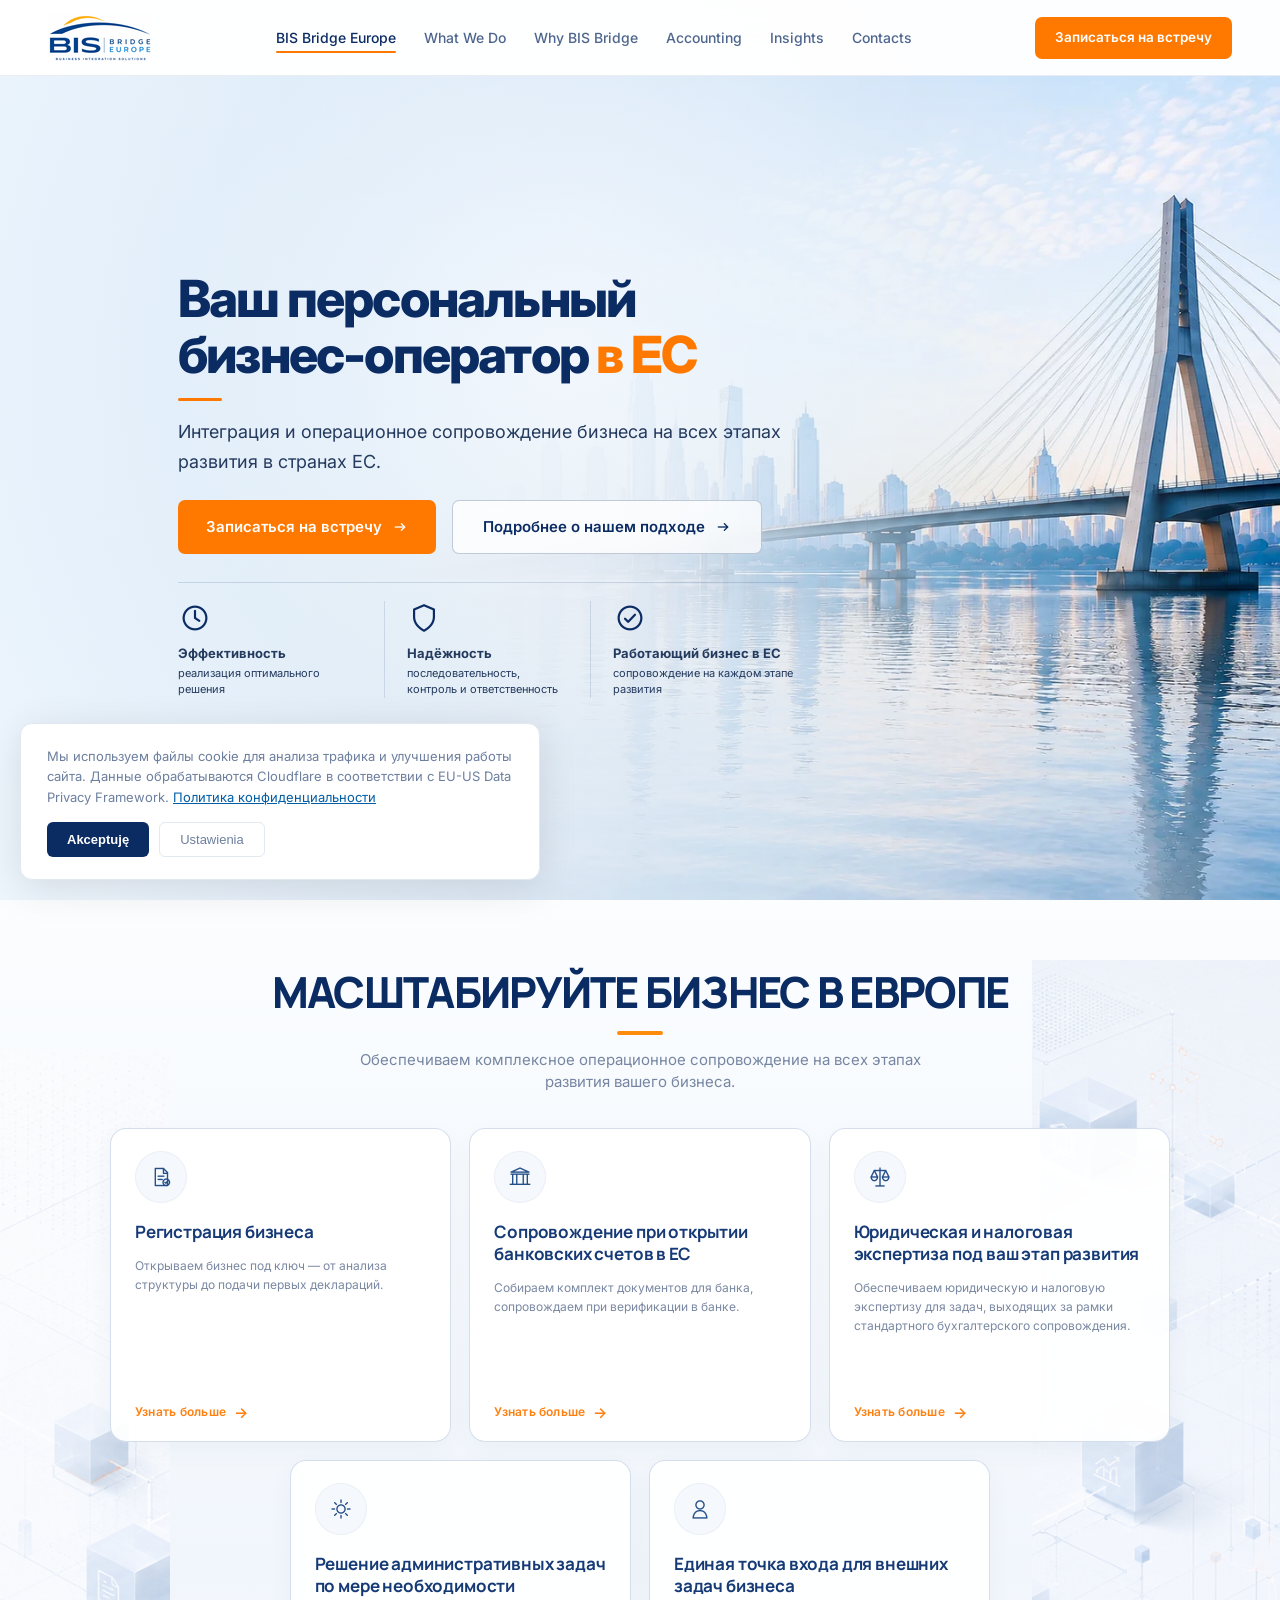
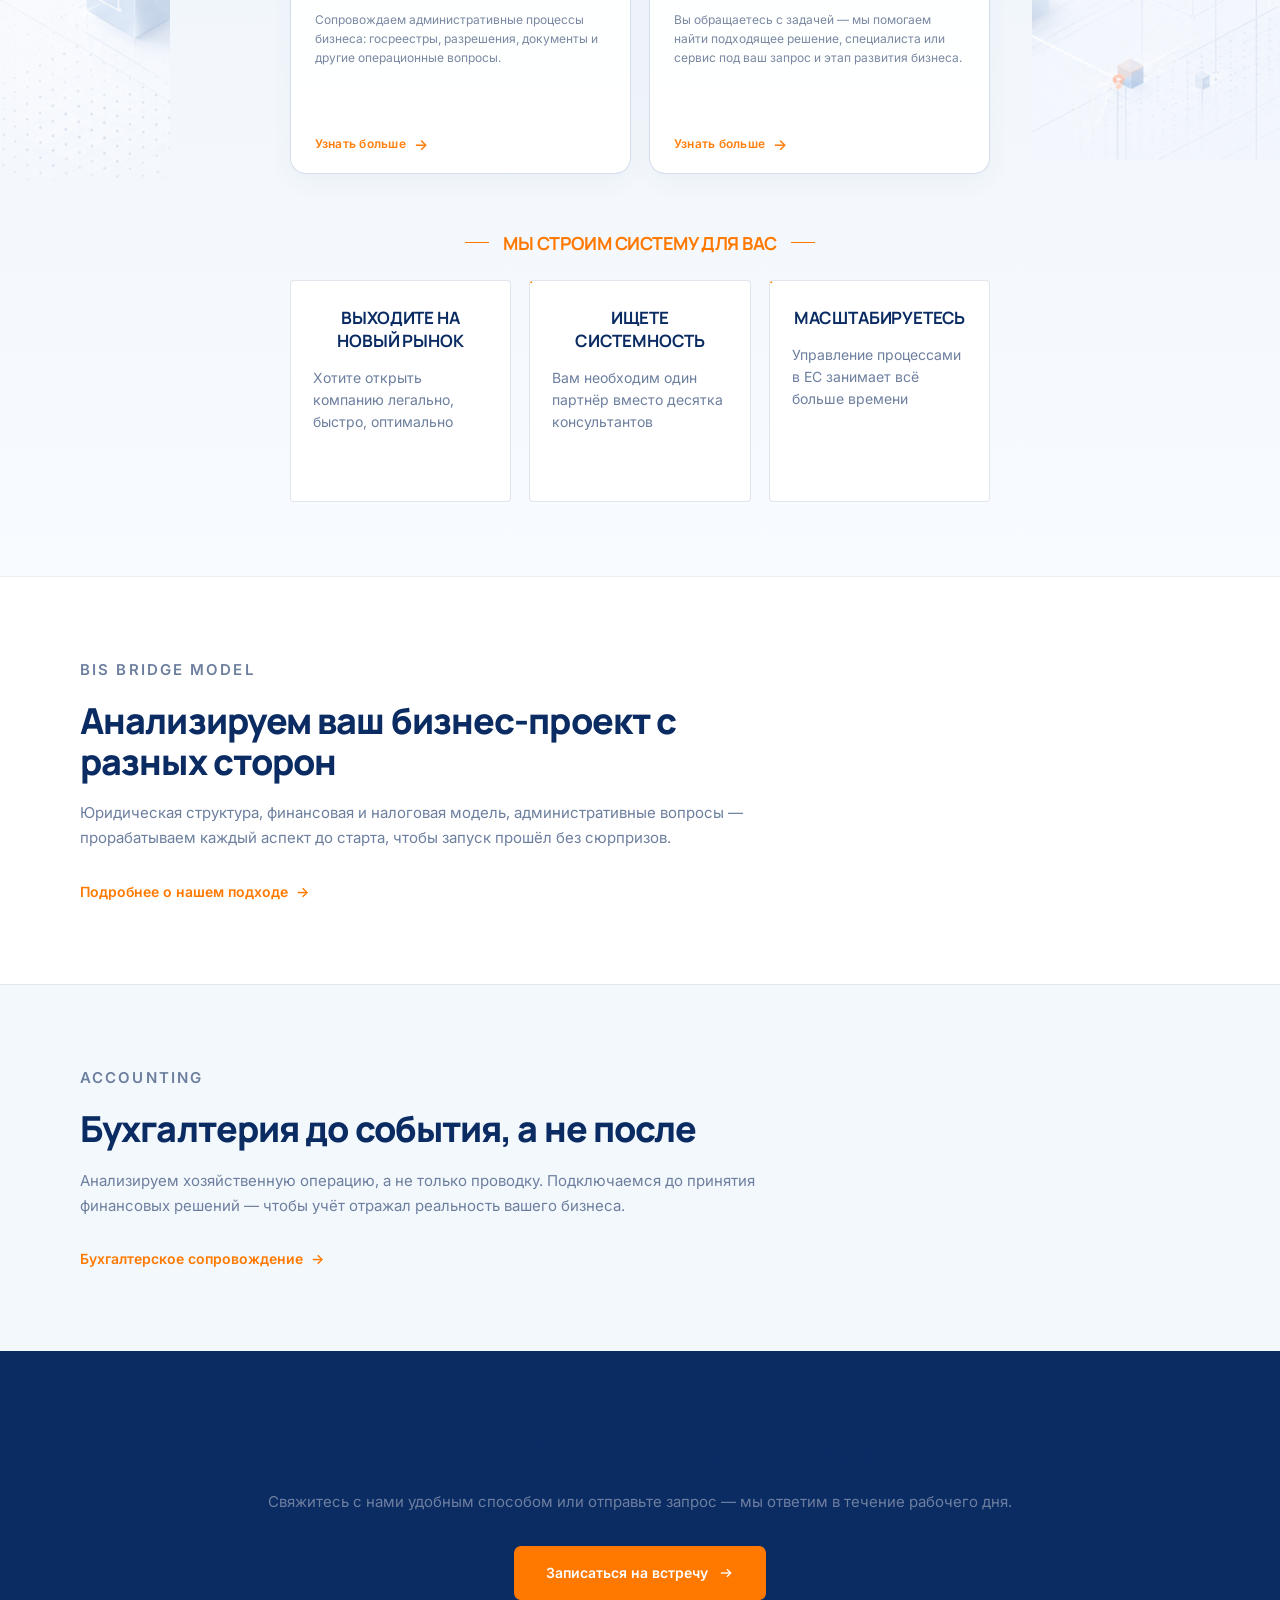
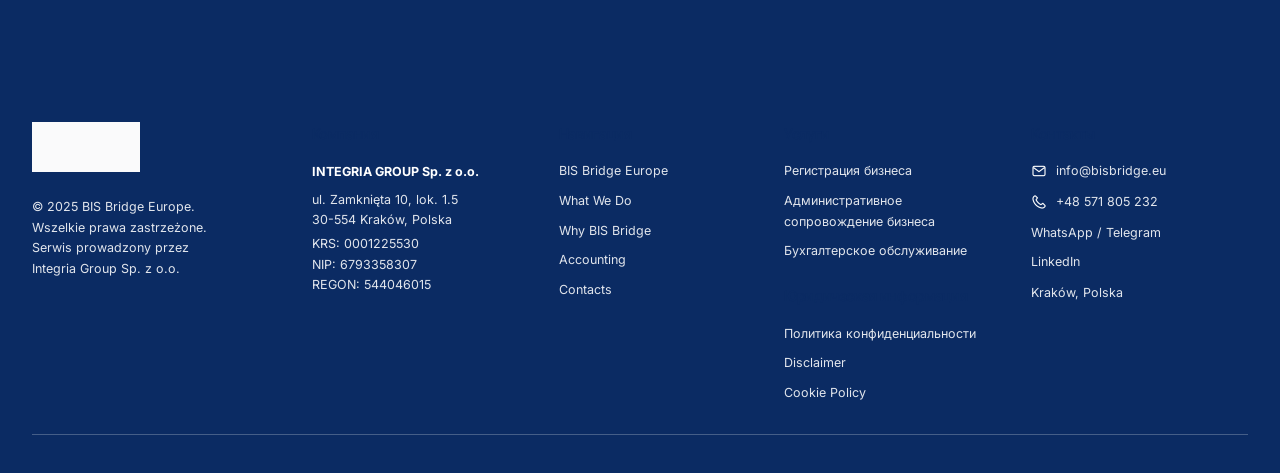
==== index.html @ 9532c31b "Add files via upload" ====
<!DOCTYPE html>
<html lang="ru">
<head>
  <meta charset="UTF-8">
  <meta name="viewport" content="width=device-width, initial-scale=1.0">
  <meta name="robots" content="index, follow">
  <meta name="description" content="Полный комплекс услуг по регистрации Sp. z o.o., открытию счетов в банках ЕС, юридическому и бухгалтерскому сопровождению вашей компании.">
  <title>BIS BRIDGE EUROPE | Интеграция и сопровождение бизнеса в ЕС</title>
  <meta property="og:title" content="BIS BRIDGE EUROPE | Интеграция и сопровождение бизнеса в ЕС">
  <meta property="og:description" content="Полный комплекс услуг по регистрации Sp. z o.o., открытию счетов в банках ЕС, юридическому и бухгалтерскому сопровождению вашей компании.">
  <meta property="og:type" content="website">
  <link rel="preconnect" href="https://fonts.googleapis.com">
  <link rel="preconnect" href="https://fonts.gstatic.com" crossorigin>
  <link href="https://fonts.googleapis.com/css2?family=Inter:wght@400;500;600&family=Manrope:wght@600;700;800&display=swap" rel="stylesheet">
  <link rel="stylesheet" href="site.css">
</head>
<body data-page="home">

<!-- ══ HERO ══ -->
<bis-bridge-hero></bis-bridge-hero>
<script>
(() => {
  const host = document.querySelector('bis-bridge-hero');
  const root = host.attachShadow({mode: 'open'});
  root.innerHTML = "<style>\n:host{display:block;width:100%;}\n\n    *,*::before,*::after{box-sizing:border-box;margin:0;padding:0}\n    :root{\n      --navy:#0b2b63; --orange:#ff7900; --soft:#486791; --white:#fff;\n      --title:'Manrope',sans-serif; --body:'Inter',sans-serif;\n    }\n    html,body{width:100%;min-height:100%}\n    body{font-family:var(--body); color:var(--navy); background:#dceaf7; -webkit-font-smoothing:antialiased; overflow-x:hidden}\n    a{color:inherit;text-decoration:none}\n    .hero{position:relative; min-height:100svh; overflow:hidden; background:#dceaf7;}\n    .hero-bg{position:absolute; inset:0; z-index:0;}\n    .hero-bg img{width:100%; height:100%; object-fit:cover; object-position:center center; display:block;}\n    .hero-bg::after{\n      content:\"\"; position:absolute; inset:0;\n      background:\n        radial-gradient(circle at 44% 40%, rgba(242,247,253,.88) 0%, rgba(231,241,251,.73) 23%, rgba(215,232,247,.44) 43%, rgba(200,222,242,.12) 64%, rgba(200,222,242,0) 78%),\n        linear-gradient(90deg, rgba(235,244,253,.9) 0%, rgba(226,238,250,.68) 28%, rgba(210,228,246,.30) 52%, rgba(196,217,239,.05) 72%, rgba(196,217,239,0) 100%);\n      pointer-events:none;\n    }\n    .header{position:absolute; top:0; left:0; right:0; height:76px; z-index:20; background:rgba(255,255,255,.96); backdrop-filter:blur(14px); border-bottom:1px solid rgba(11,43,99,.08);}\n    .header-inner{width:min(1320px,100%); height:100%; margin:0 auto; padding:0 48px; display:flex; align-items:center; justify-content:space-between; gap:30px;}\n    .logo img{width:104px; height:48px; object-fit:contain; display:block;}\n    .main-menu{flex:1; display:flex; align-items:center; justify-content:center; gap:28px; list-style:none;}\n    .main-menu a{position:relative; font-size:14px; font-weight:500; color:var(--navy); opacity:.72; white-space:nowrap;}\n    .main-menu a.active{opacity:1;}\n    .main-menu a.active::after{content:\"\"; position:absolute; left:0; right:0; bottom:-7px; height:2px; border-radius:10px; background:var(--orange);}\n    .header-button{min-height:42px; padding:0 20px; display:inline-flex; align-items:center; justify-content:center; border-radius:7px; background:var(--orange); color:#fff; font-size:13.5px; font-weight:600; white-space:nowrap;}\n    .hero-inner{\n      position:relative;\n      z-index:5;\n      width:min(1320px,100%);\n      min-height:100svh;\n      margin:0 auto;\n      padding:96px 48px 28px;\n      display:flex;\n      align-items:center;\n      justify-content:center;\n    }\n    .hero-content{width:min(860px,100%); max-width:700px; text-align:left; transform:translateX(-16%);}\n    .hero-title{font-family:var(--title); font-size:clamp(42px,4vw,60px); line-height:1.1; font-weight:800; letter-spacing:-.035em; color:var(--navy);}\n    .hero-title .accent{color:var(--orange);}\n    .hero-rule{\n      width:44px;\n      height:3px;\n      border-radius:999px;\n      background:var(--orange);\n      margin:16px 0 16px;\n    }\n    .hero-subtitle{font-size:clamp(18px,1.35vw,21px); line-height:1.62; color:var(--soft); max-width:660px;}\n    .hero-actions{\n      display:flex;\n      align-items:center;\n      justify-content:flex-start;\n      gap:16px;\n      flex-wrap:wrap;\n      margin-top:24px;\n      width:100%;\n    }\n    .button-primary,.button-secondary{min-height:54px; padding:0 28px; border-radius:7px; display:inline-flex; align-items:center; justify-content:center; gap:10px; font-size:15px; font-weight:600; transition:.2s ease;}\n    .button-primary{min-width:250px; background:var(--orange); color:#fff;}\n    .button-secondary{min-width:310px; background:rgba(255,255,255,.78); color:var(--navy); border:1.5px solid rgba(11,43,99,.24); backdrop-filter:blur(8px);}\n    .arrow{width:16px; height:16px; display:block; object-fit:contain;}\n     .hero-rule{margin-left:0;}\n\n    .pillars{\n      display:grid;\n      grid-template-columns:repeat(3,minmax(0,1fr));\n      width:100%;\n      max-width:620px;\n      margin:28px 0 0;\n      padding-top:18px;\n      border-top:1px solid rgba(11,43,99,.14);\n    }\n    .pillar{\n      min-width:0;\n      padding:0 22px;\n      border-right:1px solid rgba(11,43,99,.12);\n    }\n    .pillar:first-child{padding-left:0;}\n    .pillar:last-child{\n      border-right:none;\n      padding-right:0;\n    }\n    .icon{\n      width:34px;\n      height:34px;\n      margin-bottom:10px;\n    }\n    .icon img{\n      width:34px;\n      height:34px;\n      display:block;\n      object-fit:contain;\n    }\n    .pillar-title{\n      font-family:var(--title);\n      font-size:13px;\n      line-height:1.35;\n      font-weight:700;\n      margin-bottom:4px;\n    }\n    .pillar-text{\n      font-size:11px;\n      line-height:1.45;\n      color:var(--soft);\n    }\n\n    @media (max-width:1100px){\n      .header-inner,.hero-inner{padding-left:28px; padding-right:28px;}\n      .main-menu{gap:18px;}\n      .main-menu a{font-size:13px;}\n    }\n    @media (max-width:940px){\n      .main-menu{display:none;}\n      .hero-inner{padding-top:110px;}\n      .hero-content{width:min(760px,100%); transform:none !important; margin:0 auto;}\n      .hero-bg::after{background:linear-gradient(180deg, rgba(237,245,253,.94) 0%, rgba(228,240,251,.84) 35%, rgba(213,231,247,.58) 63%, rgba(200,222,242,.14) 100%);}\n    }\n    @media (max-width:680px){\n      .header{height:70px;}\n      .header-inner{padding-left:20px; padding-right:20px;}\n      .header-button{display:none;}\n      .hero-inner{padding:110px 20px 42px;}\n      .hero-content{text-align:center !important;}\n      .hero-title{font-size:38px; line-height:1.12;}\n      .hero-rule{margin:22px auto;}\n      .hero-subtitle{font-size:17px; line-height:1.6; margin-left:auto; margin-right:auto;}\n      .hero-actions{flex-direction:column; align-items:stretch; justify-content:flex-start;}\n      .button-primary,.button-secondary{width:100%; min-width:0;}\n      .pillars{grid-template-columns:1fr; gap:14px; max-width:100%; margin-top:20px; padding-top:16px;}\n      .pillar{border-right:none; border-bottom:1px solid rgba(11,43,99,.10); padding:0 0 14px;}\n      .pillar:last-child{border-bottom:none; padding-bottom:0;}\n    }\n  \n</style>\n<section class=\"hero\">\n    <div class=\"hero-bg\" aria-hidden=\"true\">\n      <img src=\"hero-background.png\" alt=\"\" width=\"3072\" height=\"2048\">\n    </div>\n\n    <header class=\"header\">\n      <div class=\"header-inner\">\n        <a href=\"index.html\" class=\"logo\" aria-label=\"BIS Bridge Europe\">\n          <img src=\"bis-bridge-logo.png\" alt=\"BIS Bridge Europe\">\n        </a>\n        <nav aria-label=\"Основная навигация\">\n          <ul class=\"main-menu\">\n            <li><a href=\"index.html\" class=\"active\">BIS Bridge Europe</a></li>\n            <li><a href=\"what-we-do.html\">What We Do</a></li>\n            <li><a href=\"why-bis-bridge.html\">Why BIS Bridge</a></li>\n            <li><a href=\"accounting.html\">Accounting</a></li>\n            <li><a href=\"#\">Insights</a></li>\n            <li><a href=\"contacts.html\">Contacts</a></li>\n          </ul>\n        </nav>\n        <a href=\"contacts.html#contact-form\" class=\"header-button\">Записаться на встречу</a>\n      </div>\n    </header>\n\n    <div class=\"hero-inner\">\n      <div class=\"hero-content\">\n        \n    <h1 class=\"hero-title\" style=\"text-align:left;\">\n      <span style=\"display:block;\">Ваш персональный</span>\n      <span style=\"display:block;\">бизнес-оператор <span class=\"accent\">в ЕС</span></span>\n    </h1>\n    \n        <div class=\"hero-rule\"></div>\n        \n    <p class=\"hero-subtitle\" style=\"text-align:left;\">\n      Интеграция и операционное сопровождение бизнеса\n      на всех этапах развития в странах ЕС.\n    </p>\n    \n        <div class=\"hero-actions\">\n          <a href=\"contacts.html#contact-form\" class=\"button-primary\">\n            Записаться на встречу\n            <img class=\"arrow\" src=\"arrow-white.png\" alt=\"\" aria-hidden=\"true\">\n          </a>\n          <a href=\"why-bis-bridge.html\" class=\"button-secondary\">\n            Подробнее о нашем подходе\n            <img class=\"arrow\" src=\"arrow-navy.png\" alt=\"\" aria-hidden=\"true\">\n          </a>\n        </div>\n      \n        <div class=\"pillars\">\n          <div class=\"pillar\">\n            <div class=\"icon\">\n              <img src=\"icon-efficiency.png\" alt=\"\" aria-hidden=\"true\">\n            </div>\n            <div class=\"pillar-title\">Эффективность</div>\n            <div class=\"pillar-text\">реализация оптимального решения</div>\n          </div>\n\n          <div class=\"pillar\">\n            <div class=\"icon\">\n              <img src=\"icon-reliability.png\" alt=\"\" aria-hidden=\"true\">\n            </div>\n            <div class=\"pillar-title\">Надёжность</div>\n            <div class=\"pillar-text\">последовательность, контроль и ответственность</div>\n          </div>\n\n          <div class=\"pillar\">\n            <div class=\"icon\">\n              <img src=\"icon-business-eu.png\" alt=\"\" aria-hidden=\"true\">\n            </div>\n            <div class=\"pillar-title\">Работающий бизнес в ЕС</div>\n            <div class=\"pillar-text\">сопровождение на каждом этапе развития</div>\n          </div>\n        </div>\n\n      </div>\n    </div>\n  </section>";
})();
</script>

<!-- ══ SCREEN 2 — WHAT WE DO ══ -->
<section class="s2" id="services">
  <div class="s2-container">
    <div class="s2-intro">
      <h2 class="s2-title">МАСШТАБИРУЙТЕ БИЗНЕС В ЕВРОПЕ</h2>
      <p class="s2-sub">Обеспечиваем комплексное операционное сопровождение на всех этапах развития вашего бизнеса.</p>
    </div>
    <div class="s2-services">
      <article class="s2-card">
        <div class="s2-card-icon" aria-hidden="true">
          <img src="what-registration.png" alt="" aria-hidden="true">
        </div>
        <h3 class="s2-card-title">Регистрация бизнеса</h3>
        <p class="s2-card-text">Открываем бизнес под ключ — от анализа структуры до подачи первых деклараций.</p>
        <a class="s2-more" href="why-bis-bridge.html">Узнать больше <span>→</span></a>
      </article>
      <article class="s2-card">
        <div class="s2-card-icon" aria-hidden="true">
          <img src="what-banking.png" alt="" aria-hidden="true">
        </div>
        <h3 class="s2-card-title">Сопровождение при открытии банковских счетов в ЕС</h3>
        <p class="s2-card-text">Собираем комплект документов для банка, сопровождаем при верификации в банке.</p>
        <a class="s2-more" href="why-bis-bridge.html">Узнать больше <span>→</span></a>
      </article>
      <article class="s2-card">
        <div class="s2-card-icon" aria-hidden="true">
          <img src="what-legal.png" alt="" aria-hidden="true">
        </div>
        <h3 class="s2-card-title">Юридическая и налоговая экспертиза под ваш этап развития</h3>
        <p class="s2-card-text">Обеспечиваем юридическую и налоговую экспертизу для задач, выходящих за рамки стандартного бухгалтерского сопровождения.</p>
        <a class="s2-more" href="why-bis-bridge.html">Узнать больше <span>→</span></a>
      </article>
      <article class="s2-card s2-card--offset">
        <div class="s2-card-icon" aria-hidden="true">
          <img src="what-operations.png" alt="" aria-hidden="true">
        </div>
        <h3 class="s2-card-title">Решение административных задач по мере необходимости</h3>
        <p class="s2-card-text">Сопровождаем административные процессы бизнеса: госреестры, разрешения, документы и другие операционные вопросы.</p>
        <a class="s2-more" href="why-bis-bridge.html">Узнать больше <span>→</span></a>
      </article>
      <article class="s2-card">
        <div class="s2-card-icon" aria-hidden="true">
          <img src="what-support.png" alt="" aria-hidden="true">
        </div>
        <h3 class="s2-card-title">Единая точка входа для внешних задач бизнеса</h3>
        <p class="s2-card-text">Вы обращаетесь с задачей — мы помогаем найти подходящее решение, специалиста или сервис под ваш запрос и этап развития бизнеса.</p>
        <a class="s2-more" href="why-bis-bridge.html">Узнать больше <span>→</span></a>
      </article>
    </div>
    <div class="s2-system">
      <div class="s2-sys-head">МЫ СТРОИМ СИСТЕМУ ДЛЯ ВАС</div>
      <div class="s2-sys-grid">
        <div class="s2-sys-item s2-sys-item--1">
          <div class="s2-sys-icon" aria-hidden="true">
            <img src="system-direction.png" alt="" aria-hidden="true">
          </div>
          <h3 class="s2-sys-title">ВЫХОДИТЕ НА НОВЫЙ РЫНОК</h3>
          <p class="s2-sys-text">Хотите открыть компанию легально, быстро, оптимально</p>
        </div>
        <div class="s2-sys-item s2-sys-item--2">
          <div class="s2-sys-icon s2-sys-icon--blue" aria-hidden="true">
            <img src="system-network.png" alt="" aria-hidden="true">
          </div>
          <h3 class="s2-sys-title">ИЩЕТЕ СИСТЕМНОСТЬ</h3>
          <p class="s2-sys-text">Вам необходим один партнёр вместо десятка консультантов</p>
        </div>
        <div class="s2-sys-item s2-sys-item--3">
          <div class="s2-sys-icon" aria-hidden="true">
            <img src="system-growth.png" alt="" aria-hidden="true">
          </div>
          <h3 class="s2-sys-title">МАСШТАБИРУЕТЕСЬ</h3>
          <p class="s2-sys-text">Управление процессами в ЕС занимает всё больше времени</p>
        </div>
      </div>
    </div>
  </div>
</section>

<!-- ══ АНОНС: WHY BIS BRIDGE ══ -->
<section class="home-promo" id="why-promo">
  <div class="home-promo-inner">
    <div class="home-promo-text">
      <p class="home-promo-label">BIS BRIDGE MODEL</p>
      <h2 class="home-promo-title">Анализируем ваш бизнес-проект с разных сторон</h2>
      <p class="home-promo-desc">Юридическая структура, финансовая и налоговая модель, административные вопросы — прорабатываем каждый аспект до старта, чтобы запуск прошёл без сюрпризов.</p>
      <a class="home-promo-btn" href="why-bis-bridge.html">Подробнее о нашем подходе <span>→</span></a>
    </div>
  </div>
</section>

<!-- ══ АНОНС: ACCOUNTING ══ -->
<section class="home-promo home-promo--alt" id="accounting-promo">
  <div class="home-promo-inner">
    <div class="home-promo-text">
      <p class="home-promo-label">ACCOUNTING</p>
      <h2 class="home-promo-title">Бухгалтерия до события, а не после</h2>
      <p class="home-promo-desc">Анализируем хозяйственную операцию, а не только проводку. Подключаемся до принятия финансовых решений — чтобы учёт отражал реальность вашего бизнеса.</p>
      <a class="home-promo-btn" href="accounting.html">Бухгалтерское сопровождение <span>→</span></a>
    </div>
  </div>
</section>

<!-- ══ АНОНС: CONTACTS ══ -->
<section class="home-cta" id="home-contact">
  <div class="home-cta-inner">
    <h2 class="home-cta-title">Готовы обсудить ваш проект?</h2>
    <p class="home-cta-desc">Свяжитесь с нами удобным способом или отправьте запрос — мы ответим в течение рабочего дня.</p>
    <a class="home-cta-btn" href="contacts.html#contact-form">
      Записаться на встречу
      <img src="arrow-white.png" alt="" aria-hidden="true" width="16" height="16">
    </a>
  </div>
</section>

<!-- ══ FOOTER ══ -->
<footer class="footer">
  <div class="footer-inner">
    <div class="footer-grid">
      <div class="footer-logo">
        <img src="bis-bridge-logo.png" alt="BIS Bridge Europe">
        <p>© 2025 BIS Bridge Europe.<br>Wszelkie prawa zastrzeżone.</p>
        <p>Serwis prowadzony przez<br>Integria Group Sp. z o.o.</p>
      </div>
      <div><h4>Компания</h4><div class="footer-company"><strong>INTEGRIA GROUP Sp. z o.o.</strong><p>ul. Zamknięta 10, lok. 1.5<br>30-554 Kraków, Polska</p><p>KRS: 0001225530<br>NIP: 6793358307<br>REGON: 544046015</p></div></div>
      <div><h4>Навигация</h4><div class="footer-list"><a href="index.html">BIS Bridge Europe</a><a href="what-we-do.html">What We Do</a><a href="why-bis-bridge.html">Why BIS Bridge</a><a href="accounting.html">Accounting</a><a href="contacts.html">Contacts</a></div></div>
      <div><h4>Услуги</h4><div class="footer-list"><a href="#">Регистрация бизнеса</a><a href="#">Административное сопровождение бизнеса</a><a href="#">Бухгалтерское обслуживание</a></div><h4 style="margin-top:22px">Юридическая информация</h4><div class="footer-list"><a href="javascript:void(0)" onclick="openPrivacy()">Политика конфиденциальности</a><a href="#">Disclaimer</a><a href="#">Cookie Policy</a></div></div>
      <div><h4>Контакты</h4><div class="footer-contact"><img src="email-white.png" alt="" aria-hidden="true"><a href="mailto:info@bisbridge.eu">info@bisbridge.eu</a></div><div class="footer-contact"><img src="phone-white.png" alt="" aria-hidden="true"><a href="tel:+48571805232">+48 571 805 232</a></div><div class="footer-list"><a href="#">WhatsApp / Telegram</a><a href="#">LinkedIn</a><span style="font-size:12.5px;color:rgba(255,255,255,.88)">Kraków, Polska</span></div></div>
    </div>
    <div class="footer-bottom"></div>
  </div>
</footer>

<!-- ══ COOKIE ══ -->
<div class="cookie hidden" id="cookie">
  <p>Мы используем файлы cookie для анализа трафика и улучшения работы сайта. Данные обрабатываются Cloudflare в соответствии с EU-US Data Privacy Framework. <a onclick="openPrivacy()">Политика конфиденциальности</a></p>
  <div class="cookie-btns">
    <button class="c-acc" onclick="acceptCookie()">Akceptuję</button>
    <button class="c-set" onclick="declineCookie()">Ustawienia</button>
  </div>
</div>

<!-- ══ PRIVACY MODAL ══ -->
<div class="modal-overlay" id="privacy-modal">
  <div class="modal">
    <button class="modal-close" onclick="closePrivacy()">✕</button>
    <h2>Polityka Prywatności</h2>
    <div class="modal-sub">RODO / GDPR · Ostatnia aktualizacja: 2025</div>
    <h3>1. Administrator danych</h3>
    <p><strong>INTEGRIA GROUP Sp. z o.o.</strong><br>NIP: 6793358307<br>ul. Zamknięta 10 lok. 1.5, 30-554 Kraków, Polska<br>E-mail: <a href="mailto:info@bisbridge.eu" style="color:#005ea6">info@bisbridge.eu</a></p>
    <h3>2. Cel przetwarzania danych</h3>
    <ul><li>Obsługa zapytań przesłanych przez formularz kontaktowy</li><li>Przygotowanie ofert i zawarcie umów</li><li>Analiza ruchu na stronie (Cloudflare Analytics)</li></ul>
    <h3>3. Prawa użytkownika</h3>
    <ul><li>Prawo dostępu do danych</li><li>Prawo do sprostowania danych</li><li>Prawo do usunięcia danych (prawo do bycia zapomnianym)</li><li>Prawo do cofnięcia zgody w dowolnym momencie</li></ul>
    <h3>4. Przekazywanie danych</h3>
    <p>Dane mogą być przetwarzane przez Cloudflare Inc. w ramach EU-US Data Privacy Framework.</p>
    <h3>5. Kontakt</h3>
    <p><a href="mailto:info@bisbridge.eu" style="color:#005ea6">info@bisbridge.eu</a></p>
    <div style="margin-top:28px;text-align:right">
      <button onclick="closePrivacy()" style="background:#0b2b63;color:#fff;border:none;padding:10px 24px;border-radius:6px;font-size:14px;font-weight:600;cursor:pointer">Zamknij</button>
    </div>
  </div>
</div>

<script>
(() => {
  const cookie = document.getElementById('cookie');
  const modal = document.getElementById('privacy-modal');
  if (cookie && !localStorage.getItem('cookie-ok')) {
    setTimeout(() => cookie.classList.remove('hidden'), 1500);
  }
  window.acceptCookie = function(){ localStorage.setItem('cookie-ok','1'); if(cookie) cookie.classList.add('hidden'); };
  window.declineCookie = function(){ localStorage.setItem('cookie-ok','0'); if(cookie) cookie.classList.add('hidden'); };
  window.openPrivacy = function(){ if(modal) modal.classList.add('open'); };
  window.closePrivacy = function(){ if(modal) modal.classList.remove('open'); };
  if (modal) modal.addEventListener('click', e => { if(e.target===modal) window.closePrivacy(); });
})();
</script>

</body>
</html>
---- site.css ----
*,*::before,*::after{box-sizing:border-box;margin:0;padding:0}
    :root{
      --navy:#0b2b63;
      --navy2:#005ea6;
      --orange:#ff7900;
      --orange2:#ff7900;
      --white:#fff;
      --gray:#6d7f9f;
      --F:'Manrope',sans-serif;
      --B:'Inter',sans-serif;
    }
    html{scroll-behavior:smooth}
    body{font-family:var(--B);color:var(--navy);background:#fff;-webkit-font-smoothing:antialiased;overflow-x:hidden}

    /* ══ NAV ══ */
    nav{
      position:fixed;top:0;left:0;right:0;z-index:200;
      background:rgba(255,255,255,0.97);
      backdrop-filter:blur(14px);
      border-bottom:1px solid rgba(11,27,61,0.08);
      height:72px;
    }
    .nav-in{
      max-width:1320px;margin:0 auto;height:100%;
      padding:0 48px;
      display:flex;align-items:center;justify-content:space-between;
    }
    .logo{display:flex;align-items:center;text-decoration:none}
    .logo-img{height:48px;width:auto;display:block}
    .logo-top{display:flex;align-items:center;gap:8px}
    .logo-bis{font-family:var(--F);font-weight:800;font-size:24px;color:var(--navy);letter-spacing:-.01em}
    .logo-div{width:1px;height:26px;background:rgba(11,27,61,0.2)}
    .logo-right{display:flex;flex-direction:column;line-height:1.15}
    .logo-be{font-family:var(--F);font-weight:700;font-size:12px;color:var(--navy);letter-spacing:.06em}
    .logo-sub{font-size:7.5px;font-weight:500;letter-spacing:.2em;color:var(--gray);text-transform:uppercase;margin-top:4px}
    .nl{display:flex;align-items:center;gap:28px;list-style:none}
    .nl a{font-size:14px;font-weight:500;color:var(--navy);opacity:.72;text-decoration:none;transition:opacity .2s;white-space:nowrap}
    .nl a:hover,.act{opacity:1 !important}
    .act{border-bottom:2px solid var(--orange);padding-bottom:2px}
    .nav-btn{
      opacity:1 !important;
      display:inline-flex;align-items:center;gap:7px;
      background:var(--orange2);color:#fff !important;
      padding:10px 20px;border-radius:7px;
      font-size:13.5px !important;font-weight:600 !important;
      transition:background .2s !important;border-bottom:none !important;
    }
    .nav-btn:hover{background:var(--orange) !important}
    .burger{display:none;flex-direction:column;gap:5px;background:none;border:none;cursor:pointer;padding:4px}
    .burger span{display:block;width:24px;height:2px;background:var(--navy);border-radius:2px}

    /* ══ HERO — фото на весь экран ══ */
    .hero{
      position:relative;
      width:100%;
      min-height:100vh;
      padding-top:72px;
      overflow:hidden;
      background:#C8DDF0;
    }

    /* Фото — абсолютный фон */
    .hero-bg{
      position:absolute;
      inset:0;
      z-index:0;
    }
    .hero-bg img{
      width:100%;height:100%;
      object-fit:cover;
      object-position:center center;
      display:block;
    }
    /* Градиент — делает левую часть читаемой */
    .hero-bg::after{
      content:'';
      position:absolute;inset:0;
      background:linear-gradient(
        to right,
        rgba(237,244,253,0.96) 0%,
        rgba(220,235,250,0.90) 28%,
        rgba(200,220,242,0.65) 50%,
        rgba(180,205,235,0.20) 70%,
        rgba(180,205,235,0) 100%
      );
    }

    /* Контент поверх фото */
    .hero-content{
      position:relative;
      z-index:10;
      padding:90px 72px 0;
      max-width:640px;
    }

    .h1-dark{
      font-family:var(--F);
      font-size:clamp(44px,5.5vw,72px);
      font-weight:800;line-height:1.05;
      color:var(--navy);
    }
    .h1-orange{
      font-family:var(--F);
      font-size:clamp(44px,5.5vw,72px);
      font-weight:800;line-height:1.05;
      color:var(--orange2);
      margin-bottom:20px;
    }
    .rule{width:44px;height:3px;background:var(--orange);border-radius:2px;margin-bottom:22px}
    .hero-sub{
      font-size:17px;font-weight:400;
      color:var(--navy);opacity:.78;
      line-height:1.7;max-width:420px;
      margin-bottom:40px;
    }

    /* Кнопки */
    .btns{display:flex;gap:14px;flex-wrap:wrap}
    .btn-f{
      display:inline-flex;align-items:center;gap:8px;
      background:var(--orange2);color:#fff;
      padding:14px 28px;border-radius:7px;
      font-size:15px;font-weight:600;text-decoration:none;
      transition:background .2s,transform .15s;
    }
    .btn-f:hover{background:var(--orange);transform:translateY(-1px)}
    .btn-o{
      display:inline-flex;align-items:center;gap:8px;
      background:rgba(255,255,255,0.75);color:var(--navy);
      padding:14px 24px;border-radius:7px;
      font-size:15px;font-weight:500;text-decoration:none;
      border:1.5px solid rgba(11,27,61,0.22);
      backdrop-filter:blur(6px);
      transition:border-color .2s,background .2s;
    }
    .btn-o:hover{border-color:var(--navy);background:rgba(255,255,255,0.9)}
    .arr{width:15px;height:15px;stroke:currentColor;fill:none;stroke-width:2;stroke-linecap:round}

    /* ══ 3 ИКОНКИ — внизу hero поверх фото ══ */
    .pillars-wrap{
      position:relative;
      z-index:10;
      padding:48px 72px 56px;
    }
    .pillars{
      display:flex;
      gap:0;
      max-width:560px;
      border-top:1px solid rgba(11,27,61,0.15);
      padding-top:32px;
    }
    .pill{
      flex:1;
      padding-right:32px;
      border-right:1px solid rgba(11,27,61,0.12);
      margin-right:32px;
    }
    .pill:last-child{border-right:none;padding-right:0;margin-right:0}
    .pill-icon{
      width:40px;height:40px;
      margin-bottom:16px;
    }
    .pill-icon svg{
      width:40px;height:40px;
      stroke:var(--navy);fill:none;
      stroke-width:1.5;stroke-linecap:round;stroke-linejoin:round;
    }
    .pill-t{
      font-family:var(--F);
      font-size:14px;font-weight:700;
      color:var(--navy);margin-bottom:6px;
    }
    .pill-d{font-size:13px;color:var(--gray);line-height:1.55}

    /* ══ COOKIE ══ */
    .cookie{
      position:fixed;bottom:20px;left:20px;
      max-width:520px;background:#fff;
      border:1px solid #e2e8f0;border-radius:12px;
      padding:22px 26px;box-shadow:0 8px 40px rgba(0,0,0,.11);
      z-index:999;
    }
    .cookie.hidden{display:none}
    .cookie p{font-size:13px;color:var(--gray);line-height:1.6;margin-bottom:14px}
    .cookie p a{color:var(--navy2);text-decoration:underline;cursor:pointer}
    .cookie-btns{display:flex;gap:10px}
    .c-acc{background:var(--navy);color:#fff;border:none;padding:9px 20px;border-radius:6px;font-size:13px;font-weight:600;cursor:pointer;transition:background .2s}
    .c-acc:hover{background:var(--navy2)}
    .c-set{background:transparent;color:var(--gray);border:1px solid #e2e8f0;padding:9px 20px;border-radius:6px;font-size:13px;cursor:pointer}

    /* ══ MODAL ══ */
    .modal-overlay{display:none;position:fixed;inset:0;background:rgba(11,27,61,.45);z-index:1000;align-items:center;justify-content:center;padding:20px}
    .modal-overlay.open{display:flex}
    .modal{background:#fff;border-radius:14px;max-width:660px;width:100%;max-height:85vh;overflow-y:auto;padding:40px;box-shadow:0 20px 60px rgba(0,0,0,.18)}
    .modal h2{font-family:var(--F);font-size:22px;font-weight:800;color:var(--navy);margin-bottom:6px}
    .modal-sub{font-size:13px;color:var(--gray);margin-bottom:24px}
    .modal h3{font-family:var(--F);font-size:15px;font-weight:700;color:var(--navy);margin:20px 0 8px}
    .modal p,.modal li{font-size:13.5px;color:#374151;line-height:1.7}
    .modal ul{padding-left:18px;margin-top:6px}
    .modal-close{float:right;background:none;border:none;font-size:22px;color:var(--gray);cursor:pointer}

    .next{padding:80px 48px;text-align:center;color:var(--gray);font-size:13px;background:#f8fafc;border-top:1px solid #e8eef5}

/* ══ SCREEN 2 — WHAT WE DO ══ */
.s2{position:relative;overflow:hidden;padding:110px 64px 96px;background:radial-gradient(circle at 84% -10%,rgba(173,211,242,.34),transparent 34%),linear-gradient(180deg,#EAF4FD 0%,#F7FBFF 24%,#FBFDFF 58%,#F4F9FE 100%)}
.s2::before{content:"";position:absolute;inset:0;pointer-events:none;background:radial-gradient(circle at 6% 3%,rgba(255,255,255,.95),transparent 28%),radial-gradient(circle at 50% 100%,rgba(213,230,246,.32),transparent 42%)}
.s2-container{position:relative;z-index:1;width:min(1240px,100%);margin:0 auto}
.s2-intro{max-width:100%;margin-bottom:58px;text-align:center}
.s2-title{font-family:var(--F);font-size:clamp(32px,3.8vw,56px);line-height:1.05;font-weight:800;letter-spacing:-.03em;color:var(--navy);margin-bottom:18px}
.s2-sub{max-width:600px;font-size:18px;line-height:1.7;color:var(--gray);margin:0 auto}
.s2-services{display:grid;grid-template-columns:repeat(6,minmax(0,1fr));gap:18px;align-items:stretch;margin-bottom:80px}
.s2-card{grid-column:span 2;min-height:300px;display:flex;flex-direction:column;padding:34px 30px 30px;background:rgba(255,255,255,.88);border:1px solid rgba(255,255,255,.74);border-radius:22px;box-shadow:0 18px 45px rgba(25,56,104,.08);backdrop-filter:blur(8px);transition:transform .25s ease,box-shadow .25s ease,background .25s ease}
.s2-card--offset{grid-column:2 / span 2}
.s2-card:last-child{grid-column:4 / span 2}
.s2-card:hover{transform:translateY(-4px);box-shadow:0 24px 60px rgba(25,56,104,.12);background:#fff}
.s2-num{font-size:12px;font-weight:700;letter-spacing:.18em;color:var(--orange2);margin-bottom:22px}
.s2-card-title{font-family:var(--F);font-size:20px;line-height:1.32;font-weight:800;color:var(--navy);margin-bottom:16px}
.s2-card-text{font-size:15px;line-height:1.7;color:var(--gray);margin-bottom:26px}
.s2-more{margin-top:auto;align-self:flex-start;display:inline-flex;align-items:center;gap:8px;color:var(--orange2);font-size:14px;font-weight:600;text-decoration:none}
.s2-more span{display:inline-block;transition:transform .2s ease}
.s2-card:hover .s2-more span{transform:translateX(5px)}
.s2-system{text-align:center}
.s2-sys-head{font-family:var(--F);font-size:28px;line-height:1.15;font-weight:800;color:var(--navy);margin-bottom:32px;max-width:400px;margin-left:auto;margin-right:auto}
.s2-sys-head::after{content:"";display:block;width:44px;height:3px;margin-top:16px;border-radius:99px;background:var(--orange);margin-left:auto;margin-right:auto}
.s2-sys-grid{display:grid;grid-template-columns:repeat(3,minmax(0,1fr));gap:18px}
.s2-sys-item{position:relative;min-height:220px;padding:32px 28px 28px;border:1px solid rgba(255,255,255,.9);border-radius:20px;overflow:hidden;box-shadow:0 16px 40px rgba(25,56,104,.07);transition:transform .25s ease,box-shadow .25s ease}
.s2-sys-item--1{background:rgba(255,255,255,.92)}
.s2-sys-item--2{background:#EAF3FB}
.s2-sys-item--3{background:linear-gradient(180deg,#F9FCFF 0%,#EEF5FC 100%)}
.s2-sys-item::before{content:"";position:absolute;left:0;top:0;bottom:0;width:3px;background:var(--orange);opacity:.9}
.s2-sys-item--2::before{left:0;right:0;top:0;bottom:auto;width:auto;height:3px;background:#2B5D94}
.s2-sys-item--3::before{left:0;right:0;top:0;bottom:auto;width:auto;height:3px;background:var(--orange)}
.s2-sys-item:hover{transform:translateY(-3px);box-shadow:0 22px 50px rgba(25,56,104,.11)}
.s2-sys-icon{width:42px;height:42px;display:flex;align-items:center;justify-content:center;margin-bottom:22px;border-radius:12px;background:rgba(249,115,22,.09);color:var(--orange2)}
.s2-sys-icon--blue{background:rgba(43,93,148,.09);color:#2B5D94}
.s2-sys-icon img{width:22px;height:22px;fill:none;stroke:currentColor;stroke-width:1.7;stroke-linecap:round;stroke-linejoin:round}
.s2-sys-title{font-family:var(--F);font-size:17px;line-height:1.35;font-weight:800;text-transform:uppercase;color:var(--navy);margin-bottom:10px}
.s2-sys-text{font-size:15px;line-height:1.65;color:var(--gray)}
@media(max-width:980px){.s2{padding:80px 30px 68px}.s2-services{grid-template-columns:repeat(2,minmax(0,1fr))}.s2-card,.s2-card--offset,.s2-card:last-child{grid-column:auto}.s2-sys-grid{grid-template-columns:1fr}.s2-sys-item{min-height:0;padding:26px 24px}}
@media(max-width:640px){.s2{padding:60px 20px 52px}.s2-intro{margin-bottom:32px}.s2-sub{font-size:16px}.s2-services{grid-template-columns:1fr;gap:14px;margin-bottom:48px}.s2-card{min-height:0;padding:26px 22px 24px}.s2-card-title{font-size:18px}.s2-sys-head{font-size:22px}.s2-sys-grid{gap:12px}}

    /* ══ RESPONSIVE ══ */
    @media(max-width:960px){
      .nav-in{padding:0 20px}
      .nl{display:none}
      .burger{display:flex}
      .nl.open{display:flex;flex-direction:column;position:absolute;top:72px;left:0;right:0;background:#fff;padding:20px;gap:16px;box-shadow:0 8px 24px rgba(0,0,0,.09);z-index:200}
      .hero-content{padding:48px 20px 0;max-width:100%}
      .hero-bg::after{background:linear-gradient(to bottom,rgba(237,244,253,0.92) 0%,rgba(220,235,250,0.80) 60%,rgba(200,220,242,0.55) 100%)}
      .pillars-wrap{padding:32px 20px 40px}
      .pillars{flex-direction:column;gap:0;border-top:none;max-width:100%}
      .pill{border-right:none;border-bottom:1px solid rgba(11,27,61,.1);padding:0 0 20px;margin:0 0 20px}
      .pill:last-child{border-bottom:none;margin-bottom:0}
    }
    @media(max-width:480px){
      .btns{flex-direction:column}
      .btn-f,.btn-o{justify-content:center}
      .h1-dark,.h1-orange{font-size:36px}
    }
  
    /* ══ SCREEN 3 — BIS BRIDGE MODEL ══ */
:root{
  --bis3-navy:#0b2b63;
  --bis3-blue:#005ea6;
  --bis3-muted:#6d7f9f;
  --bis3-orange:#ff7900;
  --bis3-bg:#eef5fc;
  --bis3-white:#ffffff;
  --bis3-shadow:0 14px 36px rgba(16,47,112,.07);
}
*{box-sizing:border-box}
.bis3-section{
  position:relative;
  overflow:hidden;
  padding:72px 0 84px;
  background-color:#eef5fc;
  background-image:url('why-bis-bridge-bg.png');
  background-repeat:no-repeat;
  background-size:780px auto;
  background-position:right 0px top 10px;
  color:var(--bis3-navy);
  font-family:var(--B,'Inter',Arial,sans-serif);
}
.bis3-wrap{
  position:relative;
  z-index:2;
  width:min(1320px,calc(100% - 48px));
  margin:0 auto;
}
.bis3-head{max-width:100%;margin-bottom:36px;text-align:center}
.bis3-topline{display:block;width:34px;height:3px;border-radius:20px;background:var(--bis3-orange);margin:0 auto 23px}
.bis3-title{font-family:var(--F,'Manrope',Arial,sans-serif);margin:0 0 18px;font-size:clamp(44px,4.4vw,68px);line-height:1;letter-spacing:-.035em;font-weight:800;color:var(--bis3-navy)}
.bis3-subtitle{margin:0 auto;color:var(--bis3-muted);font-size:20px;line-height:1.48}
.bis3-kicker{font-family:var(--F,'Manrope',Arial,sans-serif);margin:0 0 28px;font-size:20px;line-height:1.35;font-weight:800;text-transform:uppercase;color:var(--bis3-navy);text-align:center}
.bis3-stack{width:min(950px,76%);display:flex;flex-direction:column;gap:20px;margin:0 auto}
.bis3-card{
  position:relative;
  display:grid;
  grid-template-columns:78px minmax(0,1fr);
  gap:24px;
  padding:30px 34px 30px 28px;
  border-radius:23px;
  background:linear-gradient(90deg,rgba(255,255,255,.98),rgba(255,255,255,.94) 72%,rgba(255,255,255,.87));
  box-shadow:var(--bis3-shadow);
  backdrop-filter:blur(5px);
  -webkit-backdrop-filter:blur(5px);
  overflow:hidden;
}
.bis3-card::before{
  content:"";
  position:absolute;
  left:0;
  top:16%;
  width:3px;
  height:68%;
  border-radius:0 5px 5px 0;
  background:var(--bis3-orange);
}
.bis3-icon{
  width:70px;height:70px;border-radius:50%;
  display:flex;align-items:center;justify-content:center;
  background:linear-gradient(145deg,#edf4fc,#fbfdff);
  border:1px solid rgba(16,47,112,.06);
}
.bis3-icon img{width:39px;height:39px;fill:none;stroke:var(--bis3-navy);stroke-width:1.75;stroke-linecap:round;stroke-linejoin:round}
.bis3-card h3{font-family:var(--F,'Manrope',Arial,sans-serif);
  position:relative;
  margin:1px 0 9px;
  padding-bottom:9px;
  font-size:25px;
  line-height:1.22;
  font-weight:800;
  color:var(--bis3-navy);
}
.bis3-card h3::after{
  content:"";
  position:absolute;
  left:0;bottom:0;
  width:38px;height:2px;border-radius:20px;
  background:var(--bis3-orange);
}
.bis3-lead{margin:0 0 18px;color:var(--bis3-muted);font-size:16px;line-height:1.48}
.bis3-list{margin:0;padding:0;list-style:none}
.bis3-list li{
  position:relative;
  margin:0 0 10px;
  padding-left:18px;
  font-size:15px;
  line-height:1.56;
  color:var(--bis3-navy);
}
.bis3-list li:last-child{margin-bottom:0}
.bis3-list li::before{
  content:"";
  position:absolute;left:0;top:9px;
  width:5px;height:5px;border-radius:50%;
  background:var(--bis3-orange);
}
.bis3-list strong{font-weight:700;color:var(--bis3-navy)}
.bis3-body{margin:0;font-size:15px;line-height:1.58;color:var(--bis3-navy)}
.bis3-transition{
  width:min(950px,76%);
  margin:22px auto 0;
  display:grid;
  grid-template-columns:72px minmax(230px,1fr) minmax(300px,1.08fr);
  gap:24px;
  align-items:center;
  padding:25px 30px;
  border-radius:22px;
  background:rgba(255,255,255,.76);
  box-shadow:0 8px 24px rgba(25,63,121,.035);
  backdrop-filter:blur(7px);
  -webkit-backdrop-filter:blur(7px);
}
.bis3-transition-icon{
  width:68px;height:68px;border-radius:50%;
  display:flex;align-items:center;justify-content:center;
  background:rgba(255,122,0,.07);
}
.bis3-transition-icon img{width:42px;height:42px;fill:none;stroke:var(--bis3-orange);stroke-width:2;stroke-linecap:round;stroke-linejoin:round}
.bis3-result{margin:0;font-size:16px;line-height:1.5;color:var(--bis3-navy)}
.bis3-result strong{color:var(--bis3-orange);font-weight:700}
.bis3-next small{display:block;margin-bottom:7px;color:var(--bis3-muted);font-size:14px}
.bis3-next h4{font-family:var(--F,'Manrope',Arial,sans-serif);margin:0;font-size:26px;line-height:1.18;font-weight:800;color:var(--bis3-navy)}
@media(max-width:1100px){
  .bis3-stack,.bis3-transition{width:88%}
}
@media(max-width:820px){
  .bis3-section{padding:56px 0 66px;background-image:none}
  .bis3-wrap{width:min(100% - 32px,1320px)}
  .bis3-stack,.bis3-transition{width:100%}
  .bis3-card{grid-template-columns:62px minmax(0,1fr);gap:17px;padding:25px 21px}
  .bis3-icon{width:58px;height:58px}
  .bis3-icon img{width:32px;height:32px}
  .bis3-card h3{font-family:var(--F,'Manrope',Arial,sans-serif);font-size:22px}
  .bis3-list li,.bis3-body{font-size:14px}
  .bis3-transition{grid-template-columns:62px 1fr}
  .bis3-next{grid-column:2}
}
@media(max-width:560px){
  .bis3-title{font-family:var(--F,'Manrope',Arial,sans-serif);font-size:34px}
  .bis3-subtitle{font-size:17px}
  .bis3-kicker{font-family:var(--F,'Manrope',Arial,sans-serif);font-size:17px}
  .bis3-card{display:block}
  .bis3-icon{margin-bottom:16px}
  .bis3-transition{display:block}
  .bis3-transition-icon{margin-bottom:16px}
  .bis3-result{margin-bottom:20px}
  .bis3-next h4{font-family:var(--F,'Manrope',Arial,sans-serif);font-size:23px}
}


/* ══ ТОЛЬКО БЛОК «МЫ СТРОИМ СИСТЕМУ ДЛЯ ВАС» ══ */
.s2-system{
  text-align:center;
}

.s2-sys-head{
  max-width:none;
  margin:0 auto 18px;
  display:flex;
  align-items:center;
  justify-content:center;
  gap:14px;
  font-family:var(--F);
  font-size:13px;
  line-height:1.2;
  font-weight:700;
  letter-spacing:.16em;
  text-transform:uppercase;
  color:var(--orange2);
}

.s2-sys-head::before,
.s2-sys-head::after{
  content:"";
  display:block;
  width:24px;
  height:1px;
  margin:0;
  background:var(--orange2);
  border-radius:0;
}

.s2-sys-grid{
  display:grid;
  grid-template-columns:repeat(3,minmax(0,1fr));
  gap:18px;
}

.s2-sys-item,
.s2-sys-item--1,
.s2-sys-item--2,
.s2-sys-item--3{
  position:relative;
  min-height:190px;
  padding:30px 28px 28px;
  background:#fff;
  border:1px solid rgba(11,43,99,.13);
  border-radius:0;
  box-shadow:none;
  overflow:hidden;
  text-align:left;
  transition:none;
}

.s2-sys-item::before,
.s2-sys-item--2::before,
.s2-sys-item--3::before{
  content:"";
  position:absolute;
  left:0;
  right:0;
  top:0;
  bottom:auto;
  width:auto;
  height:2px;
  background:var(--orange2);
  opacity:1;
}

.s2-sys-item:hover{
  transform:none;
  box-shadow:none;
  background:#fff;
}

.s2-sys-icon,
.s2-sys-icon--blue{
  display:none !important;
}

.s2-sys-title{
  margin:0 0 12px;
  font-family:var(--F);
  font-size:17px;
  line-height:1.35;
  font-weight:800;
  text-transform:none;
  color:var(--navy);
}

.s2-sys-text{
  margin:0;
  font-size:15px;
  line-height:1.65;
  color:var(--gray);
}

@media(max-width:980px){
  .s2-sys-grid{grid-template-columns:1fr}
  .s2-sys-item,
  .s2-sys-item--1,
  .s2-sys-item--2,
  .s2-sys-item--3{
    min-height:0;
    padding:26px 24px 24px;
  }
}

@media(max-width:640px){
  .s2-sys-head{
    font-size:11px;
    gap:10px;
    letter-spacing:.12em;
  }
  .s2-sys-head::before,
  .s2-sys-head::after{
    width:18px;
  }
}



/* ===== ORIGINAL STYLE BLOCK SEPARATOR ===== */



/* =========================================================
   BIS BRIDGE — BASIC UNIFIED DESIGN SYSTEM
   Геометрия, типографика и ритм приведены к единой системе.
   Контент и функциональность экранов не изменены.
   ========================================================= */
:root{
  --bb-container:1240px;
  --bb-gutter:48px;
  --bb-section-y:96px;
  --bb-line:rgba(11,27,61,.11);
  --bb-line-active:rgba(0,94,166,.58);
  --bb-link:#74819a;
  --bb-link-hover:#0b2b63;
  --bb-card-radius:4px;
  --bb-soft-radius:8px;
  --bb-shadow:0 10px 28px rgba(11,27,61,.045);
}

/* Единый ритм текста */
body{
  font-family:var(--B);
  font-size:16px;
  line-height:1.7;
}
h1,h2,h3,h4,.h1-dark,.h1-orange,.s2-title,.s2-card-title,.s2-sys-head,
.bis3-title,.bis3-card-title,.s4-left h2,.s4-card-title,.s4-panel-title{
  font-family:var(--F);
  letter-spacing:-.025em;
}
p{line-height:1.7}

/* Шапка: логотип и меню больше не накладываются */
.nav-in{
  width:min(var(--bb-container),calc(100% - (var(--bb-gutter) * 2)));
  max-width:none;
  padding:0;
  gap:42px;
}
.logo{
  flex:0 0 auto;
  min-width:178px;
}
.logo-img{height:46px;max-width:168px;object-fit:contain}
.nl{margin-left:auto;gap:30px}
.nl a{font-size:14px;line-height:1.3}

/* Внутренние контейнеры */
.s2-container,
.bis3-inner,
#screen4 .s4-inner{
  width:min(var(--bb-container),calc(100% - (var(--bb-gutter) * 2)));
  max-width:none;
  margin-left:auto;
  margin-right:auto;
}

/* SCREEN 2 — спокойная экспертная геометрия */
.s2{
  padding:var(--bb-section-y) 0;
  background:
    radial-gradient(circle at 84% -10%,rgba(173,211,242,.23),transparent 34%),
    linear-gradient(180deg,#F3F8FD 0%,#FFFFFF 62%,#F7FAFD 100%);
}
.s2-intro{margin-bottom:54px}
.s2-title{
  font-size:clamp(42px,4vw,56px);
  line-height:1.12;
  margin-bottom:18px;
}
.s2-sub{font-size:18px;line-height:1.65;color:#71809d}
.s2-services{gap:26px;margin-bottom:88px}
.s2-card{
  min-height:310px;
  padding:34px 34px 30px;
  background:rgba(255,255,255,.94);
  border:1px solid var(--bb-line);
  border-radius:var(--bb-card-radius);
  box-shadow:none;
  backdrop-filter:none;
  transition:border-color .22s ease,transform .22s ease,box-shadow .22s ease;
}
.s2-card:hover{
  transform:translateY(-3px);
  border-color:var(--bb-line-active);
  box-shadow:var(--bb-shadow);
  background:#fff;
}
.s2-num{font-size:12px;letter-spacing:.16em;color:#6d7b95;margin-bottom:24px}
.s2-card-title{font-size:21px;line-height:1.34;margin-bottom:16px}
.s2-card-text{font-size:16px;line-height:1.7;color:#71809d}
.s2-more{
  color:var(--bb-link);
  font-size:13px;
  font-weight:500;
  letter-spacing:.02em;
}
.s2-more:hover{color:var(--bb-link-hover)}
.s2-system{padding-top:2px}
.s2-sys-head{font-size:34px;margin-bottom:42px}
.s2-sys-grid{gap:26px}
.s2-sys-item{
  min-height:220px;
  padding:32px;
  border:1px solid var(--bb-line);
  border-radius:var(--bb-card-radius);
  box-shadow:none;
  background:#fff;
}
.s2-sys-item::before{width:2px;height:auto}
.s2-sys-item--2::before,.s2-sys-item--3::before{height:2px}
.s2-sys-item:hover{transform:translateY(-2px);box-shadow:var(--bb-shadow)}

/* SCREEN 3 — единые размеры заголовков и отступы */
.bis3-section{padding:var(--bb-section-y) 0}
.bis3-title{font-size:clamp(44px,4.2vw,58px);line-height:1.1}
.bis3-subtitle{font-size:18px;line-height:1.65}
.bis3-card{
  border-radius:var(--bb-soft-radius);
  box-shadow:0 8px 24px rgba(16,47,112,.045);
}

/* SCREEN 4 — roadmap остаётся интерактивным, но становится спокойнее */
#screen4{padding:var(--bb-section-y) 0 0}
#screen4 .s4-inner{gap:58px}
.s4-left h2{font-size:clamp(38px,3.6vw,50px);line-height:1.14}
.s4-left>p:last-child{font-size:16px;line-height:1.75;color:#71809d}
.s4-grid{gap:20px}
.s4-card{
  border-radius:var(--bb-soft-radius);
  border:1px solid var(--bb-line);
  box-shadow:none;
  transition:transform .22s ease,border-color .22s ease,box-shadow .22s ease;
}
.s4-card:hover{
  transform:translateY(-3px);
  border-color:var(--bb-line-active);
  box-shadow:var(--bb-shadow);
}
.s4-card-link{
  color:var(--bb-link);
  font-size:13px;
  font-weight:500;
}
.s4-card:hover .s4-card-link{color:var(--bb-link-hover)}
.s4-footer-strip{
  width:min(920px,calc(100% - (var(--bb-gutter) * 2)));
  margin-top:70px;
  border-radius:var(--bb-soft-radius);
  border:1px solid var(--bb-line);
  box-shadow:none;
}
.s4-panel{box-shadow:-16px 0 46px rgba(11,27,61,.12)}
.s4-panel-btn{border-radius:4px}

/* Кнопки: единая геометрия */
.nav-btn,.btn-f,.btn-o,.s4-footer-cta{
  border-radius:5px;
}

/* Laptop */
@media(max-width:1280px){
  :root{--bb-gutter:36px;--bb-section-y:84px}
  .nav-in{gap:28px}
  .nl{gap:22px}
}

/* Tablet */
@media(max-width:980px){
  :root{--bb-gutter:28px;--bb-section-y:72px}
  .nav-in{width:calc(100% - 40px)}
  .logo{min-width:auto}
  .s2{padding:var(--bb-section-y) 0}
  .s2-container,.bis3-inner,#screen4 .s4-inner{width:calc(100% - 56px)}
}

/* Mobile */
@media(max-width:640px){
  :root{--bb-gutter:20px;--bb-section-y:58px}
  .s2-container,.bis3-inner,#screen4 .s4-inner{width:calc(100% - 40px)}
  .s2-title,.bis3-title,.s4-left h2{font-size:34px}
  .s2-sub,.bis3-subtitle{font-size:16px}
  .s2-card{padding:26px 22px;min-height:0}
  .s4-footer-strip{width:calc(100% - 40px)}
}


/* ===== ORIGINAL STYLE BLOCK SEPARATOR ===== */


/* =========================================================
   BIS BRIDGE — уточнённые пропорции по референсу The Nech
   Более узкая рабочая область, компактнее карточки и шрифты
   ========================================================= */

:root{
  --site-container: 1120px;
  --site-gutter: 32px;
  --section-space: 88px;
  --text-main-size: 15px;
  --text-main-line: 1.68;
  --text-small-size: 13px;
}

/* Единая более узкая сетка */
.nav-in,
.s2-container,
.bis3-container,
.accounting-container,
.accounting-inner,
.analysis-container,
.culture-container,
.section-container,
.container{
  width: min(var(--site-container), calc(100% - (var(--site-gutter) * 2))) !important;
  max-width: var(--site-container) !important;
  margin-left: auto !important;
  margin-right: auto !important;
}

/* Шапка */
.nav-in{
  padding-left: 0 !important;
  padding-right: 0 !important;
}
.nl{gap:24px !important}
.nl a{font-size:13px !important}
.nav-btn{
  padding:10px 18px !important;
  font-size:13px !important;
}

/* Общая типографика */
body{
  font-size:var(--text-main-size);
}
p,
li{
  line-height:var(--text-main-line);
}
.eyebrow,
.kicker,
.section-label,
.s2-num,
.accounting-label,
.culture-label{
  font-size:11px !important;
  letter-spacing:.16em !important;
}

/* SCREEN 2 */
.s2{
  padding:88px 0 84px !important;
}
.s2-intro{
  margin-bottom:44px !important;
}
.s2-title{
  font-size:clamp(34px,3.1vw,46px) !important;
  line-height:1.08 !important;
  letter-spacing:-.025em !important;
  margin-bottom:16px !important;
}
.s2-sub{
  max-width:560px !important;
  font-size:16px !important;
  line-height:1.65 !important;
}
.s2-services{
  gap:24px !important;
  margin-bottom:70px !important;
}
.s2-card{
  min-height:248px !important;
  padding:28px 26px 24px !important;
  border-radius:4px !important;
  border:1px solid rgba(11,27,61,.12) !important;
  box-shadow:none !important;
  background:rgba(255,255,255,.94) !important;
}
.s2-card:hover{
  transform:translateY(-2px) !important;
  box-shadow:0 10px 24px rgba(11,27,61,.06) !important;
}
.s2-num{
  margin-bottom:18px !important;
  color:#7A89A6 !important;
}
.s2-card-title{
  font-size:18px !important;
  line-height:1.34 !important;
  margin-bottom:12px !important;
  letter-spacing:-.01em !important;
}
.s2-card-text{
  font-size:14px !important;
  line-height:1.65 !important;
  margin-bottom:22px !important;
}
.s2-more{
  font-size:12.5px !important;
  font-weight:500 !important;
  color:#7A89A6 !important;
  gap:7px !important;
}

/* Второй ряд / системные карточки */
.s2-sys-head{
  font-size:24px !important;
  margin-bottom:26px !important;
}
.s2-sys-grid{
  gap:24px !important;
}
.s2-sys-item{
  min-height:185px !important;
  padding:26px 24px 24px !important;
  border-radius:4px !important;
  box-shadow:none !important;
}
.s2-sys-title{
  font-size:15px !important;
}
.s2-sys-text{
  font-size:14px !important;
}

/* Внутренние секции — компактнее и ближе к референсу */
.bis3-section,
.accounting-section,
.analysis-section,
.culture-section,
section:not(.hero):not(.s2){
  scroll-margin-top:72px;
}

/* Заголовки внутренних секций */
.bis3-section h1,
.bis3-section h2,
.accounting-section h1,
.accounting-section h2,
.analysis-section h1,
.analysis-section h2,
.culture-section h1,
.culture-section h2,
.section-title{
  font-size:clamp(34px,3vw,44px) !important;
  line-height:1.1 !important;
  letter-spacing:-.025em !important;
}

/* Подзаголовки и основной наборный текст */
.bis3-section p,
.accounting-section p,
.analysis-section p,
.culture-section p{
  font-size:15px !important;
  line-height:1.68 !important;
}
.bis3-section li,
.accounting-section li,
.analysis-section li,
.culture-section li{
  font-size:14.5px !important;
  line-height:1.65 !important;
}

/* Информационные карточки вне roadmap */
.info-card,
.principle-card,
.accounting-card,
.analysis-card,
.culture-card{
  border-radius:4px !important;
  box-shadow:none !important;
  padding:26px 24px !important;
}

/* Не сжимаем интерактивную архитектуру слишком сильно */
.bis3-card{
  border-radius:8px !important;
}
.bis3-card h3{
  font-size:17px !important;
}
.bis3-card p{
  font-size:13.5px !important;
}

/* Laptop */
@media (max-width:1200px){
  :root{
    --site-container: 1040px;
    --site-gutter: 28px;
  }
  .s2-services{gap:20px !important}
}

/* Tablet */
@media (max-width:980px){
  :root{
    --site-gutter:24px;
    --section-space:72px;
  }
  .s2{padding:72px 0 68px !important}
  .s2-card{
    min-height:0 !important;
    padding:24px 22px 22px !important;
  }
}

/* Mobile */
@media (max-width:640px){
  :root{
    --site-gutter:20px;
  }
  .s2{padding:56px 0 52px !important}
  .s2-title{font-size:34px !important}
  .s2-sub{font-size:15px !important}
  .s2-services{gap:14px !important}
  .s2-card-title{font-size:17px !important}
  .s2-card-text{font-size:14px !important}
}


/* ===== ORIGINAL STYLE BLOCK SEPARATOR ===== */



/* ═══════════════════════════════════════════════
   КОМПАКТНЫЙ ВЕРТИКАЛЬНЫЙ РИТМ ЛЕНДИНГА
   Главный экран не изменяется.
   Уменьшены только верхние отступы последующих секций.
   ═══════════════════════════════════════════════ */

.s2{
  padding-top:52px !important;
}

.bis3-section{
  padding-top:48px !important;
}

#screen4{
  padding-top:48px !important;
}

.acc-hero{
  padding-top:44px !important;
}

.acc-approach{
  padding-top:30px !important;
}

.acc-process{
  padding-top:30px !important;
}

.acc-analysis{
  padding-top:42px !important;
}

.acc-culture{
  padding-top:44px !important;
}

.accounting-pricing{
  padding-top:42px !important;
}

/* Убираем лишний визуальный разрыв между окончанием одного
   экрана и заголовком следующего, не меняя содержимое блоков. */
.s2-system{
  margin-bottom:0 !important;
}

@media(max-width:980px){
  .s2{padding-top:44px !important}
  .bis3-section{padding-top:40px !important}
  #screen4{padding-top:40px !important}
  .acc-hero{padding-top:36px !important}
  .acc-approach,
  .acc-process{padding-top:26px !important}
  .acc-analysis,
  .acc-culture,
  .accounting-pricing{padding-top:34px !important}
}

@media(max-width:640px){
  .s2{padding-top:36px !important}
  .bis3-section,
  #screen4{padding-top:34px !important}
  .acc-hero{padding-top:30px !important}
  .acc-approach,
  .acc-process{padding-top:22px !important}
  .acc-analysis,
  .acc-culture,
  .accounting-pricing{padding-top:28px !important}
}



/* ===== ORIGINAL STYLE BLOCK SEPARATOR ===== */



/* ══ BIS BRIDGE MODEL — выравнивание заголовочной части влево ══ */
.bis3-head{
  width:min(950px,76%);
  max-width:none;
  margin:0 auto 30px;
  text-align:left;
}

.bis3-topline{
  margin:0 0 20px;
}

.bis3-subtitle{
  margin:0;
  max-width:620px;
}

.bis3-kicker{
  width:min(950px,76%);
  margin:0 auto 28px;
  text-align:left;
}

@media(max-width:980px){
  .bis3-head,
  .bis3-kicker{
    width:88%;
  }
}

@media(max-width:760px){
  .bis3-head,
  .bis3-kicker{
    width:100%;
  }
}



/* ===== ORIGINAL STYLE BLOCK SEPARATOR ===== */



/* ══ BIS BRIDGE MODEL — убрать инфографику, остальное сохранить ══ */
.bis3-icon,
.bis3-card-icon,
.bis3-card__icon,
.bis3-item-icon,
.bis3-item__icon{
  display:none !important;
}

/* Если иконка была первым элементом и занимала отдельную колонку,
   возвращаем текстовую часть к обычному левому краю карточки. */
.bis3-card,
.bis3-item{
  grid-template-columns:1fr !important;
}

.bis3-card-content,
.bis3-item-content,
.bis3-copy{
  grid-column:1 !important;
  margin-left:0 !important;
}



/* ===== ORIGINAL STYLE BLOCK SEPARATOR ===== */



/* ══ BIS BRIDGE MODEL — более узкие карточки и списки без точек ══ */

/* Было около 76% ширины секции. Уменьшаем ещё примерно на 3 см суммарно:
   по 1,5 см с левой и правой стороны. */
.bis3-cards,
.bis3-list,
.bis3-grid,
.bis3-content{
  width:calc(76% - 3cm) !important;
  max-width:none !important;
  margin-left:auto !important;
  margin-right:auto !important;
}

/* На случай, если ширина задана непосредственно отдельным карточкам-контейнерам. */
.bis3-card,
.bis3-item{
  max-width:none !important;
}

/* Убираем оранжевые точки у всех перечней внутри карточек. */
.bis3-card ul,
.bis3-item ul,
.bis3-card-content ul,
.bis3-item-content ul,
.bis3-copy ul{
  list-style:none !important;
  padding-left:0 !important;
}

.bis3-card li,
.bis3-item li,
.bis3-card-content li,
.bis3-item-content li,
.bis3-copy li{
  position:relative !important;
  padding-left:0 !important;
}

.bis3-card li::marker,
.bis3-item li::marker,
.bis3-card-content li::marker,
.bis3-item-content li::marker,
.bis3-copy li::marker{
  content:"" !important;
  color:transparent !important;
}

.bis3-card li::before,
.bis3-item li::before,
.bis3-card-content li::before,
.bis3-item-content li::before,
.bis3-copy li::before{
  display:none !important;
  content:none !important;
}

@media(max-width:1100px){
  .bis3-cards,
  .bis3-list,
  .bis3-grid,
  .bis3-content{
    width:84% !important;
  }
}

@media(max-width:760px){
  .bis3-cards,
  .bis3-list,
  .bis3-grid,
  .bis3-content{
    width:100% !important;
  }
}



/* ===== ORIGINAL STYLE BLOCK SEPARATOR ===== */



/* ══ BIS BRIDGE MODEL — одинаковые и более узкие белые блоки ══ */

/* Сужаем именно весь белый контейнер: примерно на 1,5 см с каждой стороны
   относительно прежней ширины 950 px. */
.bis3-stack{
  width:min(836px, calc(100% - 48px)) !important;
  max-width:836px !important;
  margin-left:auto !important;
  margin-right:auto !important;
}

/* Все четыре блока имеют одну и ту же геометрию и оформление. */
.bis3-stack > .bis3-card{
  width:100% !important;
  max-width:none !important;
  display:grid !important;
  grid-template-columns:1fr !important;
  gap:0 !important;
  padding:30px 34px !important;
  margin:0 !important;
  background:#fff !important;
  border-radius:16px !important;
  box-shadow:var(--bis3-shadow) !important;
}

/* Текст снова занимает естественную ширину внутри белого блока.
   Белое поле остаётся примерно на полсантиметра шире текста с каждой стороны. */
.bis3-card > div:last-child,
.bis3-list,
.bis3-body{
  width:100% !important;
  max-width:none !important;
  margin-left:0 !important;
  margin-right:0 !important;
}

/* Без маркеров у перечней. */
.bis3-list{
  list-style:none !important;
  padding-left:0 !important;
}

.bis3-list li{
  padding-left:0 !important;
}

.bis3-list li::before,
.bis3-list li::marker{
  display:none !important;
  content:none !important;
}

@media(max-width:900px){
  .bis3-stack{
    width:calc(100% - 40px) !important;
    max-width:none !important;
  }
}

@media(max-width:640px){
  .bis3-stack{
    width:100% !important;
  }

  .bis3-stack > .bis3-card{
    padding:24px 22px !important;
  }
}



/* ===== ORIGINAL STYLE BLOCK SEPARATOR ===== */



/* ══ БЛОК «МЫ СТРОИМ СИСТЕМУ ДЛЯ ВАС» — квадратные карточки ══ */

/* Все три карточки вместе занимают примерно ту же ширину,
   что и верхние карточки 04 и 05. */
.s2-sys-grid{
  width:calc(66.666667% - 6px) !important;
  margin-left:auto !important;
  margin-right:auto !important;
  grid-template-columns:repeat(3,minmax(0,1fr)) !important;
  gap:18px !important;
}

/* Каждая карточка — квадрат. */
.s2-sys-item,
.s2-sys-item--1,
.s2-sys-item--2,
.s2-sys-item--3{
  width:100% !important;
  min-height:0 !important;
  aspect-ratio:1 / 1 !important;
  padding:26px 22px 22px !important;
}

/* Заголовок центрируем внутри карточки. */
.s2-sys-title{
  width:100% !important;
  text-align:center !important;
  margin:0 0 14px !important;
}

/* Описание оставляем в прежней логике — по левому краю. */
.s2-sys-text{
  width:100% !important;
  text-align:left !important;
  margin:0 !important;
}

@media(max-width:980px){
  .s2-sys-grid{
    width:100% !important;
  }
}

@media(max-width:760px){
  .s2-sys-grid{
    grid-template-columns:1fr !important;
  }

  .s2-sys-item,
  .s2-sys-item--1,
  .s2-sys-item--2,
  .s2-sys-item--3{
    aspect-ratio:auto !important;
  }
}



/* ===== ORIGINAL STYLE BLOCK SEPARATOR ===== */



/* ══ BIS BRIDGE MODEL — центрирование подзаголовка над белым блоком ══ */
.bis3-kicker{
  width:min(836px, calc(100% - 48px)) !important;
  max-width:836px !important;
  margin-left:auto !important;
  margin-right:auto !important;
  text-align:center !important;
}

@media(max-width:900px){
  .bis3-kicker{
    width:calc(100% - 40px) !important;
    max-width:none !important;
  }
}

@media(max-width:640px){
  .bis3-kicker{
    width:100% !important;
  }
}



/* ===== ORIGINAL STYLE BLOCK SEPARATOR ===== */



/* ══ BIS BRIDGE MODEL — вся заголовочная часть по линии белого блока ══ */
.bis3-head,
.bis3-kicker{
  width:min(836px, calc(100% - 48px)) !important;
  max-width:836px !important;
  margin-left:auto !important;
  margin-right:auto !important;
  text-align:left !important;
}

.bis3-topline{
  margin-left:0 !important;
  margin-right:0 !important;
}

.bis3-subtitle{
  margin-left:0 !important;
  margin-right:0 !important;
  text-align:left !important;
}

@media(max-width:900px){
  .bis3-head,
  .bis3-kicker{
    width:calc(100% - 40px) !important;
    max-width:none !important;
  }
}

@media(max-width:640px){
  .bis3-head,
  .bis3-kicker{
    width:100% !important;
  }
}



/* ===== ORIGINAL STYLE BLOCK SEPARATOR ===== */



/* =========================================================
   ЕДИНАЯ ВИЗУАЛЬНАЯ СИСТЕМА ЛЕНДИНГА
   Ориентир: экран «Персональная архитектура запуска проекта».
   Главный экран не изменяется.
   ========================================================= */

:root{
  --unified-bg:
    radial-gradient(circle at 82% 12%,
      rgba(216,232,248,.92) 0%,
      rgba(234,243,252,.75) 34%,
      rgba(242,248,253,.92) 67%,
      rgba(236,245,252,1) 100%);
  --unified-title:#0b2b63;
  --unified-text:#6d7f9f;
  --unified-card:#ffffff;
  --unified-border:rgba(11,43,99,.12);
}

/* Экран «Персональная архитектура» — тот же цветовой фон, что BIS BRIDGE MODEL */
#screen4{
  background:var(--unified-bg) !important;
}

#screen4 .s4-bridge-bg{
  background-image:
    linear-gradient(
      90deg,
      rgba(238,246,252,.97) 0%,
      rgba(238,246,252,.84) 35%,
      rgba(238,246,252,.52) 66%,
      rgba(238,246,252,.22) 100%
    ),
    var(--s4-bridge-image, none);
}

/* Мост отключён */
#screen4 .s4-bridge-bg{
  background-image:
    linear-gradient(
      90deg,
      rgba(238,246,252,.97) 0%,
      rgba(238,246,252,.84) 35%,
      rgba(238,246,252,.52) 66%,
      rgba(238,246,252,.22) 100%
    ) !important;
}

/* Общая типографика всех экранов после главного */
body section:not(.hero),
body footer{
  font-family:'Inter',sans-serif;
  color:var(--unified-title);
}

body section:not(.hero) :where(h1,h2,h3,h4,h5,h6),
body footer :where(h1,h2,h3,h4,h5,h6){
  font-family:'Manrope',sans-serif !important;
  color:var(--unified-title);
  letter-spacing:-.025em;
}

body section:not(.hero) :where(p,li),
body footer :where(p,li){
  font-family:'Inter',sans-serif !important;
  color:var(--unified-text);
  font-size:15px;
  line-height:1.68;
}

/* Единые размеры заголовков */
.s2-title,
.bis3-title,
.s4-left h2,
.accounting-title,
.analysis-title,
.culture-title,
.section-title{
  font-size:clamp(34px,3vw,44px) !important;
  line-height:1.12 !important;
  font-weight:800 !important;
}

/* Единые заголовки карточек */
.s2-card-title,
.s2-sys-title,
.bis3-card-title,
.bis3-card h3,
.s4-card-title,
.s4-panel-title,
.accounting-card h3,
.analysis-card h3,
.culture-card h3{
  font-family:'Manrope',sans-serif !important;
  font-size:17px !important;
  line-height:1.35 !important;
  font-weight:700 !important;
  color:var(--unified-title) !important;
}

/* Единый основной текст карточек */
.s2-card-text,
.s2-sys-text,
.bis3-card p,
.bis3-card li,
.s4-card p,
.s4-left p,
.accounting-card p,
.analysis-card p,
.culture-card p{
  font-family:'Inter',sans-serif !important;
  font-size:15px !important;
  line-height:1.68 !important;
  font-weight:400 !important;
  color:var(--unified-text) !important;
}

/* Единая геометрия белых блоков */
.s2-card,
.s2-sys-item,
.bis3-card,
.s4-card,
.accounting-card,
.analysis-card,
.culture-card,
.info-card,
.principle-card{
  background:var(--unified-card) !important;
  border:1px solid var(--unified-border) !important;
  box-shadow:none !important;
}

/* Метки и короткие надписи */
.s4-eyebrow,
.s2-num,
.accounting-label,
.analysis-label,
.culture-label,
.section-label,
.kicker,
.eyebrow{
  font-family:'Inter',sans-serif !important;
  font-size:11px !important;
  line-height:1.3 !important;
  font-weight:600 !important;
  letter-spacing:.14em !important;
  text-transform:uppercase;
}

/* Спокойные ссылки, как на экране архитектуры */
.s2-more,
.s4-card-link,
.accounting-card a,
.analysis-card a,
.culture-card a{
  font-family:'Inter',sans-serif !important;
  font-size:13px !important;
  font-weight:500 !important;
}

/* Сохраняем мост, но делаем его спокойнее на новом общем фоне */
#screen4 .s4-bridge-bg{
  opacity:.68 !important;
}

/* Мобильная типографика */
@media(max-width:640px){
  body section:not(.hero) :where(p,li),
  body footer :where(p,li){
    font-size:14px;
  }

  .s2-card-title,
  .s2-sys-title,
  .bis3-card-title,
  .bis3-card h3,
  .s4-card-title,
  .accounting-card h3,
  .analysis-card h3,
  .culture-card h3{
    font-size:16px !important;
  }
}



/* ===== ORIGINAL STYLE BLOCK SEPARATOR ===== */



/* ══ ПЕРСОНАЛЬНАЯ АРХИТЕКТУРА — типографика карточек ══ */
#screen4 .s4-card-title{
  font-family:'Manrope',sans-serif !important;
  font-size:17px !important;
  line-height:1.32 !important;
  font-weight:800 !important;
  color:#0b2b63 !important;
  letter-spacing:-.02em !important;
}

#screen4 .s4-card-text{
  font-family:'Inter',sans-serif !important;
  font-size:15px !important;
  line-height:1.68 !important;
  font-weight:400 !important;
  color:#6d7f9f !important;
  letter-spacing:0 !important;
}

#screen4 .s4-card-link{
  font-family:'Inter',sans-serif !important;
  font-size:13px !important;
  line-height:1.35 !important;
  font-weight:600 !important;
}

@media(max-width:640px){
  #screen4 .s4-card-title{
    font-size:16px !important;
  }

  #screen4 .s4-card-text{
    font-size:14px !important;
  }
}



/* ===== ORIGINAL STYLE BLOCK SEPARATOR ===== */



*{box-sizing:border-box}html{scroll-behavior:smooth}body{margin:0;font-family:'Inter',sans-serif;color:#0b2b63;background:#fff;-webkit-font-smoothing:antialiased}
:root{--navy:#0b2b63;--blue:#005ea6;--orange:#ff7900;--gray:#6d7f9f;--line:#d9e3ef;--bg:#eef5fc;--F:'Manrope',sans-serif;--B:'Inter',sans-serif}
a{color:inherit}
.header{height:72px;background:rgba(255,255,255,.98);border-bottom:1px solid rgba(11,43,99,.08);display:flex;align-items:center;position:sticky;top:0;z-index:20}
.header-inner{width:min(1320px,100%);margin:auto;padding:0 48px;display:flex;align-items:center;gap:34px}
.logo img{height:48px;display:block} .main-menu{display:flex;gap:28px;list-style:none;margin:0 auto;padding:0;align-items:center}
.main-menu a{font-size:14px;font-weight:500;text-decoration:none;opacity:.78;white-space:nowrap} .main-menu a:hover,.main-menu a.active{opacity:1}
.main-menu a.active{border-bottom:2px solid var(--orange);padding-bottom:4px}
.header-button{text-decoration:none;background:var(--orange);color:#fff;padding:11px 20px;border-radius:7px;font-weight:600;font-size:13.5px;white-space:nowrap}
.contact-page{position:relative;overflow:hidden;background:linear-gradient(180deg,#eef5fc 0%,#f8fbfe 58%,#fff 100%);padding:54px 0 58px}
.contact-page:after{content:'';position:absolute;right:-4%;top:0;width:56%;height:100%;background:linear-gradient(90deg,rgba(238,245,252,.98),rgba(238,245,252,.45) 35%,rgba(238,245,252,.05)),url('hero-background.png') center right/cover no-repeat;opacity:.26;pointer-events:none}
.contact-wrap{position:relative;z-index:2;width:min(1120px,calc(100% - 64px));margin:auto}
.contact-intro{display:grid;grid-template-columns:250px minmax(0,1fr);gap:42px;align-items:start;max-width:980px;margin:0 auto 34px}
.contact-intro-copy{grid-column:2;text-align:center}
.accent-rule{width:44px;height:3px;background:var(--orange);border-radius:4px;margin:0 auto 18px}
.contact-intro p{margin:0;font-size:20px;line-height:1.55;color:var(--navy);font-weight:400}
.contact-grid{display:grid;grid-template-columns:250px minmax(0,1fr);gap:42px;align-items:start;max-width:980px;margin:auto}
.people{display:flex;flex-direction:column;gap:14px}.person-card{position:relative;background:rgba(255,255,255,.92);border:1px solid rgba(11,43,99,.10);border-radius:12px;padding:17px 16px 50px;text-align:center;box-shadow:0 10px 28px rgba(11,43,99,.045);height:182px;display:flex;flex-direction:column;align-items:center;justify-content:flex-start}
.avatar{width:64px;height:64px;border-radius:50%;object-fit:cover;object-position:center 22%;display:block;margin:0 auto 10px;border:1px solid rgba(11,43,99,.08)}
.person-card h3{font-family:var(--F);font-size:15px;line-height:1.25;margin:0 0 5px;font-weight:700;color:var(--navy)}
.role{font-size:12.5px;line-height:1.4;color:var(--gray);margin-bottom:0;min-height:34px;display:flex;align-items:flex-start;justify-content:center}.linkedin{position:absolute;left:50%;bottom:14px;transform:translateX(-50%);display:inline-flex;align-items:center;justify-content:center;gap:7px;text-decoration:none;border:1px solid rgba(11,43,99,.13);border-radius:7px;padding:7px 10px;font-size:12.5px;font-weight:600;background:#fff;max-width:170px;width:max-content}
.linkedin-mark{font-weight:800;font-family:Arial,sans-serif;color:#0a66c2}
.contact-direct{background:rgba(255,255,255,.92);border:1px solid rgba(11,43,99,.10);border-radius:12px;padding:6px 14px;box-shadow:0 10px 28px rgba(11,43,99,.045)}
.contact-line{display:flex;align-items:center;gap:11px;min-height:44px;font-size:13px;color:var(--navy)} .contact-line+ .contact-line{border-top:1px solid var(--line)} .iconbox{width:26px;height:26px;border-radius:7px;border:1px solid var(--line);display:grid;place-items:center;flex:0 0 auto} .iconbox img{width:15px;height:15px;stroke:var(--navy);fill:none;stroke-width:1.7}
.form-block{padding-top:2px} .form-block h2{font-family:var(--F);font-size:23px;line-height:1.2;font-weight:800;margin:0 0 22px}
.form-grid{display:grid;grid-template-columns:1fr 1fr;gap:16px 18px} .field{display:flex;flex-direction:column;gap:7px} .field.full{grid-column:1/-1} label{font-size:13px;font-weight:600;color:var(--navy)} .req{color:#d64949}
input,textarea{width:100%;border:1px solid #d7e1ed;background:rgba(255,255,255,.97);border-radius:7px;padding:0 14px;font:400 14px var(--B);color:var(--navy);outline:none;box-shadow:0 3px 12px rgba(11,43,99,.025);transition:.2s}
input{height:46px} textarea{min-height:104px;max-height:220px;padding-top:13px;resize:vertical} input:focus,textarea:focus{border-color:rgba(0,94,166,.55);box-shadow:0 0 0 3px rgba(0,94,166,.08)} input::placeholder,textarea::placeholder{color:#a1afc2}
.rodo{display:flex;gap:10px;align-items:flex-start;margin:17px 0 16px;font-size:12.5px;line-height:1.5;color:#526684} .rodo input{width:17px;height:17px;margin:1px 0 0;accent-color:var(--navy);box-shadow:none} .rodo a{color:var(--blue);font-weight:600}
.submit{width:100%;height:48px;border:0;border-radius:7px;background:var(--navy);color:#fff;font:600 14px var(--B);cursor:pointer;transition:.2s} .submit:hover{background:#123d7c;transform:translateY(-1px)}
.success{display:none;margin-top:12px;padding:10px 12px;border-radius:7px;background:#edf7f0;color:#27633d;font-size:13px}
.footer{background:var(--navy);color:#fff;padding:42px 0 20px} .footer-inner{width:min(1240px,calc(100% - 64px));margin:auto}
.footer-grid{display:grid;grid-template-columns:1.15fr 1fr .9fr 1fr 1fr;gap:30px} .footer-logo img{height:50px;filter:brightness(0) invert(1);opacity:.98;margin-bottom:18px} .footer h4{font-family:var(--F);font-size:14px;margin:0 0 16px;font-weight:700} .footer p,.footer a{font-size:12.5px;line-height:1.65;color:rgba(255,255,255,.88);text-decoration:none} .footer a:hover{color:#fff}
.footer-list{display:flex;flex-direction:column;gap:9px} .footer-company{margin-top:15px} .footer-company strong{display:block;font-size:12.5px;margin-bottom:7px} .footer-company p{margin:3px 0}
.footer-contact{display:flex;gap:9px;align-items:flex-start;margin-bottom:10px} .footer-contact img{width:16px;height:16px;stroke:#fff;fill:none;stroke-width:1.7;flex:0 0 auto;margin-top:2px}
.footer-bottom{border-top:1px solid rgba(255,255,255,.24);margin-top:30px;padding-top:18px;display:flex;align-items:center;justify-content:space-between;gap:18px;flex-wrap:wrap} .footer-bottom span,.footer-bottom a{font-size:12px;color:rgba(255,255,255,.83)}
@media(max-width:980px){.header-inner{padding:0 22px}.main-menu{display:none}.contact-wrap,.footer-inner{width:min(100% - 36px,900px)}.contact-grid{grid-template-columns:220px 1fr;gap:26px}.contact-intro{grid-template-columns:220px 1fr;gap:26px}.footer-grid{grid-template-columns:repeat(2,1fr)}}
@media(max-width:680px){.header-button{margin-left:auto}.contact-page{padding:38px 0}.contact-grid{grid-template-columns:1fr}.contact-intro{display:block;max-width:100%;margin-bottom:28px}.contact-intro-copy{grid-column:auto}.people{display:grid;grid-template-columns:1fr 1fr;gap:12px}.person-card{height:182px}.contact-direct{grid-column:1/-1}.form-grid{grid-template-columns:1fr}.footer-grid{grid-template-columns:1fr}.contact-intro p{font-size:17px}}
@media(max-width:460px){.people{grid-template-columns:1fr}.contact-direct{grid-column:auto}.header-inner{padding:0 14px}.header-button{padding:10px 12px;font-size:12px}.logo img{height:42px}}



/* ===== ORIGINAL STYLE BLOCK SEPARATOR ===== */


.s2{
  position:relative !important;
  overflow:hidden !important;
  padding:70px 64px 82px !important;
  background:
    radial-gradient(circle at 86% 8%,rgba(218,232,247,.52),transparent 27%),
    radial-gradient(circle at 10% 88%,rgba(218,232,247,.48),transparent 29%),
    linear-gradient(180deg,#f7fbff 0%,#eef6fd 51%,#f7fbff 100%) !important;
}
.s2::before{
  content:"" !important;
  position:absolute !important;
  inset:0 !important;
  background-image:url("services-cubes-background.png") !important;
  background-size:cover !important;
  background-position:center top !important;
  opacity:1 !important;
  pointer-events:none !important;
  z-index:0 !important;
}
.s2::after{
  content:"" !important;
  position:absolute !important;
  inset:0 !important;
  background:radial-gradient(ellipse at 50% 43%,rgba(255,255,255,.68) 0%,rgba(255,255,255,.28) 40%,rgba(255,255,255,0) 72%) !important;
  pointer-events:none !important;
  z-index:0 !important;
}
.s2-container{
  width:min(1080px,100%) !important;
  margin:0 auto !important;
  position:relative !important;
  z-index:2 !important;
}
.s2-intro{
  text-align:center !important;
  margin-bottom:36px !important;
}
.s2-title{
  font-family:var(--F) !important;
  font-size:clamp(32px,3.3vw,50px) !important;
  line-height:1.05 !important;
  font-weight:800 !important;
  letter-spacing:-.035em !important;
  color:var(--navy) !important;
  margin-bottom:0 !important;
}
.s2-title::after{
  content:"" !important;
  display:block !important;
  width:46px !important;
  height:3px !important;
  margin:16px auto 12px !important;
  border-radius:99px !important;
  background:var(--orange) !important;
}
.s2-sub{
  max-width:610px !important;
  margin:0 auto !important;
  font-size:15.5px !important;
  line-height:1.5 !important;
  color:#71809d !important;
}
.s2-services{
  display:grid !important;
  grid-template-columns:repeat(6,minmax(0,1fr)) !important;
  gap:14px !important;
  margin-bottom:60px !important;
  align-items:stretch !important;
}
.s2-card{
  grid-column:span 2 !important;
  min-height:232px !important;
  padding:20px 20px 18px !important;
  display:flex !important;
  flex-direction:column !important;
  background:rgba(255,255,255,.94) !important;
  border:1px solid rgba(130,160,191,.18) !important;
  border-radius:12px !important;
  box-shadow:0 10px 28px rgba(31,63,106,.07) !important;
  backdrop-filter:blur(2px) !important;
}
.s2-card--offset{grid-column:2 / span 2 !important}
.s2-card:last-child{grid-column:4 / span 2 !important}
.s2-num{display:none !important}
.s2-card-icon{
  width:36px !important;height:36px !important;
  border-radius:50% !important;
  display:flex !important;
  align-items:center !important;
  justify-content:center !important;
  margin-bottom:12px !important;
  background:rgba(11,43,99,.045) !important;
  color:#244f89 !important;
}
.s2-card-icon img{
  width:21px !important;height:21px !important;
  fill:none !important;
  stroke:currentColor !important;
  stroke-width:1.7 !important;
  stroke-linecap:round !important;
  stroke-linejoin:round !important;
}
.s2-card-title{
  font-family:var(--F) !important;
  font-size:15.5px !important;
  line-height:1.28 !important;
  font-weight:800 !important;
  color:var(--navy) !important;
  margin-bottom:8px !important;
}
.s2-card-text{
  font-family:var(--B) !important;
  font-size:12.5px !important;
  line-height:1.48 !important;
  color:#71809d !important;
  margin-bottom:14px !important;
}
.s2-more{
  margin-top:auto !important;
  display:inline-flex !important;
  align-items:center !important;
  gap:7px !important;
  color:var(--orange) !important;
  font-size:12px !important;
  font-weight:600 !important;
  text-decoration:none !important;
}
.s2-more:visited,.s2-more:hover{color:var(--orange) !important}
.s2-more span{color:var(--orange) !important;font-size:15px !important;line-height:1 !important}
.s2-system{position:relative !important;z-index:2 !important}

@media(max-width:980px){
  .s2{padding:64px 28px 66px !important}
  .s2-container{width:min(820px,100%) !important}
  .s2-services{grid-template-columns:repeat(2,minmax(0,1fr)) !important}
  .s2-card,.s2-card--offset,.s2-card:last-child{grid-column:auto !important}
}
@media(max-width:640px){
  .s2{padding:52px 18px 48px !important}
  .s2-services{grid-template-columns:1fr !important}
  .s2-card{min-height:0 !important;padding:20px 18px !important}
}


/* ===== ORIGINAL STYLE BLOCK SEPARATOR ===== */


/* PNG-match override: use exact decorative crops from approved mockup */
.s2{
  position:relative !important;
  overflow:hidden !important;
  padding:72px 48px 76px !important;
  background:
    linear-gradient(180deg,#fbfdff 0%,#f0f6fc 52%,#f9fcff 100%) !important;
}
.s2::before{
  content:"" !important;
  position:absolute !important;
  left:0 !important;
  top:160px !important;
  width:225px !important;
  height:741px !important;
  background:url(services-decor-left.png) no-repeat left top / 225px 741px !important;
  opacity:1 !important;
  z-index:0 !important;
  pointer-events:none !important;
}
.s2::after{
  content:"" !important;
  position:absolute !important;
  right:0 !important;
  top:104px !important;
  width:352px !important;
  height:841px !important;
  background:url(services-decor-right.png) no-repeat right top / 352px 841px !important;
  opacity:1 !important;
  z-index:0 !important;
  pointer-events:none !important;
}
.s2-container{
  width:min(1220px,100%) !important;
  position:relative !important;
  z-index:2 !important;
}
.s2-intro{margin-bottom:38px !important;}
.s2-title{font-size:clamp(34px,3.4vw,52px) !important; letter-spacing:-.04em !important;}
.s2-sub{max-width:625px !important; font-size:15px !important; line-height:1.55 !important; color:#7887a3 !important;}
.s2-services{
  width:min(1220px,100%) !important;
  margin:0 auto 60px !important;
  display:grid !important;
  grid-template-columns:repeat(6,1fr) !important;
  gap:18px !important;
}
.s2-card{
  grid-column:span 2 !important;
  min-height:256px !important;
  padding:18px 18px 18px !important;
  border-radius:14px !important;
  background:rgba(255,255,255,.92) !important;
  border:1px solid rgba(207,220,235,.92) !important;
  box-shadow:0 8px 20px rgba(23,58,99,.045) !important;
}
.s2-card--offset{grid-column:2 / span 2 !important;}
.s2-card:last-child{grid-column:4 / span 2 !important;}
.s2-card-icon{width:40px !important;height:40px !important; margin-bottom:14px !important; background:rgba(246,249,253,.95) !important;}
.s2-card-title{font-size:15px !important; line-height:1.27 !important; margin-bottom:10px !important;}
.s2-card-text{font-size:12px !important; line-height:1.48 !important; color:#7b89a3 !important;}
.s2-more{font-size:12px !important; gap:8px !important;}
.s2-more,.s2-more:visited,.s2-more:hover,.s2-more span{color:#ff7900 !important;}
.s2-system{position:relative !important; z-index:2 !important;}
@media (max-width:1400px){
  .s2::before{transform:scale(.92); transform-origin:left top;}
  .s2::after{transform:scale(.92); transform-origin:right top;}
}
@media (max-width:1180px){
  .s2{padding:64px 28px 68px !important;}
  .s2-container,.s2-services{width:min(980px,100%) !important;}
  .s2-services{gap:14px !important;}
  .s2-card{min-height:238px !important;}
  .s2::before{left:-20px !important; top:220px !important; transform:scale(.74);}
  .s2::after{right:-18px !important; top:150px !important; transform:scale(.76);}
}
@media (max-width:980px){
  .s2-services{grid-template-columns:repeat(2,1fr) !important;}
  .s2-card,.s2-card--offset,.s2-card:last-child{grid-column:auto !important; min-height:0 !important;}
  .s2::before{opacity:.55 !important; left:-28px !important; top:360px !important; transform:scale(.62);}
  .s2::after{opacity:.55 !important; right:-36px !important; top:320px !important; transform:scale(.62);}
}
@media (max-width:640px){
  .s2{padding:50px 18px 52px !important;}
  .s2-services{grid-template-columns:1fr !important;}
  .s2::before,.s2::after{display:none !important;}
}


/* ===== ORIGINAL STYLE BLOCK SEPARATOR ===== */


/* Final match tuning based on user's last reference PNG */
#services.s2 {
  position: relative !important;
  overflow: hidden !important;
  padding: 70px 24px 74px !important;
  background:
    url(services-lines-left.png) left 120px no-repeat,
    url(services-lines-right.png) right 60px no-repeat,
    linear-gradient(180deg,#fbfdff 0%,#f1f6fc 52%,#f8fbff 100%) !important;
  background-size:
    190px 800px,
    272px 870px,
    auto !important;
}
#services.s2::before,
#services.s2::after {
  content: none !important;
  display: none !important;
}
#services .s2-container {
  width: min(1060px, 100%) !important;
  margin: 0 auto !important;
  position: relative !important;
  z-index: 2 !important;
}
#services .s2-intro {
  margin-bottom: 34px !important;
  text-align: center !important;
}
#services .s2-title {
  font-size: clamp(34px, 3.35vw, 50px) !important;
  line-height: 1.04 !important;
  letter-spacing: -0.04em !important;
  margin-bottom: 0 !important;
}
#services .s2-title::after {
  content: "" !important;
  display: block !important;
  width: 46px !important;
  height: 4px !important;
  margin: 16px auto 14px !important;
  border-radius: 99px !important;
  background: #ff8b0a !important;
}
#services .s2-sub {
  max-width: 620px !important;
  margin: 0 auto !important;
  font-size: 15px !important;
  line-height: 1.5 !important;
  color: #7686a2 !important;
}
#services .s2-services {
  width: min(1060px, 100%) !important;
  margin: 0 auto 56px !important;
  display: grid !important;
  grid-template-columns: repeat(6, minmax(0, 1fr)) !important;
  gap: 18px !important;
  align-items: stretch !important;
}
#services .s2-card {
  grid-column: span 2 !important;
  min-height: 314px !important;
  padding: 22px 24px 20px !important;
  border-radius: 16px !important;
  background: rgba(255,255,255,.93) !important;
  border: 1px solid rgba(211,221,235,.95) !important;
  box-shadow: 0 8px 24px rgba(24,59,104,.045) !important;
  backdrop-filter: none !important;
}
#services .s2-card--offset { grid-column: 2 / span 2 !important; }
#services .s2-card:last-child { grid-column: 4 / span 2 !important; }
#services .s2-card:hover {
  transform: none !important;
  box-shadow: 0 8px 24px rgba(24,59,104,.045) !important;
  background: rgba(255,255,255,.93) !important;
}
#services .s2-card-icon {
  width: 52px !important;
  height: 52px !important;
  margin-bottom: 18px !important;
  border: none !important;
  background: rgba(245,248,252,.98) !important;
  box-shadow: inset 0 0 0 1px rgba(235,240,247,.9) !important;
}
#services .s2-card-icon img {
  width: 26px !important;
  height: 26px !important;
  stroke-width: 1.7 !important;
}
#services .s2-card-title {
  font-size: 17px !important;
  line-height: 1.32 !important;
  margin-bottom: 14px !important;
  color: #163a76 !important;
}
#services .s2-card-text {
  font-size: 12px !important;
  line-height: 1.58 !important;
  color: #7a88a2 !important;
  margin-bottom: 16px !important;
}
#services .s2-more,
#services .s2-more:visited,
#services .s2-more:hover,
#services .s2-more span {
  color: #ff7f0f !important;
}
#services .s2-more {
  font-size: 12px !important;
  font-weight: 600 !important;
  gap: 8px !important;
}
#services .s2-more:hover span { transform: none !important; }
/* hide service numbering completely */
#services .s2-num { display:none !important; }
@media (max-width: 1440px) {
  #services.s2 {
    background-position: left -4px top 150px, right -2px top 60px, center top !important;
    background-size: 174px 730px, 250px 800px, auto !important;
  }
}
@media (max-width: 1240px) {
  #services.s2 {
    padding: 64px 20px 70px !important;
    background-position: left -22px top 200px, right -18px top 110px, center top !important;
    background-size: 150px 632px, 214px 684px, auto !important;
  }
  #services .s2-container, #services .s2-services { width:min(980px,100%) !important; }
  #services .s2-card { min-height: 290px !important; padding: 20px 20px 18px !important; }
}
@media (max-width: 980px) {
  #services.s2 {
    background-position: left -30px top 260px, right -28px top 240px, center top !important;
    background-size: 124px 520px, 168px 536px, auto !important;
  }
  #services .s2-services {
    grid-template-columns: repeat(2, minmax(0, 1fr)) !important;
    width:min(760px,100%) !important;
  }
  #services .s2-card, #services .s2-card--offset, #services .s2-card:last-child {
    grid-column: auto !important;
    min-height: 0 !important;
  }
}
@media (max-width: 680px) {
  #services.s2 {
    background-size: 0 0, 0 0, auto !important;
    padding: 52px 16px 58px !important;
  }
  #services .s2-services { grid-template-columns:1fr !important; gap:14px !important; }
  #services .s2-title { font-size: 34px !important; }
}


/* ===== ORIGINAL STYLE BLOCK SEPARATOR ===== */

\n:host{display:block;width:100%;}\n\n    *,*::before,*::after{box-sizing:border-box;margin:0;padding:0}\n    :root{\n      --navy:#0b2b63; --orange:#ff7900; --soft:#486791; --white:#fff;\n      --title:'Manrope',sans-serif; --body:'Inter',sans-serif;\n    }\n    html,body{width:100%;min-height:100%}\n    body{font-family:var(--body); color:var(--navy); background:#dceaf7; -webkit-font-smoothing:antialiased; overflow-x:hidden}\n    a{color:inherit;text-decoration:none}\n    .hero{position:relative; min-height:100svh; overflow:hidden; background:#dceaf7;}\n    .hero-bg{position:absolute; inset:0; z-index:0;}\n    .hero-bg img{width:100%; height:100%; object-fit:cover; object-position:center center; display:block;}\n    .hero-bg::after{\n      content:\"\"; position:absolute; inset:0;\n      background:\n        radial-gradient(circle at 44% 40%, rgba(242,247,253,.88) 0%, rgba(231,241,251,.73) 23%, rgba(215,232,247,.44) 43%, rgba(200,222,242,.12) 64%, rgba(200,222,242,0) 78%),\n        linear-gradient(90deg, rgba(235,244,253,.9) 0%, rgba(226,238,250,.68) 28%, rgba(210,228,246,.30) 52%, rgba(196,217,239,.05) 72%, rgba(196,217,239,0) 100%);\n      pointer-events:none;\n    }\n    .header{position:absolute; top:0; left:0; right:0; height:76px; z-index:20; background:rgba(255,255,255,.96); backdrop-filter:blur(14px); border-bottom:1px solid rgba(11,43,99,.08);}\n    .header-inner{width:min(1320px,100%); height:100%; margin:0 auto; padding:0 48px; display:flex; align-items:center; justify-content:space-between; gap:30px;}\n    .logo img{width:104px; height:48px; object-fit:contain; display:block;}\n    .main-menu{flex:1; display:flex; align-items:center; justify-content:center; gap:28px; list-style:none;}\n    .main-menu a{position:relative; font-size:14px; font-weight:500; color:var(--navy); opacity:.72; white-space:nowrap;}\n    .main-menu a.active{opacity:1;}\n    .main-menu a.active::after{content:\"\"; position:absolute; left:0; right:0; bottom:-7px; height:2px; border-radius:10px; background:var(--orange);}\n    .header-button{min-height:42px; padding:0 20px; display:inline-flex; align-items:center; justify-content:center; border-radius:7px; background:var(--orange); color:#fff; font-size:13.5px; font-weight:600; white-space:nowrap;}\n    .hero-inner{\n      position:relative;\n      z-index:5;\n      width:min(1320px,100%);\n      min-height:100svh;\n      margin:0 auto;\n      padding:96px 48px 28px;\n      display:flex;\n      align-items:center;\n      justify-content:center;\n    }\n    .hero-content{width:min(860px,100%); max-width:700px; text-align:left; transform:translateX(-16%);}\n    .hero-title{font-family:var(--title); font-size:clamp(42px,4vw,60px); line-height:1.1; font-weight:800; letter-spacing:-.035em; color:var(--navy);}\n    .hero-title .accent{color:var(--orange);}\n    .hero-rule{\n      width:44px;\n      height:3px;\n      border-radius:999px;\n      background:var(--orange);\n      margin:16px 0 16px;\n    }\n    .hero-subtitle{font-size:clamp(18px,1.35vw,21px); line-height:1.62; color:var(--soft); max-width:660px;}\n    .hero-actions{\n      display:flex;\n      align-items:center;\n      justify-content:flex-start;\n      gap:16px;\n      flex-wrap:wrap;\n      margin-top:24px;\n      width:100%;\n    }\n    .button-primary,.button-secondary{min-height:54px; padding:0 28px; border-radius:7px; display:inline-flex; align-items:center; justify-content:center; gap:10px; font-size:15px; font-weight:600; transition:.2s ease;}\n    .button-primary{min-width:250px; background:var(--orange); color:#fff;}\n    .button-secondary{min-width:310px; background:rgba(255,255,255,.78); color:var(--navy); border:1.5px solid rgba(11,43,99,.24); backdrop-filter:blur(8px);}\n    .arrow{width:16px; height:16px; fill:none; stroke:currentColor; stroke-width:2; stroke-linecap:round; stroke-linejoin:round;}\n     .hero-rule{margin-left:0;}\n\n    .pillars{\n      display:grid;\n      grid-template-columns:repeat(3,minmax(0,1fr));\n      width:100%;\n      max-width:620px;\n      margin:28px 0 0;\n      padding-top:18px;\n      border-top:1px solid rgba(11,43,99,.14);\n    }\n    .pillar{\n      min-width:0;\n      padding:0 22px;\n      border-right:1px solid rgba(11,43,99,.12);\n    }\n    .pillar:first-child{padding-left:0;}\n    .pillar:last-child{\n      border-right:none;\n      padding-right:0;\n    }\n    .icon{\n      width:34px;\n      height:34px;\n      margin-bottom:10px;\n    }\n    .icon svg{\n      width:34px;\n      height:34px;\n      stroke:var(--navy);\n      fill:none;\n      stroke-width:1.55;\n      stroke-linecap:round;\n      stroke-linejoin:round;\n    }\n    .pillar-title{\n      font-family:var(--title);\n      font-size:13px;\n      line-height:1.35;\n      font-weight:700;\n      margin-bottom:4px;\n    }\n    .pillar-text{\n      font-size:11px;\n      line-height:1.45;\n      color:var(--soft);\n    }\n\n    @media (max-width:1100px){\n      .header-inner,.hero-inner{padding-left:28px; padding-right:28px;}\n      .main-menu{gap:18px;}\n      .main-menu a{font-size:13px;}\n    }\n    @media (max-width:940px){\n      .main-menu{display:none;}\n      .hero-inner{padding-top:110px;}\n      .hero-content{width:min(760px,100%); transform:none !important; margin:0 auto;}\n      .hero-bg::after{background:linear-gradient(180deg, rgba(237,245,253,.94) 0%, rgba(228,240,251,.84) 35%, rgba(213,231,247,.58) 63%, rgba(200,222,242,.14) 100%);}\n    }\n    @media (max-width:680px){\n      .header{height:70px;}\n      .header-inner{padding-left:20px; padding-right:20px;}\n      .header-button{display:none;}\n      .hero-inner{padding:110px 20px 42px;}\n      .hero-content{text-align:center !important;}\n      .hero-title{font-size:38px; line-height:1.12;}\n      .hero-rule{margin:22px auto;}\n      .hero-subtitle{font-size:17px; line-height:1.6; margin-left:auto; margin-right:auto;}\n      .hero-actions{flex-direction:column; align-items:stretch; justify-content:flex-start;}\n      .button-primary,.button-secondary{width:100%; min-width:0;}\n      .pillars{grid-template-columns:1fr; gap:14px; max-width:100%; margin-top:20px; padding-top:16px;}\n      .pillar{border-right:none; border-bottom:1px solid rgba(11,43,99,.10); padding:0 0 14px;}\n      .pillar:last-child{border-bottom:none; padding-bottom:0;}\n    }\n  \n

/* ===== ORIGINAL STYLE BLOCK SEPARATOR ===== */


/* ===== ЭКРАН 4 ===== */
#screen4 {
  position: relative;
  background: #e8eef6;
  overflow: hidden;
  padding: 80px 0 0;
}

/* Фоновый мост — отключён */
#screen4 .s4-bridge-bg {
  position: absolute;
  inset: 0;
  background-image:
    linear-gradient(90deg, rgba(232,238,246,0.97) 0%, rgba(232,238,246,0.84) 35%, rgba(232,238,246,0.52) 66%, rgba(232,238,246,0.22) 100%);
  background-repeat: no-repeat;
  background-size: 100% 100%;
  background-position: center;
  opacity: 1;
  pointer-events: none;
}

#screen4 .s4-inner {
  position: relative;
  z-index: 1;
  max-width: 1100px;
  margin: 0 auto;
  padding: 0 60px;
  display: grid;
  grid-template-columns: 280px 1fr;
  gap: 56px;
  align-items: start;
}

.s4-left { position: sticky; top: 100px; }

.s4-eyebrow {
  font-family: 'Inter', sans-serif;
  font-size: 12px;
  font-weight: 600;
  letter-spacing: 0.12em;
  color: var(--orange, #ff7900);
  text-transform: uppercase;
  margin-bottom: 16px;
}

.s4-left h2 {
  font-family: 'Manrope', sans-serif;
  font-weight: 800;
  font-size: 32px;
  line-height: 1.2;
  color: var(--navy, #0b2b63);
  margin: 0 0 20px;
}

.s4-divider {
  width: 40px;
  height: 3px;
  background: var(--orange, #ff7900);
  margin-bottom: 24px;
}

.s4-left p {
  font-family: 'Inter', sans-serif;
  font-size: 15px;
  line-height: 1.7;
  color: var(--gray, #6d7f9f);
  margin: 0;
}

.s4-right { padding-bottom: 0; }

.s4-grid {
  display: grid;
  grid-template-columns: 1fr 1fr;
  gap: 20px;
}

.s4-grid .s4-card:nth-child(7) {
  grid-column: 1 / -1;
  max-width: calc(50% - 10px);
  margin: 0 auto;
}

.s4-card {
  background: #fff;
  border-radius: 12px;
  padding: 28px 24px 22px;
  border: 1.5px solid transparent;
  cursor: pointer;
  transition: transform 0.25s ease, border-color 0.25s ease, box-shadow 0.25s ease;
  display: flex;
  flex-direction: column;
  gap: 12px;
}

.s4-card:hover,
.s4-card--active {
  transform: translateY(-4px);
  border-color: var(--orange, #ff7900);
  box-shadow: 0 12px 32px rgba(11,27,61,0.10);
}

.s4-card-icon { width: 40px; height: 40px; color: var(--navy, #0b2b63); opacity: 0.7; }

.s4-card-title {
  font-family: 'Manrope', sans-serif;
  font-weight: 800;
  font-size: 17px;
  line-height: 1.3;
  color: var(--navy, #0b2b63);
  margin: 0;
}

.s4-card-text {
  font-family: 'Inter', sans-serif;
  font-size: 14px;
  line-height: 1.6;
  color: var(--gray, #6d7f9f);
  margin: 0;
  flex: 1;
}

.s4-card-link {
  font-family: 'Inter', sans-serif;
  font-size: 14px;
  font-weight: 600;
  color: var(--orange, #ff7900);
  display: flex;
  align-items: center;
  gap: 6px;
  text-decoration: none;
  border: none;
  background: none;
  cursor: pointer;
  padding: 0;
  margin-top: 4px;
}

.s4-card-link img { transition: transform 0.2s ease; }
.s4-card:hover .s4-card-link img { transform: translateX(4px); }

.s4-panel-overlay {
  display: none;
  position: fixed;
  inset: 0;
  background: rgba(11,27,61,0.35);
  z-index: 500;
}
.s4-panel-overlay.active { display: block; }

.s4-panel {
  position: fixed;
  top: 0;
  right: -480px;
  width: 440px;
  max-width: 95vw;
  height: 100vh;
  background: #fff;
  z-index: 501;
  box-shadow: -8px 0 40px rgba(11,27,61,0.15);
  transition: right 0.35s cubic-bezier(0.4, 0, 0.2, 1);
  display: flex;
  flex-direction: column;
  overflow: hidden;
}
.s4-panel.open { right: 0; }

.s4-panel-head {
  padding: 32px 28px 24px;
  border-bottom: 1px solid #eef0f5;
  flex-shrink: 0;
}

.s4-panel-close {
  position: absolute;
  top: 20px;
  right: 20px;
  background: none;
  border: none;
  cursor: pointer;
  color: var(--navy, #0b2b63);
  opacity: 0.5;
  transition: opacity 0.2s;
  padding: 4px;
}
.s4-panel-close:hover { opacity: 1; }

.s4-panel-icon {
  width: 44px;
  height: 44px;
  color: var(--navy, #0b2b63);
  opacity: 0.6;
  margin-bottom: 14px;
}

.s4-panel-title {
  font-family: 'Manrope', sans-serif;
  font-weight: 800;
  font-size: 22px;
  line-height: 1.25;
  color: var(--orange, #ff7900);
  margin: 0 0 12px;
}

.s4-panel-desc {
  font-family: 'Inter', sans-serif;
  font-size: 14px;
  line-height: 1.7;
  color: var(--gray, #6d7f9f);
  margin: 0;
}

.s4-panel-body { padding: 24px 28px; overflow-y: auto; flex: 1; }

.s4-panel-body h4 {
  font-family: 'Manrope', sans-serif;
  font-weight: 800;
  font-size: 15px;
  color: var(--navy, #0b2b63);
  margin: 0 0 16px;
}

.s4-panel-list {
  list-style: none;
  padding: 0;
  margin: 0;
  display: flex;
  flex-direction: column;
  gap: 12px;
}

.s4-panel-list li {
  font-family: 'Inter', sans-serif;
  font-size: 14px;
  line-height: 1.5;
  color: #374151;
  display: flex;
  gap: 10px;
  align-items: flex-start;
}

.s4-panel-list li::before {
  content: '';
  width: 18px;
  height: 18px;
  min-width: 18px;
  background-image: url("check-icon.png");
  background-size: contain;
  background-repeat: no-repeat;
  margin-top: 1px;
}

.s4-panel-footer {
  padding: 20px 28px 28px;
  flex-shrink: 0;
  border-top: 1px solid #eef0f5;
}

.s4-panel-btn {
  width: 100%;
  padding: 14px;
  background: none;
  border: 2px solid var(--orange, #ff7900);
  border-radius: 8px;
  font-family: 'Manrope', sans-serif;
  font-weight: 800;
  font-size: 15px;
  color: var(--navy, #0b2b63);
  cursor: pointer;
  transition: background 0.2s, color 0.2s;
}
.s4-panel-btn:hover { background: var(--orange, #ff7900); color: #fff; }

.s4-footer-strip {
  width: min(860px, calc(100% - 80px));
  margin: 60px auto 0;
  background: rgba(255,255,255,0.92);
  border: 1px solid rgba(221,231,243,0.95);
  border-radius: 16px;
  padding: 22px 28px;
  display: flex;
  align-items: center;
  justify-content: space-between;
  gap: 28px;
  box-shadow: 0 16px 38px rgba(11,27,61,0.08);
}

.s4-footer-strip p {
  font-family: 'Inter', sans-serif;
  font-size: 16px;
  line-height: 1.5;
  color: var(--navy, #0b2b63);
  margin: 0;
}

.s4-footer-cta {
  flex-shrink: 0;
  padding: 14px 28px;
  background: var(--orange, #ff7900);
  color: #fff;
  border: none;
  border-radius: 8px;
  font-family: 'Manrope', sans-serif;
  font-weight: 800;
  font-size: 15px;
  cursor: pointer;
  white-space: nowrap;
  display: flex;
  align-items: center;
  gap: 8px;
  transition: background 0.2s;
  text-decoration: none;
}
.s4-footer-cta:hover { background: var(--orange2, #ff7900); }

@media (max-width: 960px) {
  #screen4 .s4-inner { grid-template-columns: 1fr; gap: 40px; }
  .s4-left { position: static; }
  .s4-grid { grid-template-columns: 1fr; }
  .s4-grid .s4-card:nth-child(7) { grid-column: auto; max-width: 100%; margin: 0; }
  .s4-footer-strip { flex-direction: column; text-align: center; }
}
@media (max-width: 600px) {
  #screen4 { padding: 60px 0 0; }
  #screen4 .s4-inner { padding: 0 20px; }
  .s4-left h2 { font-size: 26px; }
  .s4-footer-strip { padding: 28px 20px; width: calc(100% - 40px); }
}


/* ===== ORIGINAL STYLE BLOCK SEPARATOR ===== */


/* ===== ACCOUNTING SHELL ===== */
.acc-shell {
  width: min(1320px, calc(100% - 96px));
  margin: 0 auto;
}
@media(max-width:900px){ .acc-shell{ width: min(100% - 40px, 1320px); } }
@media(max-width:600px){ .acc-shell{ width: min(100% - 30px, 1320px); } }

/* ===== SCREEN ACC-1: HERO ===== */
.acc-hero {
  position: relative;
  background: linear-gradient(180deg, #F3F7FC 0%, #FFFFFF 100%);
  padding: 88px 0 72px;
  overflow: hidden;
}
.acc-hero::before {
  content: '';
  position: absolute;
  right: -120px;
  top: -80px;
  width: 520px;
  height: 520px;
  border-radius: 50%;
  background: radial-gradient(circle, rgba(11,27,61,0.04) 0%, transparent 70%);
  pointer-events: none;
}
.acc-kicker {
  font-family: 'Inter', sans-serif;
  font-size: 12px;
  font-weight: 600;
  letter-spacing: 0.14em;
  color: var(--orange2);
  text-transform: uppercase;
  margin: 0 0 20px;
}
.acc-hero-title {
  font-family: 'Manrope', sans-serif;
  font-weight: 800;
  font-size: clamp(40px, 4.5vw, 64px);
  line-height: 1.06;
  letter-spacing: -0.03em;
  color: var(--navy);
  margin: 0 0 0;
  max-width: 780px;
}
.acc-hero-title::after {
  content: '';
  display: block;
  width: 52px;
  height: 3px;
  background: var(--orange2);
  border-radius: 100px;
  margin-top: 24px;
}
.acc-hero-text {
  font-family: 'Inter', sans-serif;
  font-size: 18px;
  line-height: 1.75;
  color: var(--gray);
  margin: 28px 0 0;
  max-width: 620px;
}

/* ===== APPROACH (2 колонки) ===== */
.acc-approach {
  background: #FFFFFF;
  padding: 56px 0 60px;
  border-top: 1px solid rgba(11,27,61,0.07);
}
.acc-two-col {
  display: grid;
  grid-template-columns: 1fr 1fr;
  gap: 0;
}
.acc-col {
  padding: 0 56px 0 0;
}
.acc-col + .acc-col {
  border-left: 1px solid rgba(11,27,61,0.10);
  padding: 0 0 0 56px;
}
.acc-col-title {
  font-family: 'Manrope', sans-serif;
  font-weight: 800;
  font-size: 22px;
  line-height: 1.25;
  color: var(--navy);
  margin: 0 0 14px;
}
.acc-col-title::after {
  content: '';
  display: block;
  width: 32px;
  height: 2px;
  background: var(--orange);
  border-radius: 100px;
  margin-top: 12px;
}
.acc-col-subtitle {
  font-family: 'Manrope', sans-serif;
  font-weight: 700;
  font-size: 17px;
  line-height: 1.4;
  color: var(--navy);
  margin: 0 0 16px;
}
.acc-col-text {
  font-family: 'Inter', sans-serif;
  font-size: 16px;
  line-height: 1.75;
  color: var(--gray);
  margin: 0;
}
.acc-list {
  list-style: none;
  margin: 0;
  padding: 0;
}
.acc-list li {
  position: relative;
  padding-left: 18px;
  font-family: 'Inter', sans-serif;
  font-size: 15.5px;
  line-height: 1.55;
  color: var(--navy);
  margin-bottom: 10px;
}
.acc-list li:last-child { margin-bottom: 0; }
.acc-list li::before {
  content: '';
  position: absolute;
  left: 0;
  top: 0.7em;
  width: 5px;
  height: 5px;
  border-radius: 50%;
  background: var(--orange2);
  transform: translateY(-50%);
}

/* ===== PROCESS (5 шагов) ===== */
.acc-process {
  background: #F8FAFD;
  padding: 56px 0 64px;
  border-top: 1px solid rgba(11,27,61,0.07);
}
.acc-process-head {
  margin-bottom: 36px;
}
.acc-process-title {
  font-family: 'Manrope', sans-serif;
  font-weight: 800;
  font-size: 26px;
  line-height: 1.2;
  color: var(--navy);
  margin: 0 0 10px;
}
.acc-process-title::after {
  content: '';
  display: block;
  width: 32px;
  height: 2px;
  background: var(--orange);
  border-radius: 100px;
  margin-top: 12px;
}
.acc-process-start {
  font-family: 'Inter', sans-serif;
  font-size: 15px;
  font-weight: 600;
  color: var(--orange2);
  text-transform: uppercase;
  letter-spacing: 0.08em;
  margin: 24px 0 20px;
}
.acc-steps {
  display: grid;
  grid-template-columns: repeat(5, 1fr);
  border-top: 1px solid rgba(11,27,61,0.10);
}
.acc-step {
  padding: 24px 24px 0 0;
  min-height: 130px;
}
.acc-step + .acc-step {
  border-left: 1px solid rgba(11,27,61,0.10);
  padding: 24px 24px 0 24px;
}
.acc-step::before {
  content: '';
  display: block;
  width: 28px;
  height: 2px;
  background: var(--orange2);
  border-radius: 100px;
  margin-bottom: 16px;
}
.acc-step p {
  font-family: 'Inter', sans-serif;
  font-size: 14.5px;
  line-height: 1.6;
  color: var(--navy);
  margin: 0;
}

/* ===== SCREEN ACC-2: ЧТО МЫ АНАЛИЗИРУЕМ ===== */
.acc-analysis {
  background: linear-gradient(180deg, #FFFFFF 0%, #F3F7FC 60%, #FFFFFF 100%);
  padding: 80px 0 72px;
  border-top: 1px solid rgba(11,27,61,0.07);
}
.acc-analysis-header {
  max-width: 820px;
  margin-bottom: 48px;
}
.acc-analysis-title {
  font-family: 'Manrope', sans-serif;
  font-weight: 800;
  font-size: clamp(38px, 4.2vw, 60px);
  line-height: 1.06;
  letter-spacing: -0.03em;
  color: var(--navy);
  margin: 0;
}
.acc-analysis-title::after {
  content: '';
  display: block;
  width: 52px;
  height: 3px;
  background: var(--orange2);
  border-radius: 100px;
  margin-top: 24px;
}
.acc-analysis-intro {
  font-family: 'Inter', sans-serif;
  font-size: 18px;
  line-height: 1.7;
  color: var(--gray);
  margin: 0 0 24px;
}
.acc-analysis-subtitle {
  font-family: 'Manrope', sans-serif;
  font-weight: 800;
  font-size: 19px;
  line-height: 1.4;
  color: var(--navy);
  margin: 0 0 24px;
}
.acc-analysis-list {
  list-style: none;
  margin: 0;
  padding: 0;
}
.acc-analysis-list li {
  position: relative;
  padding-left: 28px;
  font-family: 'Inter', sans-serif;
  font-size: 16px;
  line-height: 1.6;
  color: var(--navy);
  margin-bottom: 16px;
}
.acc-analysis-list li:last-child { margin-bottom: 0; }
.acc-analysis-list li::before {
  content: '';
  position: absolute;
  left: 0;
  top: 0.78em;
  width: 7px;
  height: 7px;
  border-radius: 50%;
  background: var(--orange2);
  transform: translateY(-50%);
}
.acc-cta {
  display: flex;
  justify-content: center;
  margin-top: 52px;
}
.acc-cta-btn {
  display: inline-flex;
  align-items: center;
  justify-content: center;
  min-height: 58px;
  padding: 16px 44px;
  background: var(--orange2);
  color: #fff;
  font-family: 'Inter', sans-serif;
  font-size: 16px;
  font-weight: 600;
  border-radius: 8px;
  text-decoration: none;
  transition: background 0.2s ease, transform 0.2s ease, box-shadow 0.2s ease;
}
.acc-cta-btn:hover {
  background: var(--orange);
  transform: translateY(-2px);
  box-shadow: 0 12px 28px rgba(249,115,22,0.25);
}

/* ===== RESPONSIVE ===== */
@media(max-width:1100px){
  .acc-col{ padding-right: 36px; }
  .acc-col + .acc-col{ padding-left: 36px; }
  .acc-steps{ grid-template-columns: repeat(3, 1fr); }
  .acc-step:nth-child(4){ border-left: none; padding-left: 0; }
}
@media(max-width:760px){
  .acc-two-col{ grid-template-columns: 1fr; gap: 32px; }
  .acc-col{ padding: 0; }
  .acc-col + .acc-col{ border-left: none; border-top: 1px solid rgba(11,27,61,0.10); padding: 28px 0 0; }
  .acc-steps{ grid-template-columns: 1fr; border-top: none; }
  .acc-step, .acc-step + .acc-step{ border-left: none; padding: 20px 0; border-bottom: 1px solid rgba(11,27,61,0.10); min-height: auto; }
  .acc-hero-title{ font-size: clamp(34px, 10vw, 48px); }
  .acc-analysis-title{ font-size: clamp(32px, 9vw, 48px); }
  .acc-cta-btn{ width: 100%; min-height: 54px; }
}


/* ===== ORIGINAL STYLE BLOCK SEPARATOR ===== */


.acc-culture {
  background: #FFFFFF;
  padding: 96px 0 80px;
  border-top: 1px solid rgba(11,27,61,0.07);
}
.acc-culture-header {
  margin-bottom: 64px;
}
.acc-culture-label {
  font-family: 'Inter', sans-serif;
  font-size: 12px;
  font-weight: 600;
  letter-spacing: 0.14em;
  color: var(--orange2);
  text-transform: uppercase;
  margin: 0 0 20px;
}
.acc-culture-title {
  font-family: 'Manrope', sans-serif;
  font-weight: 800;
  font-size: clamp(36px, 4vw, 56px);
  line-height: 1.08;
  letter-spacing: -0.03em;
  color: var(--navy);
  margin: 0 0 18px;
  max-width: 640px;
}
.acc-culture-intro {
  font-family: 'Inter', sans-serif;
  font-size: 18px;
  line-height: 1.7;
  color: var(--gray);
  margin: 0;
  max-width: 560px;
}
.acc-culture-grid {
  display: grid;
  grid-template-columns: 1fr 1fr;
  gap: 2px;
  background: rgba(11,27,61,0.07);
}
.acc-culture-card {
  background: #FFFFFF;
  padding: 44px 48px 44px;
  position: relative;
}
.acc-culture-card::before {
  content: '';
  position: absolute;
  top: 0;
  left: 48px;
  right: 48px;
  height: 2px;
  background: var(--orange);
  opacity: 0;
  transition: opacity 0.25s ease;
}
.acc-culture-card:hover::before {
  opacity: 1;
}
.acc-culture-num {
  font-family: 'Manrope', sans-serif;
  font-weight: 800;
  font-size: 13px;
  letter-spacing: 0.10em;
  color: var(--orange2);
  margin: 0 0 20px;
  display: block;
}
.acc-culture-card-title {
  font-family: 'Manrope', sans-serif;
  font-weight: 800;
  font-size: 20px;
  line-height: 1.25;
  color: var(--navy);
  margin: 0 0 18px;
}
.acc-culture-card-text {
  font-family: 'Inter', sans-serif;
  font-size: 15.5px;
  line-height: 1.75;
  color: #3D4F6E;
  margin: 0;
}
.acc-culture-card-text + .acc-culture-card-text {
  margin-top: 12px;
}
.acc-culture-footer {
  margin-top: 2px;
  background: var(--navy);
  display: flex;
  align-items: center;
  justify-content: space-between;
  padding: 36px 48px;
  gap: 24px;
}
.acc-culture-footer-text {
  font-family: 'Manrope', sans-serif;
  font-weight: 700;
  font-size: 18px;
  line-height: 1.4;
  color: #fff;
  margin: 0;
  opacity: 0.9;
}
.acc-culture-footer-btn {
  display: inline-flex;
  align-items: center;
  gap: 8px;
  white-space: nowrap;
  background: var(--orange2);
  color: #fff;
  font-family: 'Inter', sans-serif;
  font-size: 15px;
  font-weight: 600;
  padding: 14px 32px;
  border-radius: 7px;
  text-decoration: none;
  transition: background 0.2s ease, transform 0.2s ease;
  flex-shrink: 0;
}
.acc-culture-footer-btn:hover {
  background: var(--orange);
  transform: translateY(-2px);
}
@media(max-width:900px){
  .acc-culture-grid{ grid-template-columns: 1fr; }
  .acc-culture-card{ padding: 36px 32px; }
  .acc-culture-card::before{ left: 32px; right: 32px; }
  .acc-culture-footer{ flex-direction: column; align-items: flex-start; padding: 32px; }
  .acc-culture-footer-btn{ width: 100%; justify-content: center; }
}
@media(max-width:600px){
  .acc-culture{ padding: 64px 0 0; }
  .acc-culture-header{ margin-bottom: 44px; }
  .acc-culture-card{ padding: 28px 22px; }
  .acc-culture-card::before{ left: 22px; right: 22px; }
}


/* ===== ORIGINAL STYLE BLOCK SEPARATOR ===== */


    :root {
      --ap-navy: #0b2b63;
      --ap-blue: #005ea6;
      --ap-orange: #ff7900;
      --ap-text: #243a5e;
      --ap-muted: #6d7f9f;
      --ap-line: #dce6f1;
      --ap-soft: #f5f9fd;
      --ap-soft-blue: #eef5fb;
      --ap-white: #ffffff;
      --ap-shadow: 0 14px 34px rgba(11,43,99,.07);
    }

    * {
      box-sizing: border-box;
    }

    body {
      margin: 0;
      color: var(--ap-text);
      background: #fff;
      font-family: Inter, Manrope, Arial, sans-serif;
    }

    .accounting-pricing {
      width: 100%;
      padding: 82px 0 74px;
      background:
        radial-gradient(circle at 100% 0%, rgba(202, 225, 247, .34), transparent 33%),
        linear-gradient(180deg, #fbfdff 0%, #f6faff 100%);
    }

    .ap-shell {
      width: min(1120px, calc(100% - 64px));
      margin: 0 auto;
    }

    .ap-header {
      max-width: 760px;
      margin-bottom: 46px;
    }

    .ap-kicker {
      margin: 0 0 18px;
      color: var(--ap-orange);
      font-size: 12px;
      line-height: 1;
      font-weight: 800;
      letter-spacing: .17em;
      text-transform: uppercase;
    }

    .ap-title {
      margin: 0;
      color: var(--ap-navy);
      font-size: clamp(38px, 4.2vw, 56px);
      line-height: 1.08;
      font-weight: 800;
      letter-spacing: -.035em;
    }

    .ap-title::after {
      content: "";
      display: block;
      width: 44px;
      height: 2px;
      margin-top: 22px;
      background: var(--ap-orange);
    }

    .ap-lead {
      max-width: 760px;
      margin: 24px 0 0;
      color: var(--ap-muted);
      font-size: 15px;
      line-height: 1.7;
    }

    /* SERVICES */
    .ap-services {
      display: grid;
      grid-template-columns: repeat(3, minmax(0, 1fr));
      gap: 18px;
    }

    .ap-service {
      position: relative;
      min-height: 304px;
      overflow: hidden;
      border: 1px solid rgba(11, 43, 99, .10);
      border-radius: 5px;
      background: rgba(255, 255, 255, .94);
      transition:
        transform .24s ease,
        border-color .24s ease,
        box-shadow .24s ease;
    }

    .ap-service:hover,
    .ap-service:focus-within,
    .ap-service.is-open {
      z-index: 3;
      transform: translateY(-4px);
      border-color: rgba(255, 121, 0, .48);
      box-shadow: var(--ap-shadow);
    }

    .ap-service__main {
      position: relative;
      min-height: 304px;
      padding: 26px 24px 22px;
      display: flex;
      flex-direction: column;
    }

    .ap-service__top {
      display: flex;
      justify-content: space-between;
      align-items: flex-start;
      gap: 18px;
      margin-bottom: 18px;
    }

    .ap-icon {
      width: 38px;
      height: 38px;
      color: var(--ap-blue);
      flex: 0 0 auto;
    }

    .ap-icon img {
      width: 100%;
      height: 100%;
      stroke: currentColor;
    }

    .ap-toggle {
      width: 28px;
      height: 28px;
      padding: 0;
      border: 0;
      background: transparent;
      color: var(--ap-orange);
      cursor: pointer;
      position: relative;
      flex: 0 0 auto;
    }

    .ap-toggle::before,
    .ap-toggle::after {
      content: "";
      position: absolute;
      left: 50%;
      top: 50%;
      width: 15px;
      height: 1.5px;
      background: currentColor;
      transform: translate(-50%, -50%);
      transition: transform .2s ease;
    }

    .ap-toggle::after {
      transform: translate(-50%, -50%) rotate(90deg);
    }

    .ap-service:hover .ap-toggle::after,
    .ap-service:focus-within .ap-toggle::after,
    .ap-service.is-open .ap-toggle::after {
      transform: translate(-50%, -50%) rotate(0deg);
    }

    .ap-service h3 {
      margin: 0 0 12px;
      color: var(--ap-navy);
      font-size: 18px;
      line-height: 1.32;
      font-weight: 800;
    }

    .ap-service__summary {
      margin: 0;
      color: var(--ap-muted);
      font-size: 14px;
      line-height: 1.62;
    }

    .ap-more {
      margin-top: auto;
      padding-top: 24px;
      color: #7789a6;
      font-size: 12px;
      line-height: 1.2;
      font-weight: 500;
    }

    .ap-more span {
      display: inline-block;
      margin-left: 8px;
      transition: transform .2s ease;
    }

    .ap-service:hover .ap-more span,
    .ap-service:focus-within .ap-more span,
    .ap-service.is-open .ap-more span {
      transform: translateX(4px);
    }

    .ap-service__details {
      max-height: 0;
      overflow: hidden;
      padding: 0 24px;
      background: #fff;
      transition:
        max-height .38s ease,
        padding .38s ease;
    }

    .ap-service:hover .ap-service__details,
    .ap-service:focus-within .ap-service__details,
    .ap-service.is-open .ap-service__details {
      max-height: 430px;
      padding: 0 24px 24px;
    }

    .ap-service__details-inner {
      padding-top: 18px;
      border-top: 1px solid var(--ap-line);
    }

    .ap-service__details p {
      margin: 0;
      color: var(--ap-muted);
      font-size: 13px;
      line-height: 1.65;
    }

    /* LOWER BLOCKS */
    .ap-lower {
      display: grid;
      grid-template-columns: 1.18fr .82fr;
      gap: 18px;
      margin-top: 24px;
    }

    .ap-panel {
      border: 1px solid rgba(11, 43, 99, .11);
      border-radius: 5px;
    }

    .ap-panel--price {
      padding: 28px 28px 24px;
      background: #fff;
      box-shadow: 0 12px 28px rgba(11, 43, 99, .045);
    }

    .ap-panel--factors {
      padding: 28px 28px 24px;
      background:
        linear-gradient(135deg, rgba(231, 241, 250, .96), rgba(245, 250, 255, .96));
      border-color: rgba(0, 94, 166, .16);
    }

    .ap-panel h3 {
      margin: 0;
      color: var(--ap-navy);
      font-size: 20px;
      line-height: 1.3;
      font-weight: 800;
    }

    .ap-panel__sub {
      margin: 6px 0 20px;
      color: var(--ap-muted);
      font-size: 13px;
      line-height: 1.5;
    }

    .ap-price-scroll {
      overflow-x: auto;
      padding-bottom: 2px;
    }

    .ap-price-table {
      width: 100%;
      min-width: 560px;
      border-collapse: collapse;
      table-layout: fixed;
    }

    .ap-price-table th,
    .ap-price-table td {
      padding: 10px 10px;
      border-bottom: 1px solid var(--ap-line);
      color: var(--ap-text);
      font-size: 13px;
      line-height: 1.35;
      text-align: left;
    }

    .ap-price-table th {
      color: var(--ap-muted);
      font-size: 10px;
      font-weight: 800;
      letter-spacing: .12em;
      text-transform: uppercase;
    }

    .ap-price-table th:last-child,
    .ap-price-table td:last-child {
      text-align: right;
      white-space: nowrap;
    }

    .ap-price-table tr:last-child td {
      border-bottom: 0;
    }

    .ap-note {
      margin: 14px 0 0;
      color: #7a8ba7;
      font-size: 11px;
      line-height: 1.5;
    }

    .ap-factors {
      margin: 20px 0 0;
      padding: 0;
      list-style: none;
    }

    .ap-factors li {
      position: relative;
      margin: 0 0 10px;
      padding-left: 18px;
      color: var(--ap-text);
      font-size: 13px;
      line-height: 1.5;
    }

    .ap-factors li::before {
      content: "";
      position: absolute;
      left: 0;
      top: .72em;
      width: 5px;
      height: 5px;
      border-radius: 50%;
      background: var(--ap-orange);
      transform: translateY(-50%);
    }

    .ap-cta {
      display: flex;
      justify-content: center;
      margin-top: 30px;
    }

    .ap-button {
      display: inline-flex;
      align-items: center;
      justify-content: center;
      min-height: 48px;
      padding: 13px 28px;
      border: 1px solid var(--ap-orange);
      border-radius: 5px;
      color: #fff;
      background: var(--ap-orange);
      font-size: 13px;
      line-height: 1.2;
      font-weight: 700;
      text-decoration: none;
      transition:
        transform .2s ease,
        box-shadow .2s ease;
    }

    .ap-button:hover {
      transform: translateY(-2px);
      box-shadow: 0 12px 24px rgba(255, 121, 0, .18);
    }

    @media (max-width: 960px) {
      .ap-shell {
        width: min(100% - 40px, 1120px);
      }

      .ap-services {
        grid-template-columns: repeat(2, minmax(0, 1fr));
      }

      .ap-lower {
        grid-template-columns: 1fr;
      }
    }

    @media (max-width: 640px) {
      .accounting-pricing {
        padding: 58px 0 54px;
      }

      .ap-shell {
        width: calc(100% - 30px);
      }

      .ap-title {
        font-size: 36px;
      }

      .ap-services {
        grid-template-columns: 1fr;
      }

      .ap-service,
      .ap-service__main {
        min-height: 0;
      }

      .ap-panel--price,
      .ap-panel--factors {
        padding: 24px 20px 22px;
      }

      .ap-button {
        width: 100%;
        text-align: center;
      }
    }

    @media (hover: none) {
      .ap-service:hover {
        transform: none;
        box-shadow: none;
        border-color: rgba(11, 43, 99, .10);
      }

      .ap-service:hover .ap-service__details {
        max-height: 0;
        padding: 0 24px;
      }

      .ap-service.is-open {
        transform: translateY(-2px);
        border-color: rgba(255, 121, 0, .48);
        box-shadow: var(--ap-shadow);
      }

      .ap-service.is-open .ap-service__details {
        max-height: 430px;
        padding: 0 24px 24px;
      }
    }
  

/* ===== ORIGINAL STYLE BLOCK SEPARATOR ===== */


/* =========================================================
   ACCOUNTING — финальная коррекция масштаба и ширины
   Этот блок расположен в конце документа и перекрывает
   локальные стили последних секций.
   ========================================================= */

.acc-shell{
  width:min(1060px, calc(100% - 96px)) !important;
  max-width:1060px !important;
  margin-left:auto !important;
  margin-right:auto !important;
}

/* Первый экран Accounting */
.acc-hero{
  padding:58px 0 62px !important;
}
.acc-hero-title{
  font-size:clamp(42px, 4vw, 54px) !important;
  line-height:1.08 !important;
  letter-spacing:-0.025em !important;
  max-width:760px !important;
}
.acc-hero-text{
  font-size:15px !important;
  line-height:1.72 !important;
  max-width:610px !important;
  margin-top:26px !important;
}

/* Наш подход */
.acc-approach{
  padding:50px 0 54px !important;
}
.acc-two-col{
  column-gap:0 !important;
}
.acc-col{
  padding-right:44px !important;
}
.acc-col + .acc-col{
  padding-left:44px !important;
}
.acc-col-title{
  font-size:19px !important;
  line-height:1.3 !important;
  margin-bottom:14px !important;
}
.acc-col-subtitle{
  font-size:15px !important;
  line-height:1.55 !important;
  margin-bottom:16px !important;
}
.acc-col-text{
  font-size:14px !important;
  line-height:1.72 !important;
}
.acc-list li{
  font-size:14px !important;
  line-height:1.58 !important;
  margin-bottom:9px !important;
  padding-left:18px !important;
}

/* Как строится работа */
.acc-process{
  padding:46px 0 54px !important;
}
.acc-process-title{
  font-size:25px !important;
  line-height:1.2 !important;
}
.acc-process-start{
  font-size:12px !important;
  margin:20px 0 18px !important;
}
.acc-step{
  min-height:112px !important;
  padding:20px 18px 0 0 !important;
}
.acc-step + .acc-step{
  padding:20px 18px 0 18px !important;
}
.acc-step p{
  font-size:13px !important;
  line-height:1.55 !important;
}

/* Что мы анализируем */
.acc-analysis{
  padding:64px 0 58px !important;
}
.acc-analysis-header{
  max-width:700px !important;
  margin-bottom:38px !important;
}
.acc-analysis-title{
  font-size:clamp(36px, 3.4vw, 46px) !important;
  line-height:1.08 !important;
  letter-spacing:-0.025em !important;
}
.acc-analysis-title::after{
  width:40px !important;
  height:2px !important;
  margin-top:18px !important;
}
.acc-analysis-intro{
  font-size:15px !important;
  line-height:1.7 !important;
  margin-bottom:20px !important;
}
.acc-analysis-subtitle{
  font-size:16px !important;
  line-height:1.45 !important;
  margin-bottom:20px !important;
}
.acc-analysis-list li{
  font-size:14px !important;
  line-height:1.58 !important;
  margin-bottom:11px !important;
  padding-left:20px !important;
}
.acc-analysis-list li::before{
  width:5px !important;
  height:5px !important;
}
.acc-cta{
  margin-top:36px !important;
}
.acc-cta-btn{
  min-height:50px !important;
  padding:13px 28px !important;
  font-size:13px !important;
  border-radius:4px !important;
}

/* Культура бухгалтерского сопровождения */
.acc-culture{
  padding:68px 0 64px !important;
}
.acc-culture-header{
  margin-bottom:42px !important;
}
.acc-culture-label{
  font-size:10.5px !important;
  letter-spacing:.16em !important;
  margin-bottom:14px !important;
}
.acc-culture-title{
  font-size:clamp(34px, 3.2vw, 44px) !important;
  line-height:1.1 !important;
  letter-spacing:-0.025em !important;
  margin-bottom:14px !important;
  max-width:560px !important;
}
.acc-culture-intro{
  font-size:15px !important;
  line-height:1.68 !important;
  max-width:590px !important;
}
.acc-culture-grid{
  gap:1px !important;
}
.acc-culture-card{
  padding:30px 34px 32px !important;
}
.acc-culture-card::before{
  left:34px !important;
  right:34px !important;
}
.acc-culture-num{
  font-size:10.5px !important;
  margin-bottom:14px !important;
}
.acc-culture-card-title{
  font-size:16px !important;
  line-height:1.34 !important;
  margin-bottom:14px !important;
}
.acc-culture-card-text{
  font-size:13.5px !important;
  line-height:1.68 !important;
}
.acc-culture-card-text + .acc-culture-card-text{
  margin-top:9px !important;
}
.acc-culture-footer{
  padding:28px 34px !important;
}
.acc-culture-footer-text{
  font-size:15px !important;
}
.acc-culture-footer-btn{
  padding:12px 24px !important;
  font-size:13px !important;
  border-radius:4px !important;
}

/* Laptop */
@media(max-width:1180px){
  .acc-shell{
    width:min(980px, calc(100% - 72px)) !important;
    max-width:980px !important;
  }
}

/* Tablet */
@media(max-width:900px){
  .acc-shell{
    width:min(100% - 48px, 820px) !important;
  }
  .acc-col{
    padding-right:30px !important;
  }
  .acc-col + .acc-col{
    padding-left:30px !important;
  }
}

/* Mobile */
@media(max-width:600px){
  .acc-shell{
    width:calc(100% - 36px) !important;
  }
  .acc-hero{
    padding:44px 0 48px !important;
  }
  .acc-hero-title{
    font-size:36px !important;
  }
  .acc-col,
  .acc-col + .acc-col{
    padding-left:0 !important;
    padding-right:0 !important;
  }
  .acc-analysis-title,
  .acc-culture-title{
    font-size:32px !important;
  }
  .acc-culture-card{
    padding:24px 20px !important;
  }
}


/* ===== ORIGINAL STYLE BLOCK SEPARATOR ===== */


/* =========================================================
   ЕДИНЫЙ ВНУТРЕННИЙ ШРИФТ ПО ЭКРАНУ "КАК СТРОИТСЯ РАБОТА"
   Крупные H1/H2 не затрагиваются.
   ========================================================= */

:root{
  --bis-body-size: 14px;
  --bis-body-line: 1.58;
  --bis-small-size: 12px;
  --bis-card-title-size: 17px;
  --bis-section-subtitle-size: 18px;
}

/* Весь основной наборный текст */
.s2-card-text,
.s2-sys-text,
.bis3-card p,
.bis3-lead,
.bis3-list li,
.accounting-page p,
.accounting-page li,
.accounting-copy,
.accounting-list li,
.accounting-analysis__intro,
.accounting-analysis__list li,
.accounting-analysis__subtitle,
.acc-hero-text,
.acc-col-text,
.acc-list li,
.acc-step p,
.acc-analysis-intro,
.acc-analysis-list li,
.acc-analysis-subtitle,
.acc-culture-intro,
.acc-culture-card-text,
.acc-culture-footer-text,
.info-card p,
.principle-card p,
.analysis-card p,
.culture-card p{
  font-size:var(--bis-body-size) !important;
  line-height:var(--bis-body-line) !important;
}

/* Мелкие подписи, номера и ссылки */
.s2-num,
.s2-more,
.accounting-kicker,
.accounting-label,
.accounting-process__start,
.acc-process-start,
.acc-culture-label,
.acc-culture-num,
.eyebrow,
.kicker,
.section-label{
  font-size:var(--bis-small-size) !important;
  line-height:1.35 !important;
}

/* Заголовки карточек */
.s2-card-title,
.s2-sys-title,
.bis3-card h3,
.accounting-subtitle,
.accounting-section-title,
.acc-col-title,
.acc-col-subtitle,
.acc-analysis-subtitle,
.acc-culture-card-title,
.info-card h3,
.principle-card h3,
.analysis-card h3,
.culture-card h3{
  font-size:var(--bis-card-title-size) !important;
  line-height:1.34 !important;
}

/* Подзаголовки секций */
.accounting-process__title,
.acc-process-title,
.s2-sys-head{
  font-size:var(--bis-section-subtitle-size) !important;
  line-height:1.25 !important;
}

/* Общий ритм абзацев */
.accounting-page p,
.acc-col-text,
.acc-analysis-intro,
.acc-culture-card-text,
.s2-card-text,
.s2-sys-text{
  margin-top:0;
}

/* На мобильных не уменьшаем ниже читаемого размера */
@media(max-width:640px){
  :root{
    --bis-body-size: 14px;
    --bis-small-size: 11px;
    --bis-card-title-size: 16px;
    --bis-section-subtitle-size: 18px;
  }
}

.s4-panel-icon img{width:100%;height:100%;object-fit:contain;display:block}.s4-close-icon,.s4-footer-arrow,.s4-link-arrow{display:block;object-fit:contain}


/* ══ УНИФИКАЦИЯ ЦВЕТА ТЕКСТА — bis3-list li приводим к серому как весь сайт ══ */
.bis3-list li,
.bis3-body{
  color:#6d7f9f !important;
}


/* ══ ЕДИНЫЙ СТАНДАРТ ТЕКСТА ВНУТРИ КАРТОЧЕК — все страницы ══ */

/* Заголовки карточек: 17px / Manrope 700 / navy */
.s2-card-title,
.bis3-card h3,
.s4-card-title,
.acc-culture-card-title {
  font-family: 'Manrope', sans-serif !important;
  font-size: 17px !important;
  line-height: 1.34 !important;
  font-weight: 700 !important;
  color: #0b2b63 !important;
  letter-spacing: -0.01em !important;
}

/* Текст карточек: 14px / Inter 400 / серый */
.s2-card-text,
.bis3-list li,
.bis3-lead,
.bis3-body,
.s4-card-text,
.acc-culture-card-text {
  font-family: 'Inter', sans-serif !important;
  font-size: 14px !important;
  line-height: 1.58 !important;
  font-weight: 400 !important;
  color: #6d7f9f !important;
  letter-spacing: 0 !important;
}


/* ══ ДОПОЛНЕНИЕ — карточки "МЫ СТРОИМ СИСТЕМУ ДЛЯ ВАС" ══ */
.s2-sys-title {
  font-family: 'Manrope', sans-serif !important;
  font-size: 17px !important;
  line-height: 1.34 !important;
  font-weight: 700 !important;
  color: #0b2b63 !important;
  letter-spacing: -0.01em !important;
}

.s2-sys-text {
  font-family: 'Inter', sans-serif !important;
  font-size: 14px !important;
  line-height: 1.58 !important;
  font-weight: 400 !important;
  color: #6d7f9f !important;
  letter-spacing: 0 !important;
}


/* ══ ГЛАВНАЯ — анонс-секции ══ */
.home-promo {
  padding: 80px 0;
  background: #fff;
  border-top: 1px solid rgba(11,27,61,.08);
}
.home-promo--alt {
  background: #f3f8fd;
}
.home-promo-inner {
  width: min(1120px, calc(100% - 64px));
  margin: 0 auto;
}
.home-promo-text {
  max-width: 680px;
}
.home-promo-label {
  font-family: 'Inter', sans-serif;
  font-size: 11px;
  font-weight: 600;
  letter-spacing: .14em;
  text-transform: uppercase;
  color: #ff7900;
  margin: 0 0 18px;
}
.home-promo-title {
  font-family: 'Manrope', sans-serif;
  font-size: clamp(28px, 2.8vw, 38px);
  line-height: 1.15;
  font-weight: 800;
  color: #0b2b63;
  letter-spacing: -.025em;
  margin: 0 0 18px;
}
.home-promo-desc {
  font-family: 'Inter', sans-serif;
  font-size: 15px;
  line-height: 1.7;
  color: #6d7f9f;
  margin: 0 0 28px;
}
.home-promo-btn {
  display: inline-flex;
  align-items: center;
  gap: 8px;
  font-family: 'Inter', sans-serif;
  font-size: 14px;
  font-weight: 600;
  color: #ff7900;
  text-decoration: none;
}
.home-promo-btn span {
  display: inline-block;
  transition: transform .2s ease;
}
.home-promo-btn:hover span {
  transform: translateX(4px);
}

/* ══ ГЛАВНАЯ — CTA секция ══ */
.home-cta {
  padding: 80px 0;
  background: #0b2b63;
  border-top: none;
}
.home-cta-inner {
  width: min(1120px, calc(100% - 64px));
  margin: 0 auto;
  text-align: center;
}
.home-cta-title {
  font-family: 'Manrope', sans-serif;
  font-size: clamp(28px, 2.8vw, 38px);
  line-height: 1.15;
  font-weight: 800;
  color: #fff;
  letter-spacing: -.025em;
  margin: 0 0 16px;
}
.home-cta-desc {
  font-family: 'Inter', sans-serif;
  font-size: 15px;
  line-height: 1.7;
  color: rgba(255,255,255,.72);
  margin: 0 0 32px;
}
.home-cta-btn {
  display: inline-flex;
  align-items: center;
  gap: 10px;
  padding: 15px 32px;
  background: #ff7900;
  color: #fff;
  font-family: 'Inter', sans-serif;
  font-size: 14px;
  font-weight: 600;
  border-radius: 7px;
  text-decoration: none;
  transition: background .2s ease, transform .2s ease;
}
.home-cta-btn:hover {
  background: #e06d00;
  transform: translateY(-2px);
}

@media(max-width:680px) {
  .home-promo { padding: 56px 0; }
  .home-cta { padding: 56px 0; }
  .home-promo-inner,
  .home-cta-inner { width: calc(100% - 40px); }
}
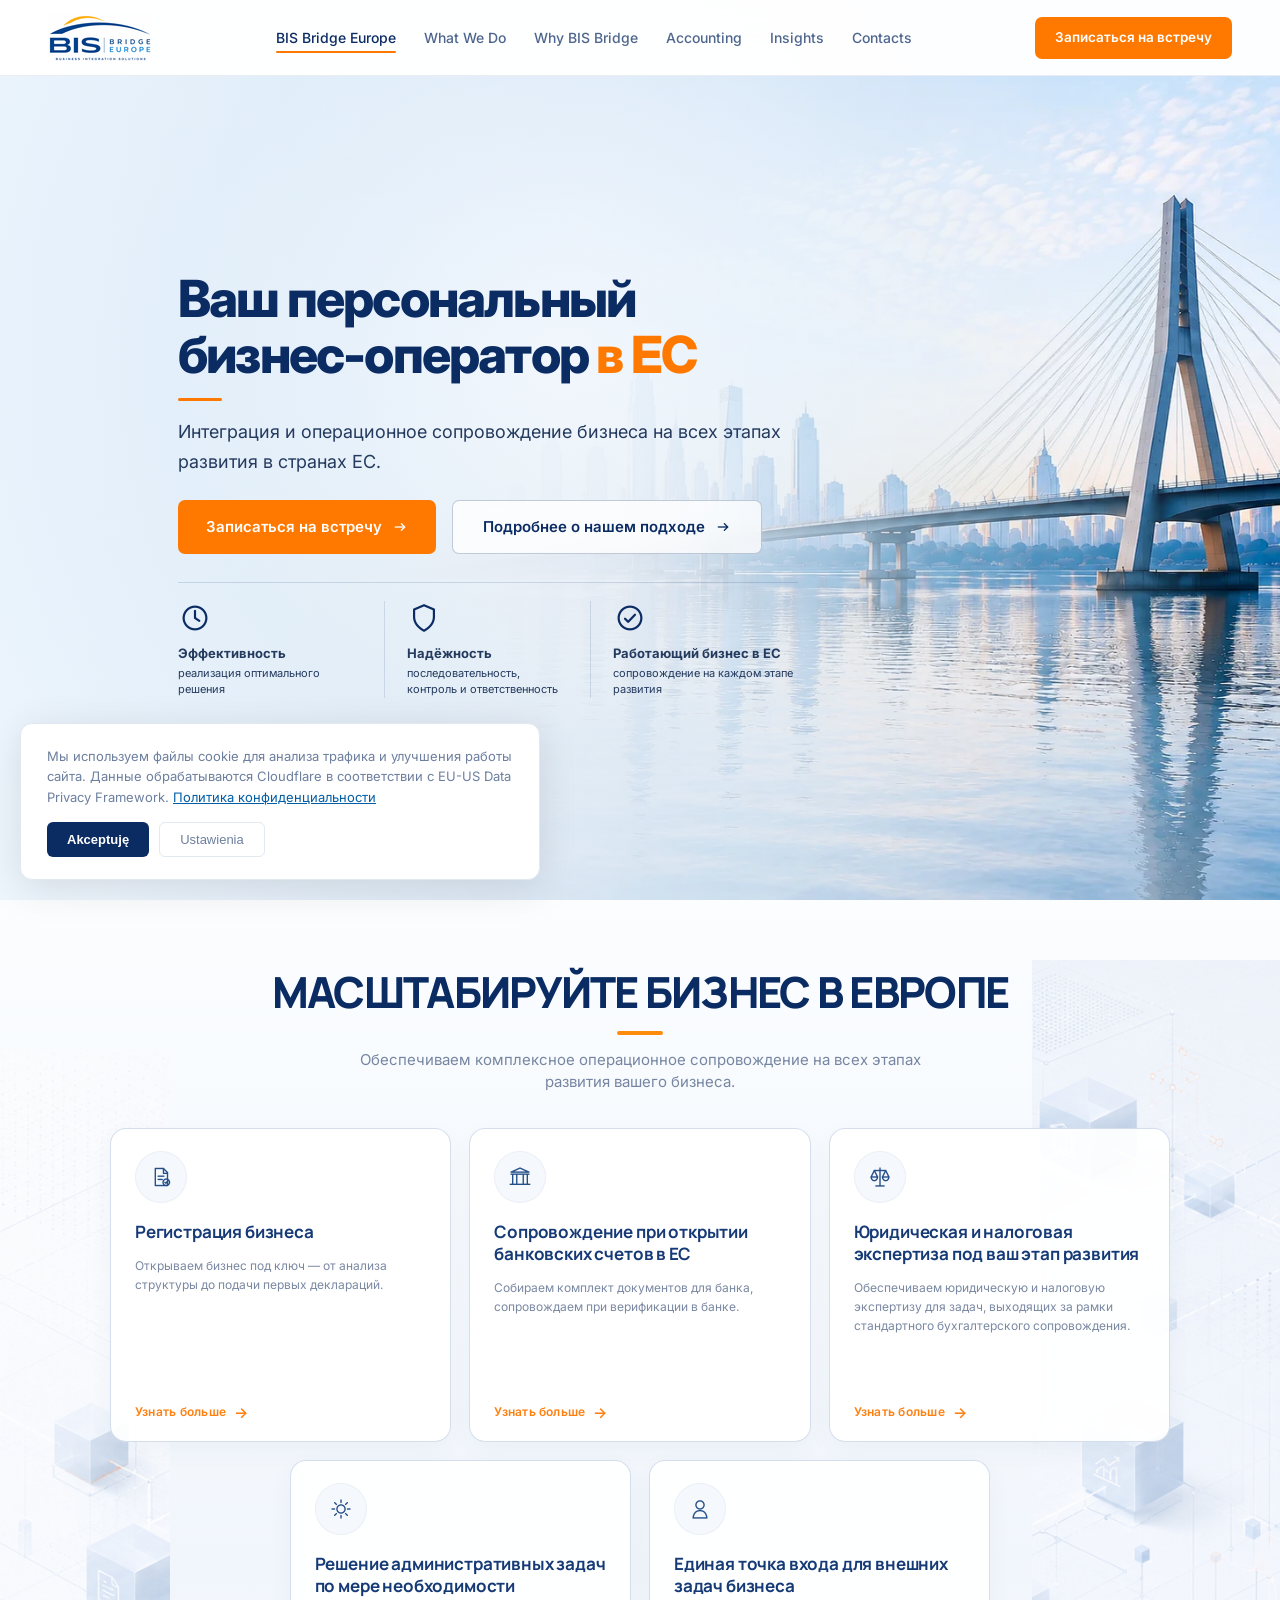
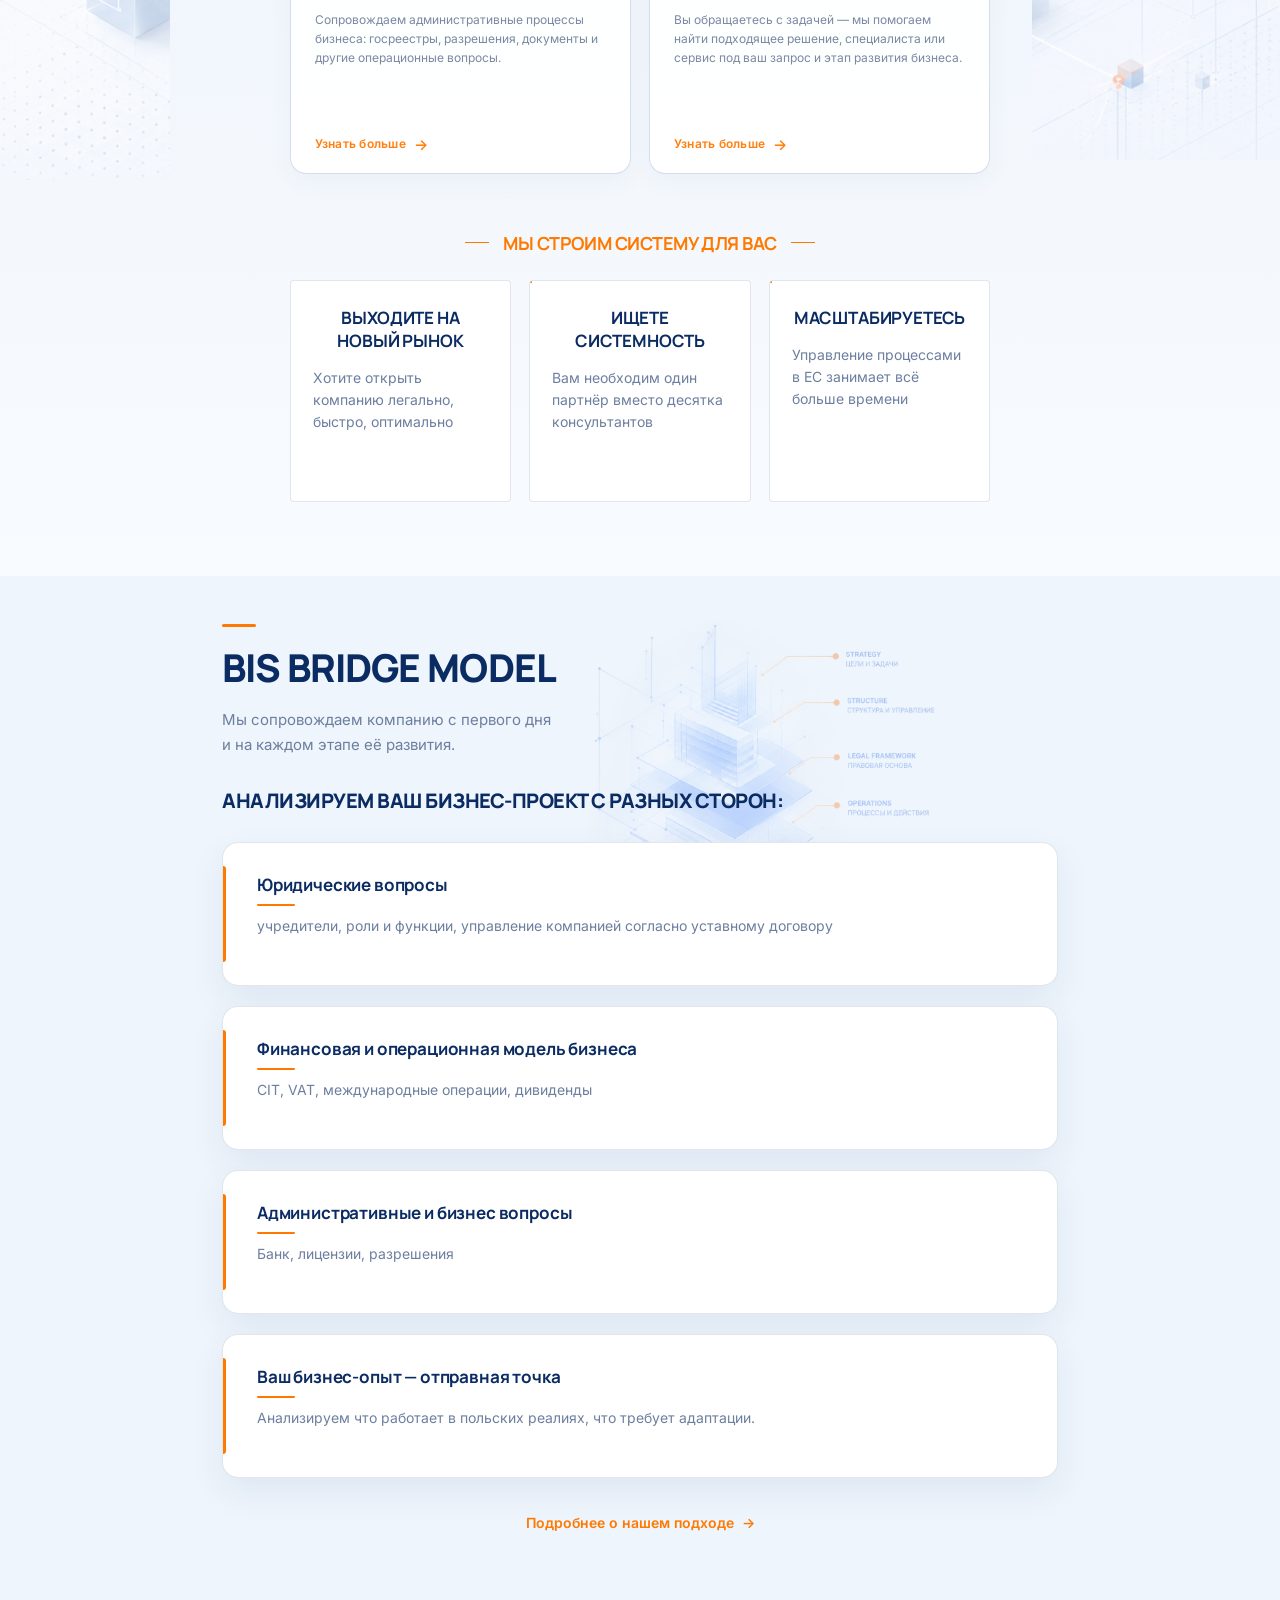
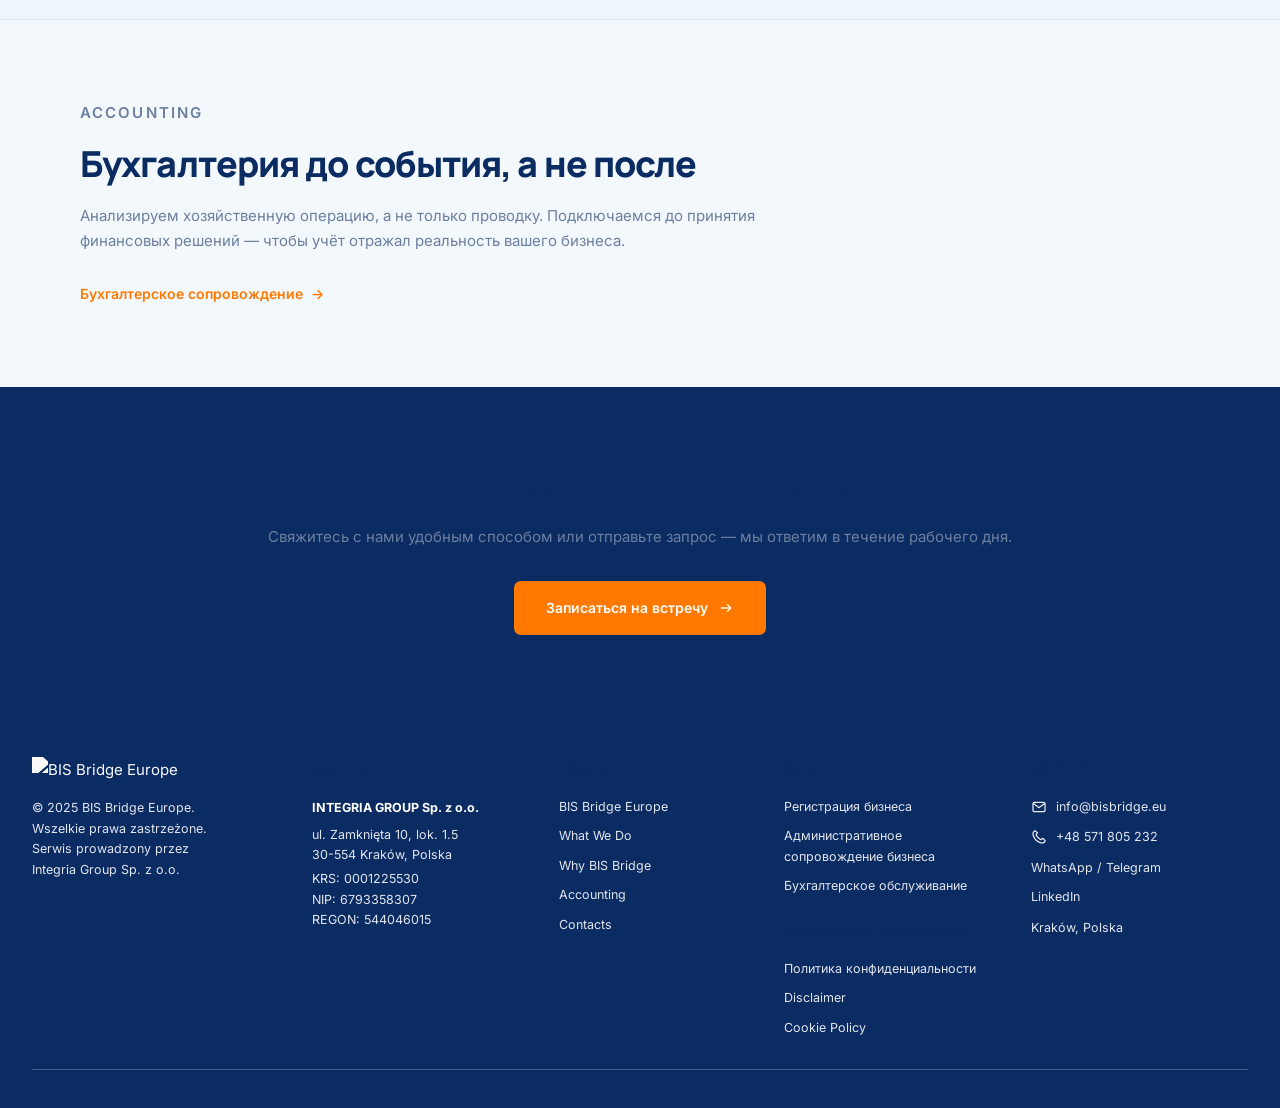
==== commit 7b8f9007: "Add files via upload" ====
--- a/index.html
+++ b/index.html
@@ -104,15 +104,68 @@
   </div>
 </section>
 
-<!-- ══ АНОНС: WHY BIS BRIDGE ══ -->
-<section class="home-promo" id="why-promo">
-  <div class="home-promo-inner">
-    <div class="home-promo-text">
-      <p class="home-promo-label">BIS BRIDGE MODEL</p>
-      <h2 class="home-promo-title">Анализируем ваш бизнес-проект с разных сторон</h2>
-      <p class="home-promo-desc">Юридическая структура, финансовая и налоговая модель, административные вопросы — прорабатываем каждый аспект до старта, чтобы запуск прошёл без сюрпризов.</p>
-      <a class="home-promo-btn" href="why-bis-bridge.html">Подробнее о нашем подходе <span>→</span></a>
-    </div>
+<!-- ══ BIS BRIDGE MODEL — анонс на главной ══ -->
+<section class="bis3-section" id="why-promo">
+  <div class="bis3-wrap">
+
+    <header class="bis3-head">
+      <span class="bis3-topline"></span>
+      <h2 class="bis3-title">BIS BRIDGE MODEL</h2>
+      <p class="bis3-subtitle">Мы сопровождаем компанию с первого дня<br>и на каждом этапе её развития.</p>
+    </header>
+
+    <h3 class="bis3-kicker">АНАЛИЗИРУЕМ ВАШ БИЗНЕС-ПРОЕКТ C РАЗНЫХ СТОРОН:</h3>
+
+    <div class="bis3-stack">
+
+      <article class="bis3-card">
+        <div class="bis3-icon" aria-hidden="true">
+          <img src="why-model-1.png" alt="" aria-hidden="true">
+        </div>
+        <div>
+          <h3>Юридические вопросы</h3>
+          <p class="bis3-lead">учредители, роли и функции, управление компанией согласно уставному договору</p>
+        </div>
+      </article>
+
+      <article class="bis3-card">
+        <div class="bis3-icon" aria-hidden="true">
+          <img src="why-model-2.png" alt="" aria-hidden="true">
+        </div>
+        <div>
+          <h3>Финансовая и операционная модель бизнеса</h3>
+          <p class="bis3-lead">CIT, VAT, международные операции, дивиденды</p>
+        </div>
+      </article>
+
+      <article class="bis3-card">
+        <div class="bis3-icon" aria-hidden="true">
+          <img src="why-model-3.png" alt="" aria-hidden="true">
+        </div>
+        <div>
+          <h3>Административные и бизнес вопросы</h3>
+          <p class="bis3-lead">Банк, лицензии, разрешения</p>
+        </div>
+      </article>
+
+      <article class="bis3-card">
+        <div class="bis3-icon" aria-hidden="true">
+          <img src="why-model-4.png" alt="" aria-hidden="true">
+        </div>
+        <div>
+          <h3>Ваш бизнес-опыт — отправная точка</h3>
+          <p class="bis3-lead">Анализируем что работает в польских реалиях, что требует адаптации.</p>
+        </div>
+      </article>
+
+    </div>
+
+    <div style="width:min(836px,calc(100% - 48px));margin:32px auto 0;text-align:center;">
+      <a class="home-promo-btn" href="why-bis-bridge.html" style="display:inline-flex;align-items:center;gap:8px;font-family:'Inter',sans-serif;font-size:14px;font-weight:600;color:#ff7900;text-decoration:none;">
+        Подробнее о нашем подходе <span>→</span>
+      </a>
+    </div>
+
   </div>
 </section>
 
@@ -145,7 +198,7 @@
   <div class="footer-inner">
     <div class="footer-grid">
       <div class="footer-logo">
-        <img src="bis-bridge-logo.png" alt="BIS Bridge Europe">
+        <img src="logo-footer.png" alt="BIS Bridge Europe">
         <p>© 2025 BIS Bridge Europe.<br>Wszelkie prawa zastrzeżone.</p>
         <p>Serwis prowadzony przez<br>Integria Group Sp. z o.o.</p>
       </div>
--- a/site.css
+++ b/site.css
@@ -3861,3 +3861,20 @@
   .home-promo-inner,
   .home-cta-inner { width: calc(100% - 40px); }
 }
+
+
+/* ══ STICKY МЕНЮ — все страницы кроме Hero ══ */
+bis-bridge-nav {
+  position: sticky;
+  top: 0;
+  z-index: 500;
+}
+
+/* ══ ФУТЕР — логотип ══ */
+.footer-logo img {
+  width: 160px;
+  height: auto;
+  display: block;
+  margin-bottom: 16px;
+  filter: brightness(0) invert(1);
+}
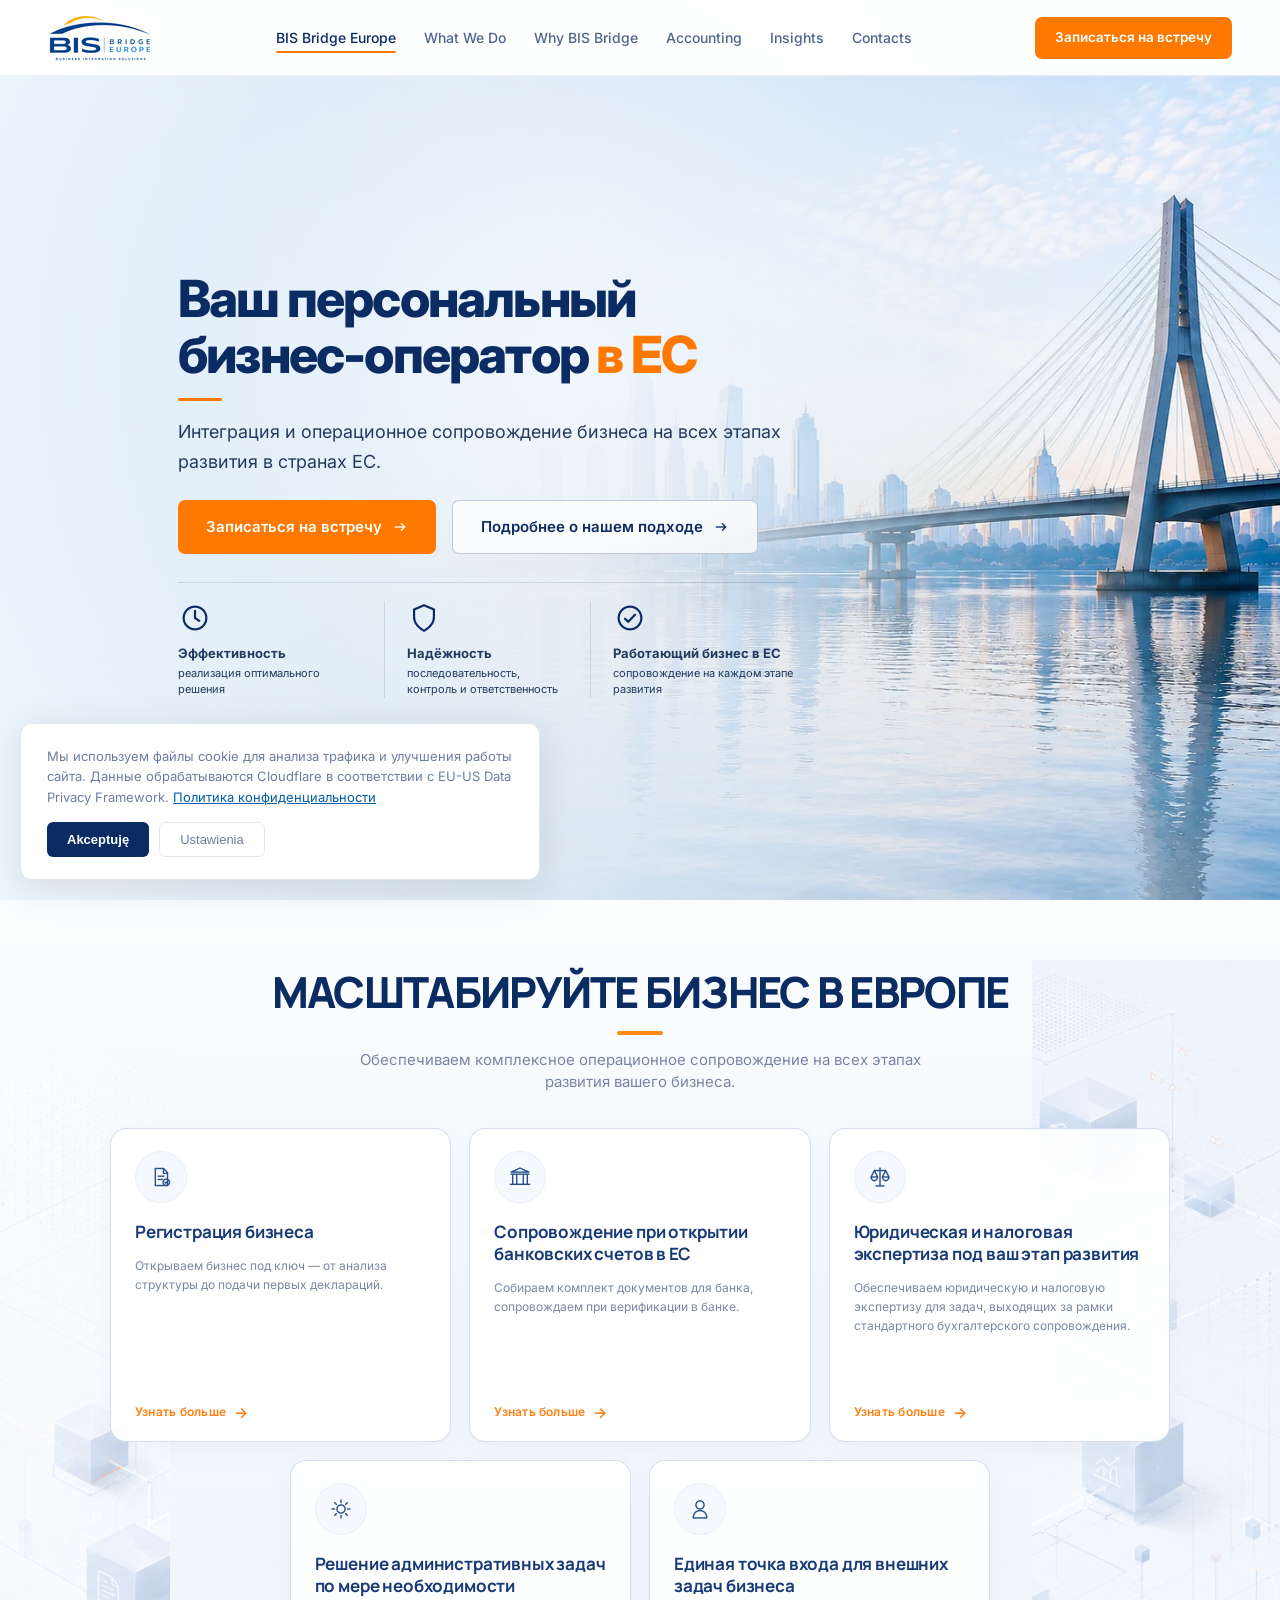
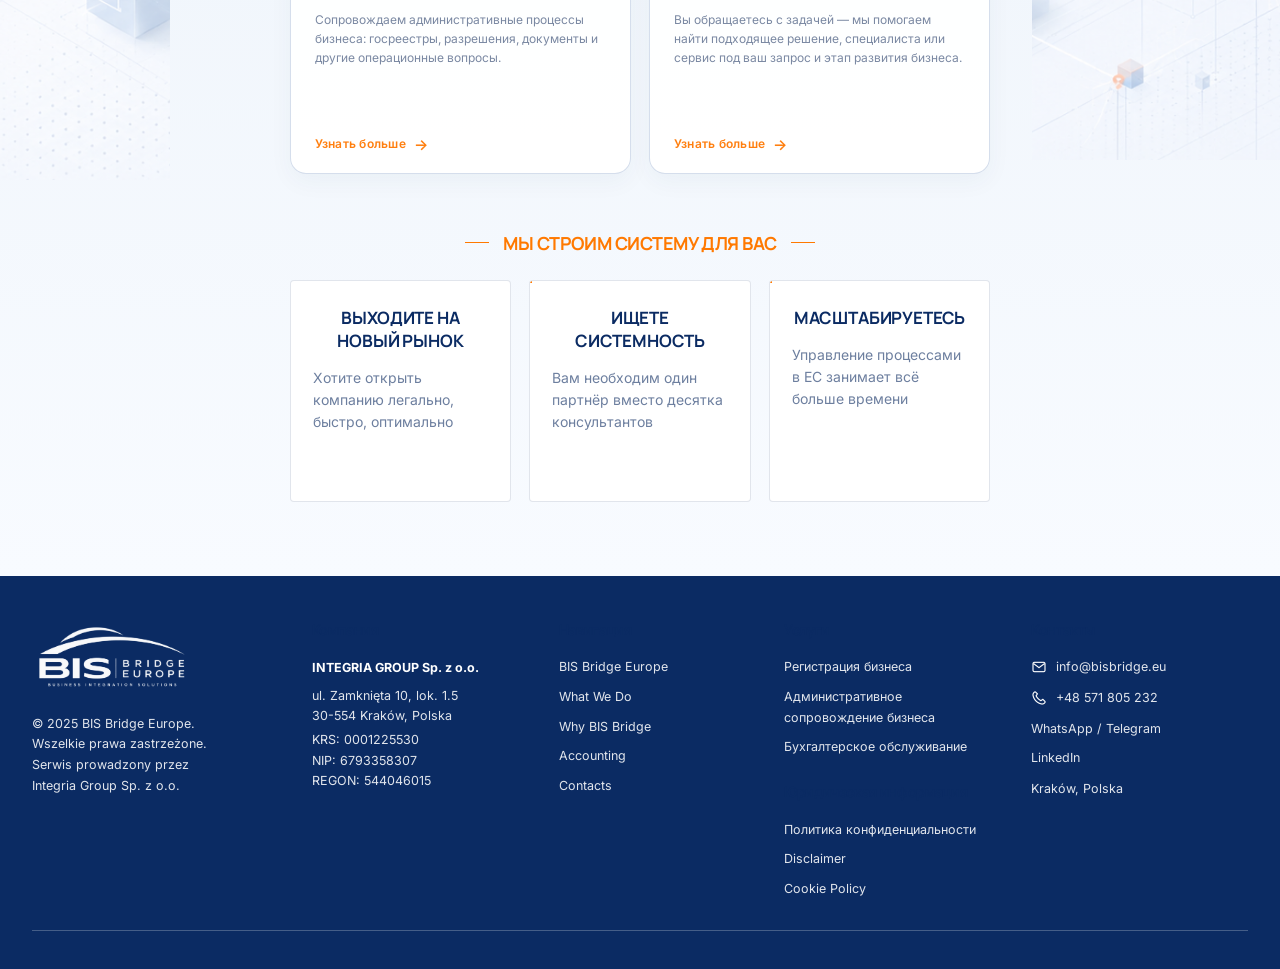
==== commit 30470da4: "Add files via upload" ====
--- a/index.html
+++ b/index.html
@@ -104,8 +104,8 @@
   </div>
 </section>
 
-<!-- ══ BIS BRIDGE MODEL — анонс на главной ══ -->
-<section class="bis3-section" id="why-promo">
+<!-- ══ BIS BRIDGE MODEL — анонс на главной ══ (скрыто) -->
+<section class="bis3-section" id="why-promo" style="display:none">
   <div class="bis3-wrap">
 
     <header class="bis3-head">
@@ -169,8 +169,8 @@
   </div>
 </section>
 
-<!-- ══ АНОНС: ACCOUNTING ══ -->
-<section class="home-promo home-promo--alt" id="accounting-promo">
+<!-- ══ АНОНС: ACCOUNTING ══ (скрыто) -->
+<section class="home-promo home-promo--alt" id="accounting-promo" style="display:none">
   <div class="home-promo-inner">
     <div class="home-promo-text">
       <p class="home-promo-label">ACCOUNTING</p>
@@ -181,8 +181,8 @@
   </div>
 </section>
 
-<!-- ══ АНОНС: CONTACTS ══ -->
-<section class="home-cta" id="home-contact">
+<!-- ══ АНОНС: CONTACTS ══ (скрыто) -->
+<section class="home-cta" id="home-contact" style="display:none">
   <div class="home-cta-inner">
     <h2 class="home-cta-title">Готовы обсудить ваш проект?</h2>
     <p class="home-cta-desc">Свяжитесь с нами удобным способом или отправьте запрос — мы ответим в течение рабочего дня.</p>
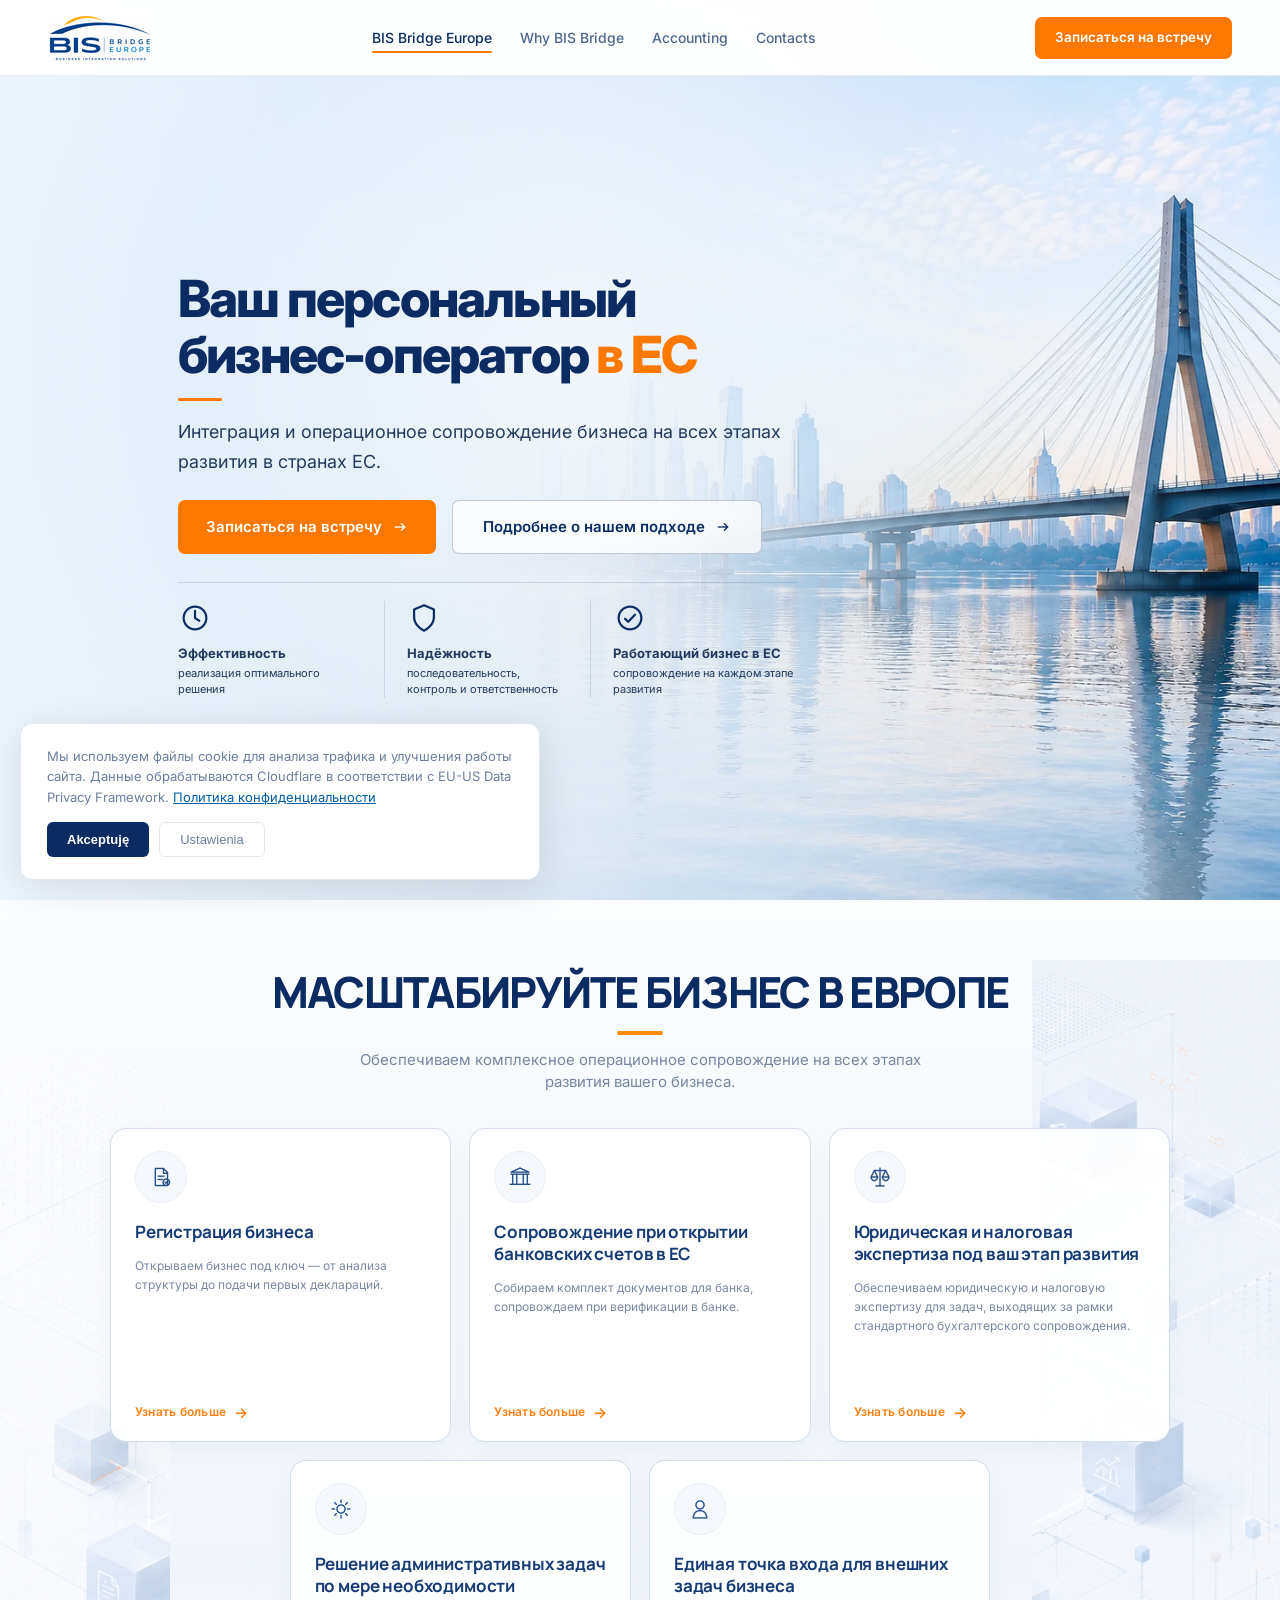
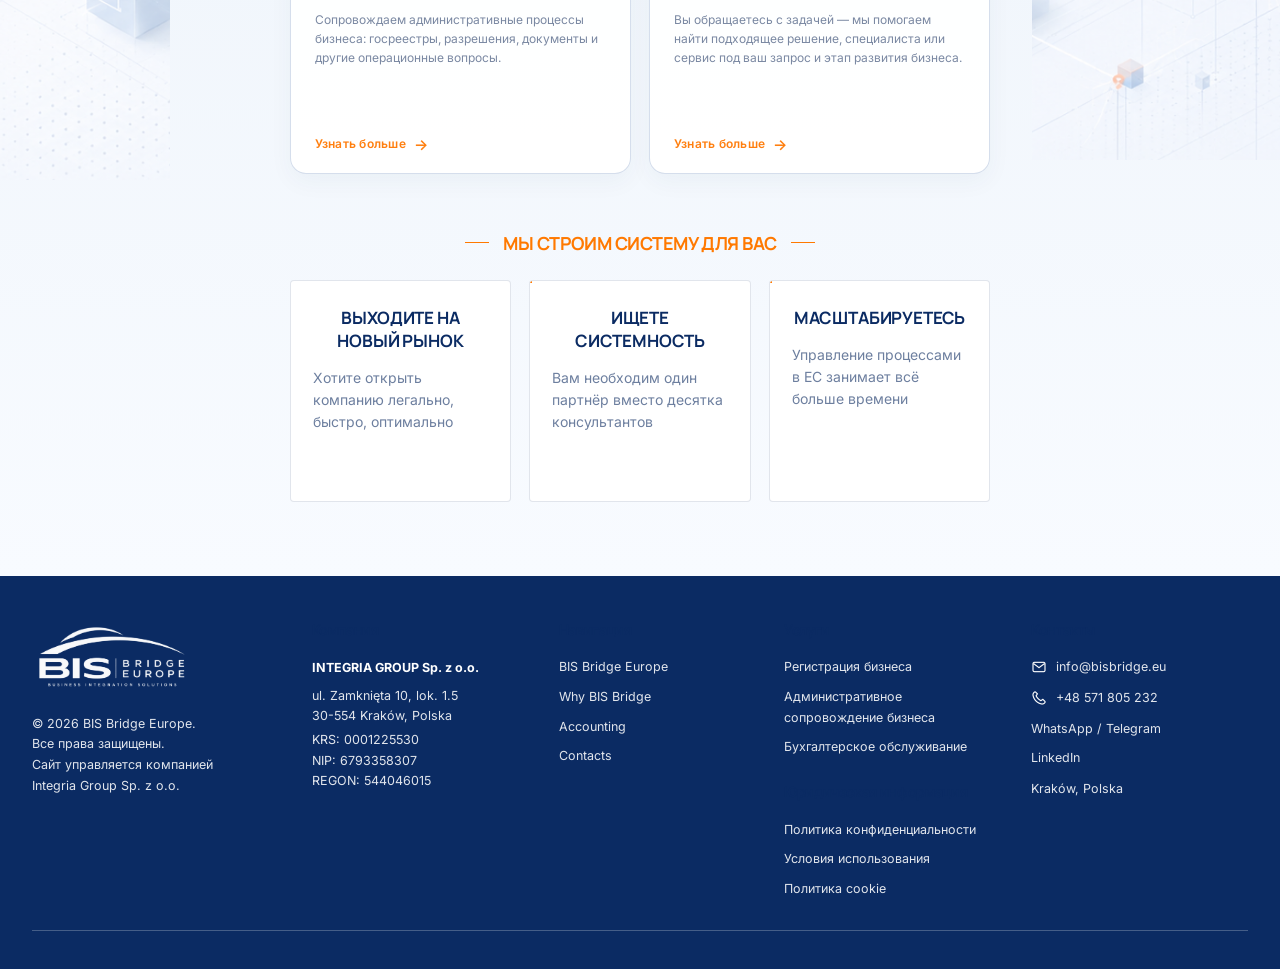
==== commit e4bb1c33: "Add files via upload" ====
--- a/index.html
+++ b/index.html
@@ -22,7 +22,7 @@
 (() => {
   const host = document.querySelector('bis-bridge-hero');
   const root = host.attachShadow({mode: 'open'});
-  root.innerHTML = "<style>\n:host{display:block;width:100%;}\n\n    *,*::before,*::after{box-sizing:border-box;margin:0;padding:0}\n    :root{\n      --navy:#0b2b63; --orange:#ff7900; --soft:#486791; --white:#fff;\n      --title:'Manrope',sans-serif; --body:'Inter',sans-serif;\n    }\n    html,body{width:100%;min-height:100%}\n    body{font-family:var(--body); color:var(--navy); background:#dceaf7; -webkit-font-smoothing:antialiased; overflow-x:hidden}\n    a{color:inherit;text-decoration:none}\n    .hero{position:relative; min-height:100svh; overflow:hidden; background:#dceaf7;}\n    .hero-bg{position:absolute; inset:0; z-index:0;}\n    .hero-bg img{width:100%; height:100%; object-fit:cover; object-position:center center; display:block;}\n    .hero-bg::after{\n      content:\"\"; position:absolute; inset:0;\n      background:\n        radial-gradient(circle at 44% 40%, rgba(242,247,253,.88) 0%, rgba(231,241,251,.73) 23%, rgba(215,232,247,.44) 43%, rgba(200,222,242,.12) 64%, rgba(200,222,242,0) 78%),\n        linear-gradient(90deg, rgba(235,244,253,.9) 0%, rgba(226,238,250,.68) 28%, rgba(210,228,246,.30) 52%, rgba(196,217,239,.05) 72%, rgba(196,217,239,0) 100%);\n      pointer-events:none;\n    }\n    .header{position:absolute; top:0; left:0; right:0; height:76px; z-index:20; background:rgba(255,255,255,.96); backdrop-filter:blur(14px); border-bottom:1px solid rgba(11,43,99,.08);}\n    .header-inner{width:min(1320px,100%); height:100%; margin:0 auto; padding:0 48px; display:flex; align-items:center; justify-content:space-between; gap:30px;}\n    .logo img{width:104px; height:48px; object-fit:contain; display:block;}\n    .main-menu{flex:1; display:flex; align-items:center; justify-content:center; gap:28px; list-style:none;}\n    .main-menu a{position:relative; font-size:14px; font-weight:500; color:var(--navy); opacity:.72; white-space:nowrap;}\n    .main-menu a.active{opacity:1;}\n    .main-menu a.active::after{content:\"\"; position:absolute; left:0; right:0; bottom:-7px; height:2px; border-radius:10px; background:var(--orange);}\n    .header-button{min-height:42px; padding:0 20px; display:inline-flex; align-items:center; justify-content:center; border-radius:7px; background:var(--orange); color:#fff; font-size:13.5px; font-weight:600; white-space:nowrap;}\n    .hero-inner{\n      position:relative;\n      z-index:5;\n      width:min(1320px,100%);\n      min-height:100svh;\n      margin:0 auto;\n      padding:96px 48px 28px;\n      display:flex;\n      align-items:center;\n      justify-content:center;\n    }\n    .hero-content{width:min(860px,100%); max-width:700px; text-align:left; transform:translateX(-16%);}\n    .hero-title{font-family:var(--title); font-size:clamp(42px,4vw,60px); line-height:1.1; font-weight:800; letter-spacing:-.035em; color:var(--navy);}\n    .hero-title .accent{color:var(--orange);}\n    .hero-rule{\n      width:44px;\n      height:3px;\n      border-radius:999px;\n      background:var(--orange);\n      margin:16px 0 16px;\n    }\n    .hero-subtitle{font-size:clamp(18px,1.35vw,21px); line-height:1.62; color:var(--soft); max-width:660px;}\n    .hero-actions{\n      display:flex;\n      align-items:center;\n      justify-content:flex-start;\n      gap:16px;\n      flex-wrap:wrap;\n      margin-top:24px;\n      width:100%;\n    }\n    .button-primary,.button-secondary{min-height:54px; padding:0 28px; border-radius:7px; display:inline-flex; align-items:center; justify-content:center; gap:10px; font-size:15px; font-weight:600; transition:.2s ease;}\n    .button-primary{min-width:250px; background:var(--orange); color:#fff;}\n    .button-secondary{min-width:310px; background:rgba(255,255,255,.78); color:var(--navy); border:1.5px solid rgba(11,43,99,.24); backdrop-filter:blur(8px);}\n    .arrow{width:16px; height:16px; display:block; object-fit:contain;}\n     .hero-rule{margin-left:0;}\n\n    .pillars{\n      display:grid;\n      grid-template-columns:repeat(3,minmax(0,1fr));\n      width:100%;\n      max-width:620px;\n      margin:28px 0 0;\n      padding-top:18px;\n      border-top:1px solid rgba(11,43,99,.14);\n    }\n    .pillar{\n      min-width:0;\n      padding:0 22px;\n      border-right:1px solid rgba(11,43,99,.12);\n    }\n    .pillar:first-child{padding-left:0;}\n    .pillar:last-child{\n      border-right:none;\n      padding-right:0;\n    }\n    .icon{\n      width:34px;\n      height:34px;\n      margin-bottom:10px;\n    }\n    .icon img{\n      width:34px;\n      height:34px;\n      display:block;\n      object-fit:contain;\n    }\n    .pillar-title{\n      font-family:var(--title);\n      font-size:13px;\n      line-height:1.35;\n      font-weight:700;\n      margin-bottom:4px;\n    }\n    .pillar-text{\n      font-size:11px;\n      line-height:1.45;\n      color:var(--soft);\n    }\n\n    @media (max-width:1100px){\n      .header-inner,.hero-inner{padding-left:28px; padding-right:28px;}\n      .main-menu{gap:18px;}\n      .main-menu a{font-size:13px;}\n    }\n    @media (max-width:940px){\n      .main-menu{display:none;}\n      .hero-inner{padding-top:110px;}\n      .hero-content{width:min(760px,100%); transform:none !important; margin:0 auto;}\n      .hero-bg::after{background:linear-gradient(180deg, rgba(237,245,253,.94) 0%, rgba(228,240,251,.84) 35%, rgba(213,231,247,.58) 63%, rgba(200,222,242,.14) 100%);}\n    }\n    @media (max-width:680px){\n      .header{height:70px;}\n      .header-inner{padding-left:20px; padding-right:20px;}\n      .header-button{display:none;}\n      .hero-inner{padding:110px 20px 42px;}\n      .hero-content{text-align:center !important;}\n      .hero-title{font-size:38px; line-height:1.12;}\n      .hero-rule{margin:22px auto;}\n      .hero-subtitle{font-size:17px; line-height:1.6; margin-left:auto; margin-right:auto;}\n      .hero-actions{flex-direction:column; align-items:stretch; justify-content:flex-start;}\n      .button-primary,.button-secondary{width:100%; min-width:0;}\n      .pillars{grid-template-columns:1fr; gap:14px; max-width:100%; margin-top:20px; padding-top:16px;}\n      .pillar{border-right:none; border-bottom:1px solid rgba(11,43,99,.10); padding:0 0 14px;}\n      .pillar:last-child{border-bottom:none; padding-bottom:0;}\n    }\n  \n</style>\n<section class=\"hero\">\n    <div class=\"hero-bg\" aria-hidden=\"true\">\n      <img src=\"hero-background.png\" alt=\"\" width=\"3072\" height=\"2048\">\n    </div>\n\n    <header class=\"header\">\n      <div class=\"header-inner\">\n        <a href=\"index.html\" class=\"logo\" aria-label=\"BIS Bridge Europe\">\n          <img src=\"bis-bridge-logo.png\" alt=\"BIS Bridge Europe\">\n        </a>\n        <nav aria-label=\"Основная навигация\">\n          <ul class=\"main-menu\">\n            <li><a href=\"index.html\" class=\"active\">BIS Bridge Europe</a></li>\n            <li><a href=\"what-we-do.html\">What We Do</a></li>\n            <li><a href=\"why-bis-bridge.html\">Why BIS Bridge</a></li>\n            <li><a href=\"accounting.html\">Accounting</a></li>\n            <li><a href=\"#\">Insights</a></li>\n            <li><a href=\"contacts.html\">Contacts</a></li>\n          </ul>\n        </nav>\n        <a href=\"contacts.html#contact-form\" class=\"header-button\">Записаться на встречу</a>\n      </div>\n    </header>\n\n    <div class=\"hero-inner\">\n      <div class=\"hero-content\">\n        \n    <h1 class=\"hero-title\" style=\"text-align:left;\">\n      <span style=\"display:block;\">Ваш персональный</span>\n      <span style=\"display:block;\">бизнес-оператор <span class=\"accent\">в ЕС</span></span>\n    </h1>\n    \n        <div class=\"hero-rule\"></div>\n        \n    <p class=\"hero-subtitle\" style=\"text-align:left;\">\n      Интеграция и операционное сопровождение бизнеса\n      на всех этапах развития в странах ЕС.\n    </p>\n    \n        <div class=\"hero-actions\">\n          <a href=\"contacts.html#contact-form\" class=\"button-primary\">\n            Записаться на встречу\n            <img class=\"arrow\" src=\"arrow-white.png\" alt=\"\" aria-hidden=\"true\">\n          </a>\n          <a href=\"why-bis-bridge.html\" class=\"button-secondary\">\n            Подробнее о нашем подходе\n            <img class=\"arrow\" src=\"arrow-navy.png\" alt=\"\" aria-hidden=\"true\">\n          </a>\n        </div>\n      \n        <div class=\"pillars\">\n          <div class=\"pillar\">\n            <div class=\"icon\">\n              <img src=\"icon-efficiency.png\" alt=\"\" aria-hidden=\"true\">\n            </div>\n            <div class=\"pillar-title\">Эффективность</div>\n            <div class=\"pillar-text\">реализация оптимального решения</div>\n          </div>\n\n          <div class=\"pillar\">\n            <div class=\"icon\">\n              <img src=\"icon-reliability.png\" alt=\"\" aria-hidden=\"true\">\n            </div>\n            <div class=\"pillar-title\">Надёжность</div>\n            <div class=\"pillar-text\">последовательность, контроль и ответственность</div>\n          </div>\n\n          <div class=\"pillar\">\n            <div class=\"icon\">\n              <img src=\"icon-business-eu.png\" alt=\"\" aria-hidden=\"true\">\n            </div>\n            <div class=\"pillar-title\">Работающий бизнес в ЕС</div>\n            <div class=\"pillar-text\">сопровождение на каждом этапе развития</div>\n          </div>\n        </div>\n\n      </div>\n    </div>\n  </section>";
+  root.innerHTML = "<style>\n:host{display:block;width:100%;}\n\n    *,*::before,*::after{box-sizing:border-box;margin:0;padding:0}\n    :root{\n      --navy:#0b2b63; --orange:#ff7900; --soft:#486791; --white:#fff;\n      --title:'Manrope',sans-serif; --body:'Inter',sans-serif;\n    }\n    html,body{width:100%;min-height:100%}\n    body{font-family:var(--body); color:var(--navy); background:#dceaf7; -webkit-font-smoothing:antialiased; overflow-x:hidden}\n    a{color:inherit;text-decoration:none}\n    .hero{position:relative; min-height:100svh; overflow:hidden; background:#dceaf7;}\n    .hero-bg{position:absolute; inset:0; z-index:0;}\n    .hero-bg img{width:100%; height:100%; object-fit:cover; object-position:center center; display:block;}\n    .hero-bg::after{\n      content:\"\"; position:absolute; inset:0;\n      background:\n        radial-gradient(circle at 44% 40%, rgba(242,247,253,.88) 0%, rgba(231,241,251,.73) 23%, rgba(215,232,247,.44) 43%, rgba(200,222,242,.12) 64%, rgba(200,222,242,0) 78%),\n        linear-gradient(90deg, rgba(235,244,253,.9) 0%, rgba(226,238,250,.68) 28%, rgba(210,228,246,.30) 52%, rgba(196,217,239,.05) 72%, rgba(196,217,239,0) 100%);\n      pointer-events:none;\n    }\n    .header{position:absolute; top:0; left:0; right:0; height:76px; z-index:20; background:rgba(255,255,255,.96); backdrop-filter:blur(14px); border-bottom:1px solid rgba(11,43,99,.08);}\n    .header-inner{width:min(1320px,100%); height:100%; margin:0 auto; padding:0 48px; display:flex; align-items:center; justify-content:space-between; gap:30px;}\n    .logo img{width:104px; height:48px; object-fit:contain; display:block;}\n    .main-menu{flex:1; display:flex; align-items:center; justify-content:center; gap:28px; list-style:none;}\n    .main-menu a{position:relative; font-size:14px; font-weight:500; color:var(--navy); opacity:.72; white-space:nowrap;}\n    .main-menu a.active{opacity:1;}\n    .main-menu a.active::after{content:\"\"; position:absolute; left:0; right:0; bottom:-7px; height:2px; border-radius:10px; background:var(--orange);}\n    .header-button{min-height:42px; padding:0 20px; display:inline-flex; align-items:center; justify-content:center; border-radius:7px; background:var(--orange); color:#fff; font-size:13.5px; font-weight:600; white-space:nowrap;}\n    .hero-inner{\n      position:relative;\n      z-index:5;\n      width:min(1320px,100%);\n      min-height:100svh;\n      margin:0 auto;\n      padding:96px 48px 28px;\n      display:flex;\n      align-items:center;\n      justify-content:center;\n    }\n    .hero-content{width:min(860px,100%); max-width:700px; text-align:left; transform:translateX(-16%);}\n    .hero-title{font-family:var(--title); font-size:clamp(42px,4vw,60px); line-height:1.1; font-weight:800; letter-spacing:-.035em; color:var(--navy);}\n    .hero-title .accent{color:var(--orange);}\n    .hero-rule{\n      width:44px;\n      height:3px;\n      border-radius:999px;\n      background:var(--orange);\n      margin:16px 0 16px;\n    }\n    .hero-subtitle{font-size:clamp(18px,1.35vw,21px); line-height:1.62; color:var(--soft); max-width:660px;}\n    .hero-actions{\n      display:flex;\n      align-items:center;\n      justify-content:flex-start;\n      gap:16px;\n      flex-wrap:wrap;\n      margin-top:24px;\n      width:100%;\n    }\n    .button-primary,.button-secondary{min-height:54px; padding:0 28px; border-radius:7px; display:inline-flex; align-items:center; justify-content:center; gap:10px; font-size:15px; font-weight:600; transition:.2s ease;}\n    .button-primary{min-width:250px; background:var(--orange); color:#fff;}\n    .button-secondary{min-width:310px; background:rgba(255,255,255,.78); color:var(--navy); border:1.5px solid rgba(11,43,99,.24); backdrop-filter:blur(8px);}\n    .arrow{width:16px; height:16px; display:block; object-fit:contain;}\n     .hero-rule{margin-left:0;}\n\n    .pillars{\n      display:grid;\n      grid-template-columns:repeat(3,minmax(0,1fr));\n      width:100%;\n      max-width:620px;\n      margin:28px 0 0;\n      padding-top:18px;\n      border-top:1px solid rgba(11,43,99,.14);\n    }\n    .pillar{\n      min-width:0;\n      padding:0 22px;\n      border-right:1px solid rgba(11,43,99,.12);\n    }\n    .pillar:first-child{padding-left:0;}\n    .pillar:last-child{\n      border-right:none;\n      padding-right:0;\n    }\n    .icon{\n      width:34px;\n      height:34px;\n      margin-bottom:10px;\n    }\n    .icon img{\n      width:34px;\n      height:34px;\n      display:block;\n      object-fit:contain;\n    }\n    .pillar-title{\n      font-family:var(--title);\n      font-size:13px;\n      line-height:1.35;\n      font-weight:700;\n      margin-bottom:4px;\n    }\n    .pillar-text{\n      font-size:11px;\n      line-height:1.45;\n      color:var(--soft);\n    }\n\n    @media (max-width:1100px){\n      .header-inner,.hero-inner{padding-left:28px; padding-right:28px;}\n      .main-menu{gap:18px;}\n      .main-menu a{font-size:13px;}\n    }\n    @media (max-width:940px){\n      .main-menu{display:none;}\n      .hero-inner{padding-top:110px;}\n      .hero-content{width:min(760px,100%); transform:none !important; margin:0 auto;}\n      .hero-bg::after{background:linear-gradient(180deg, rgba(237,245,253,.94) 0%, rgba(228,240,251,.84) 35%, rgba(213,231,247,.58) 63%, rgba(200,222,242,.14) 100%);}\n    }\n    @media (max-width:680px){\n      .header{height:70px;}\n      .header-inner{padding-left:20px; padding-right:20px;}\n      .header-button{display:none;}\n      .hero-inner{padding:110px 20px 42px;}\n      .hero-content{text-align:center !important;}\n      .hero-title{font-size:38px; line-height:1.12;}\n      .hero-rule{margin:22px auto;}\n      .hero-subtitle{font-size:17px; line-height:1.6; margin-left:auto; margin-right:auto;}\n      .hero-actions{flex-direction:column; align-items:stretch; justify-content:flex-start;}\n      .button-primary,.button-secondary{width:100%; min-width:0;}\n      .pillars{grid-template-columns:1fr; gap:14px; max-width:100%; margin-top:20px; padding-top:16px;}\n      .pillar{border-right:none; border-bottom:1px solid rgba(11,43,99,.10); padding:0 0 14px;}\n      .pillar:last-child{border-bottom:none; padding-bottom:0;}\n    }\n  \n</style>\n<section class=\"hero\">\n    <div class=\"hero-bg\" aria-hidden=\"true\">\n      <img src=\"hero-background.png\" alt=\"\" width=\"3072\" height=\"2048\">\n    </div>\n\n    <header class=\"header\">\n      <div class=\"header-inner\">\n        <a href=\"index.html\" class=\"logo\" aria-label=\"BIS Bridge Europe\">\n          <img src=\"bis-bridge-logo.png\" alt=\"BIS Bridge Europe\">\n        </a>\n        <nav aria-label=\"Основная навигация\">\n          <ul class=\"main-menu\">\n            <li><a href=\"index.html\" class=\"active\">BIS Bridge Europe</a></li>\n            <li style=\"display:none\"><a href=\"what-we-do.html\">What We Do</a></li>\n            <li><a href=\"why-bis-bridge.html\">Why BIS Bridge</a></li>\n            <li><a href=\"accounting.html\">Accounting</a></li>\n            <li style=\"display:none\"><a href=\"#\">Insights</a></li>\n            <li><a href=\"contacts.html\">Contacts</a></li>\n          </ul>\n        </nav>\n        <a href=\"contacts.html#contact-form\" class=\"header-button\">Записаться на встречу</a>\n      </div>\n    </header>\n\n    <div class=\"hero-inner\">\n      <div class=\"hero-content\">\n        \n    <h1 class=\"hero-title\" style=\"text-align:left;\">\n      <span style=\"display:block;\">Ваш персональный</span>\n      <span style=\"display:block;\">бизнес-оператор <span class=\"accent\">в ЕС</span></span>\n    </h1>\n    \n        <div class=\"hero-rule\"></div>\n        \n    <p class=\"hero-subtitle\" style=\"text-align:left;\">\n      Интеграция и операционное сопровождение бизнеса\n      на всех этапах развития в странах ЕС.\n    </p>\n    \n        <div class=\"hero-actions\">\n          <a href=\"contacts.html#contact-form\" class=\"button-primary\">\n            Записаться на встречу\n            <img class=\"arrow\" src=\"arrow-white.png\" alt=\"\" aria-hidden=\"true\">\n          </a>\n          <a href=\"why-bis-bridge.html\" class=\"button-secondary\">\n            Подробнее о нашем подходе\n            <img class=\"arrow\" src=\"arrow-navy.png\" alt=\"\" aria-hidden=\"true\">\n          </a>\n        </div>\n      \n        <div class=\"pillars\">\n          <div class=\"pillar\">\n            <div class=\"icon\">\n              <img src=\"icon-efficiency.png\" alt=\"\" aria-hidden=\"true\">\n            </div>\n            <div class=\"pillar-title\">Эффективность</div>\n            <div class=\"pillar-text\">реализация оптимального решения</div>\n          </div>\n\n          <div class=\"pillar\">\n            <div class=\"icon\">\n              <img src=\"icon-reliability.png\" alt=\"\" aria-hidden=\"true\">\n            </div>\n            <div class=\"pillar-title\">Надёжность</div>\n            <div class=\"pillar-text\">последовательность, контроль и ответственность</div>\n          </div>\n\n          <div class=\"pillar\">\n            <div class=\"icon\">\n              <img src=\"icon-business-eu.png\" alt=\"\" aria-hidden=\"true\">\n            </div>\n            <div class=\"pillar-title\">Работающий бизнес в ЕС</div>\n            <div class=\"pillar-text\">сопровождение на каждом этапе развития</div>\n          </div>\n        </div>\n\n      </div>\n    </div>\n  </section>";
 })();
 </script>
 
@@ -199,12 +199,12 @@
     <div class="footer-grid">
       <div class="footer-logo">
         <img src="logo-footer.png" alt="BIS Bridge Europe">
-        <p>© 2025 BIS Bridge Europe.<br>Wszelkie prawa zastrzeżone.</p>
-        <p>Serwis prowadzony przez<br>Integria Group Sp. z o.o.</p>
+        <p>© 2026 BIS Bridge Europe.</p>
+        <p>Все права защищены.<br>Сайт управляется компанией<br>Integria Group Sp. z o.o.</p>
       </div>
       <div><h4>Компания</h4><div class="footer-company"><strong>INTEGRIA GROUP Sp. z o.o.</strong><p>ul. Zamknięta 10, lok. 1.5<br>30-554 Kraków, Polska</p><p>KRS: 0001225530<br>NIP: 6793358307<br>REGON: 544046015</p></div></div>
-      <div><h4>Навигация</h4><div class="footer-list"><a href="index.html">BIS Bridge Europe</a><a href="what-we-do.html">What We Do</a><a href="why-bis-bridge.html">Why BIS Bridge</a><a href="accounting.html">Accounting</a><a href="contacts.html">Contacts</a></div></div>
-      <div><h4>Услуги</h4><div class="footer-list"><a href="#">Регистрация бизнеса</a><a href="#">Административное сопровождение бизнеса</a><a href="#">Бухгалтерское обслуживание</a></div><h4 style="margin-top:22px">Юридическая информация</h4><div class="footer-list"><a href="javascript:void(0)" onclick="openPrivacy()">Политика конфиденциальности</a><a href="#">Disclaimer</a><a href="#">Cookie Policy</a></div></div>
+      <div><h4>Навигация</h4><div class="footer-list"><a href="index.html">BIS Bridge Europe</a><a href="why-bis-bridge.html">Why BIS Bridge</a><a href="accounting.html">Accounting</a><a href="contacts.html">Contacts</a></div></div>
+      <div><h4>Услуги</h4><div class="footer-list"><a href="#">Регистрация бизнеса</a><a href="#">Административное сопровождение бизнеса</a><a href="#">Бухгалтерское обслуживание</a></div><h4 style="margin-top:22px">Юридическая информация</h4><div class="footer-list"><a href="privacy-policy.html">Политика конфиденциальности</a><a href="disclaimer.html">Условия использования</a><a href="privacy-policy.html#s8">Политика cookie</a></div></div>
       <div><h4>Контакты</h4><div class="footer-contact"><img src="email-white.png" alt="" aria-hidden="true"><a href="mailto:info@bisbridge.eu">info@bisbridge.eu</a></div><div class="footer-contact"><img src="phone-white.png" alt="" aria-hidden="true"><a href="tel:+48571805232">+48 571 805 232</a></div><div class="footer-list"><a href="#">WhatsApp / Telegram</a><a href="#">LinkedIn</a><span style="font-size:12.5px;color:rgba(255,255,255,.88)">Kraków, Polska</span></div></div>
     </div>
     <div class="footer-bottom"></div>
--- a/site.css
+++ b/site.css
@@ -272,12 +272,12 @@
 *{box-sizing:border-box}
 .bis3-section{
   position:relative;
-  overflow:hidden;
+  overflow:visible;
   padding:72px 0 84px;
   background-color:#eef5fc;
   background-image:url('why-bis-bridge-bg.png');
   background-repeat:no-repeat;
-  background-size:780px auto;
+  background-size:700px auto;
   background-position:right 0px top 10px;
   color:var(--bis3-navy);
   font-family:var(--B,'Inter',Arial,sans-serif);
@@ -3878,3 +3878,333 @@
   margin-bottom: 16px;
   filter: brightness(0) invert(1);
 }
+
+
+/* =========================================================
+   BIS BRIDGE MODEL — FINAL CLEAN IMPLEMENTATION
+   Separate namespace (.bbm-*) so old .bis3-* experiments
+   cannot affect this section.
+   ========================================================= */
+
+#model.bbm-section{
+  position:relative;
+  isolation:isolate;
+  overflow:hidden;
+  padding:58px 0 78px;
+  background:linear-gradient(180deg,#eef5fc 0%,#edf5fc 54%,#f2f8fd 100%);
+  color:#0b2b63;
+  font-family:'Inter',sans-serif;
+}
+
+/* Decorative architectural layer */
+#model .bbm-visual{
+  position:absolute;
+  z-index:1;
+  top:8px;
+  right:max(-235px, calc((100vw - 1440px)/2 - 235px));
+  width:clamp(940px,64vw,1120px);
+  pointer-events:none;
+  user-select:none;
+}
+#model .bbm-visual img{
+  display:block;
+  width:100%;
+  height:auto;
+  opacity:.98;
+  filter:contrast(1.10) brightness(1.02);
+}
+
+/* Main content */
+#model .bbm-wrap{
+  position:relative;
+  z-index:2;
+  width:min(1120px,calc(100% - 64px));
+  margin:0 auto;
+}
+
+/* Narrow centered content column so the model is more visible */
+#model .bbm-head,
+#model .bbm-kicker,
+#model .bbm-stack,
+#model .bbm-transition{
+  width:min(780px, calc(100% - 24px));
+  max-width:780px;
+  margin-left:auto;
+  margin-right:auto;
+}
+
+#model .bbm-head{
+  position:relative;
+  z-index:3;
+  margin-top:0;
+  margin-bottom:34px;
+  text-align:left;
+}
+#model .bbm-topline{
+  display:block;
+  width:42px;
+  height:3px;
+  margin:0 0 20px;
+  border-radius:99px;
+  background:#ff7900;
+}
+#model .bbm-title{
+  margin:0 0 18px;
+  font-family:'Manrope',sans-serif;
+  font-size:clamp(40px,3.35vw,52px);
+  line-height:1.07;
+  font-weight:800;
+  letter-spacing:-.035em;
+  color:#0b2b63 !important;
+  opacity:1 !important;
+}
+#model .bbm-subtitle{
+  max-width:510px;
+  margin:0;
+  font-size:17px;
+  line-height:1.65;
+  color:#6d7f9f !important;
+  opacity:1 !important;
+}
+#model .bbm-kicker{
+  position:relative;
+  z-index:3;
+  margin-top:0;
+  margin-bottom:26px;
+  font-family:'Manrope',sans-serif;
+  font-size:18px;
+  line-height:1.35;
+  font-weight:800;
+  color:#0b2b63 !important;
+  opacity:1 !important;
+  text-align:left;
+}
+
+/* Cards deliberately sit above the visual */
+#model .bbm-stack{
+  position:relative;
+  z-index:4;
+  display:flex;
+  flex-direction:column;
+  gap:18px;
+}
+#model .bbm-card{
+  position:relative;
+  display:grid;
+  grid-template-columns:72px minmax(0,1fr);
+  gap:26px;
+  padding:28px 32px 28px 30px;
+  background:#ffffff !important;
+  border:1px solid rgba(11,43,99,.08);
+  border-radius:16px;
+  box-shadow:0 14px 34px rgba(16,47,112,.055);
+  opacity:1 !important;
+}
+#model .bbm-card::before{
+  content:"";
+  position:absolute;
+  left:0;
+  top:18%;
+  width:3px;
+  height:64%;
+  border-radius:0 4px 4px 0;
+  background:#ff7900;
+}
+#model .bbm-icon{
+  width:64px;
+  height:64px;
+  display:flex;
+  align-items:center;
+  justify-content:center;
+  border-radius:50%;
+  border:1px solid rgba(11,43,99,.055);
+  background:linear-gradient(145deg,#f1f5fa,#fbfdff);
+}
+#model .bbm-icon img{
+  display:block;
+  width:36px;
+  height:36px;
+  object-fit:contain;
+}
+#model .bbm-card-copy h3{
+  position:relative;
+  margin:0 0 9px;
+  padding-bottom:9px;
+  font-family:'Manrope',sans-serif;
+  font-size:17px;
+  line-height:1.32;
+  font-weight:800;
+  letter-spacing:-.01em;
+  color:#0b2b63 !important;
+  opacity:1 !important;
+}
+#model .bbm-card-copy h3::after{
+  content:"";
+  position:absolute;
+  left:0;
+  bottom:0;
+  width:38px;
+  height:2px;
+  border-radius:99px;
+  background:#ff7900;
+}
+#model .bbm-lead{
+  margin:0 0 16px;
+  font-size:14px;
+  line-height:1.55;
+  color:#6d7f9f !important;
+  opacity:1 !important;
+}
+#model .bbm-list{
+  margin:0;
+  padding:0;
+  list-style:none;
+}
+#model .bbm-list li,
+#model .bbm-body{
+  margin:0 0 10px;
+  padding:0;
+  font-size:14px;
+  line-height:1.58;
+  font-weight:400;
+  color:#6d7f9f !important;
+  opacity:1 !important;
+}
+#model .bbm-list li:last-child{margin-bottom:0}
+#model .bbm-list strong{font-weight:700;color:#0b2b63 !important; opacity:1 !important}
+#model .bbm-body{margin-bottom:0}
+
+/* Transition block */
+#model .bbm-transition{
+  position:relative;
+  z-index:4;
+  margin-top:20px;
+  margin-bottom:0;
+  padding:22px 26px;
+  display:grid;
+  grid-template-columns:64px minmax(220px,1fr) minmax(300px,1.05fr);
+  gap:22px;
+  align-items:center;
+  background:#ffffff !important;
+  border:1px solid rgba(11,43,99,.08);
+  border-radius:14px;
+  box-shadow:0 10px 28px rgba(16,47,112,.04);
+  opacity:1 !important;
+}
+#model .bbm-transition-icon{
+  width:58px;
+  height:58px;
+  display:flex;
+  align-items:center;
+  justify-content:center;
+  border-radius:50%;
+  background:rgba(255,121,0,.07);
+}
+#model .bbm-transition-icon img{
+  width:36px;
+  height:36px;
+  object-fit:contain;
+}
+#model .bbm-result{
+  margin:0;
+  font-size:14px;
+  line-height:1.58;
+  color:#0b2b63 !important;
+  opacity:1 !important;
+}
+#model .bbm-result strong{color:#ff7900 !important}
+#model .bbm-next small{
+  display:block;
+  margin:0 0 6px;
+  font-size:12px;
+  color:#6d7f9f !important;
+  opacity:1 !important;
+}
+#model .bbm-next h4{
+  margin:0;
+  font-family:'Manrope',sans-serif;
+  font-size:20px;
+  line-height:1.25;
+  font-weight:800;
+  color:#0b2b63 !important;
+  opacity:1 !important;
+}
+
+@media(max-width:1200px){
+  #model .bbm-wrap{width:min(1040px,calc(100% - 56px))}
+  #model .bbm-head,
+  #model .bbm-kicker,
+  #model .bbm-stack,
+  #model .bbm-transition{width:min(760px, 100%);max-width:760px}
+  #model .bbm-visual{right:-255px;width:990px}
+}
+@media(max-width:980px){
+  #model.bbm-section{padding:46px 0 64px}
+  #model .bbm-wrap{width:calc(100% - 44px)}
+  #model .bbm-head,
+  #model .bbm-kicker,
+  #model .bbm-stack,
+  #model .bbm-transition{width:min(720px, 100%);max-width:720px}
+  #model .bbm-visual{top:18px;right:-285px;width:860px;opacity:.92}
+  #model .bbm-card{grid-template-columns:62px minmax(0,1fr);gap:20px;padding:26px 26px 26px 24px}
+  #model .bbm-icon{width:56px;height:56px}
+  #model .bbm-icon img{width:32px;height:32px}
+  #model .bbm-transition{grid-template-columns:58px 1fr}
+  #model .bbm-next{grid-column:2}
+}
+@media(max-width:760px){
+  #model.bbm-section{padding:38px 0 54px}
+  #model .bbm-wrap{width:calc(100% - 32px)}
+  #model .bbm-visual{display:none}
+  #model .bbm-head,
+  #model .bbm-kicker,
+  #model .bbm-stack,
+  #model .bbm-transition{width:100%;max-width:none}
+  #model .bbm-head{margin-bottom:28px}
+  #model .bbm-title{font-size:34px}
+  #model .bbm-subtitle{font-size:15px}
+  #model .bbm-kicker{font-size:16px;margin-bottom:22px}
+  #model .bbm-card{display:block;padding:24px 22px}
+  #model .bbm-icon{margin:0 0 16px}
+  #model .bbm-transition{display:block;padding:22px}
+  #model .bbm-transition-icon{margin-bottom:14px}
+  #model .bbm-result{margin-bottom:16px}
+}
+
+
+
+/* ===== BIS BRIDGE MODEL — remove top haze / trailing veil ===== */
+#model.bbm-section::before,
+#model.bbm-section::after{
+  content:none !important;
+  display:none !important;
+}
+
+#model.bbm-section{
+  background:#eef5fc !important;
+}
+
+#model .bbm-visual{
+  opacity:1 !important;
+}
+
+#model .bbm-visual img{
+  opacity:1 !important;
+  filter:none !important;
+}
+
+#model .bbm-head,
+#model .bbm-kicker,
+#model .bbm-card,
+#model .bbm-transition,
+#model .bbm-title,
+#model .bbm-subtitle,
+#model .bbm-card-copy h3,
+#model .bbm-lead,
+#model .bbm-list li,
+#model .bbm-body,
+#model .bbm-result,
+#model .bbm-next small,
+#model .bbm-next h4{
+  opacity:1 !important;
+}
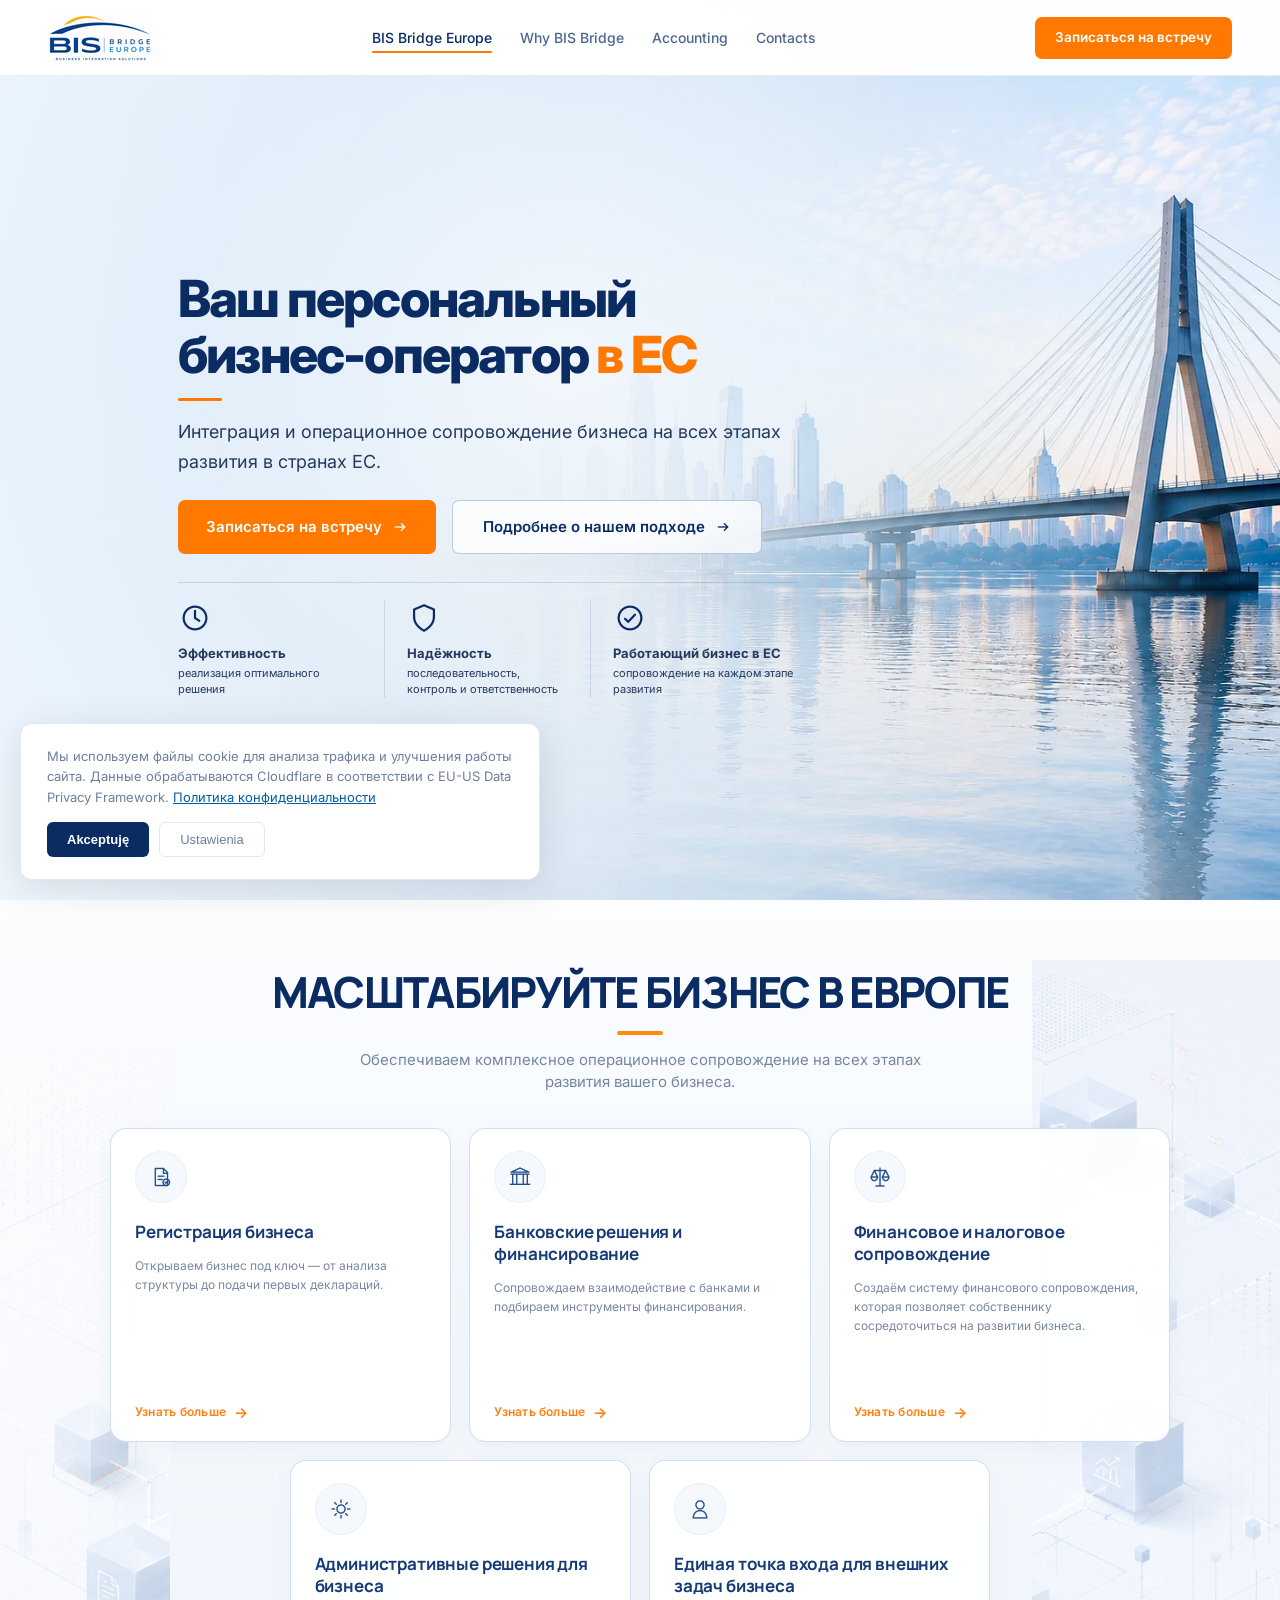
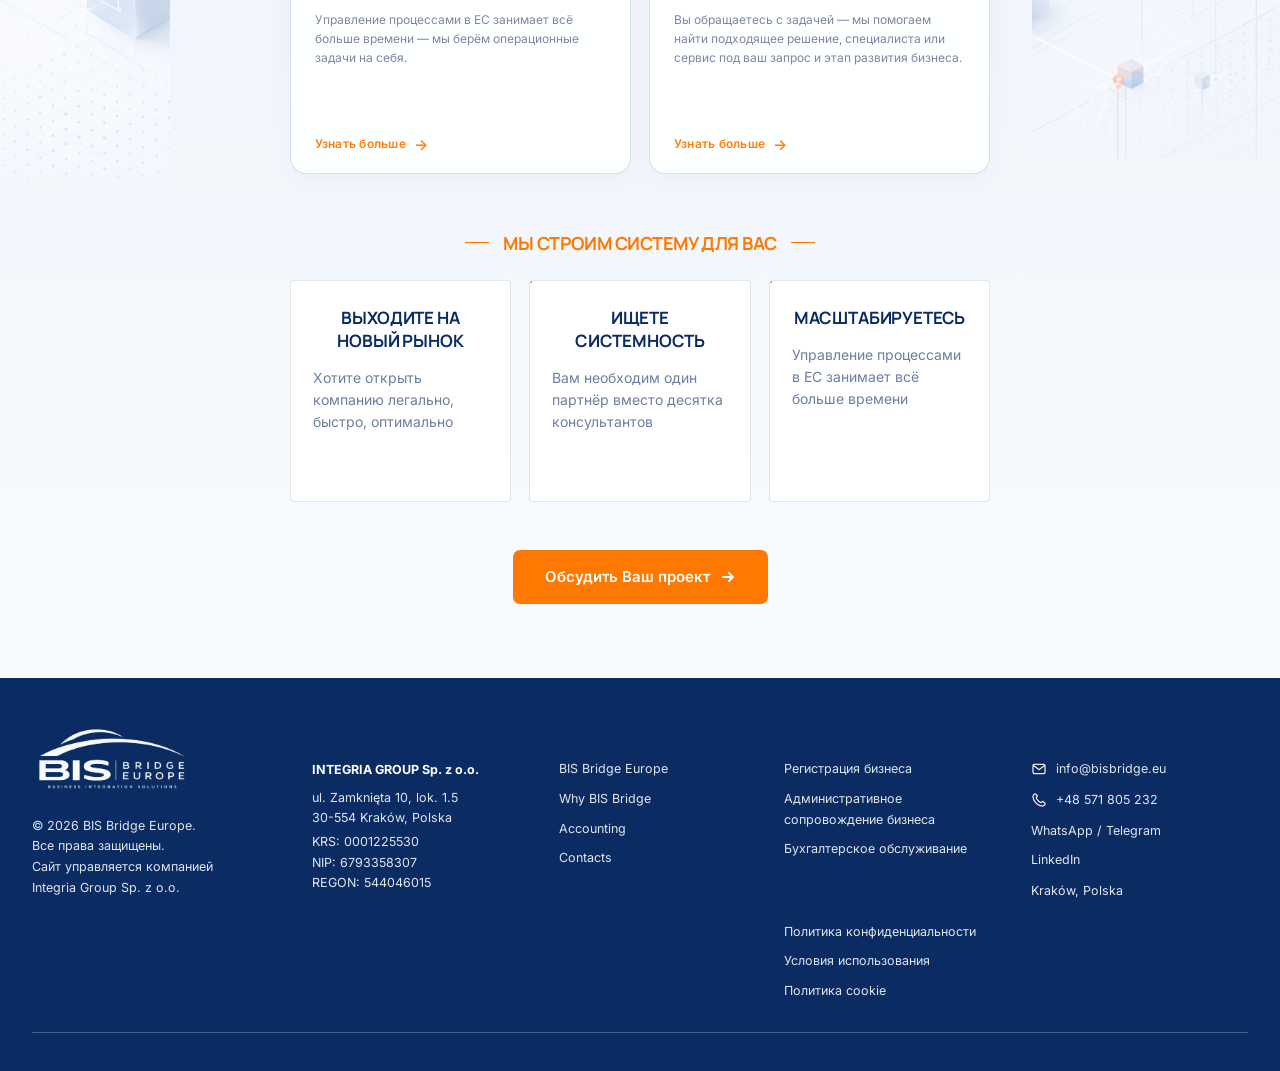
==== commit 7be66aa0: "Add files via upload" ====
--- a/index.html
+++ b/index.html
@@ -46,24 +46,24 @@
         <div class="s2-card-icon" aria-hidden="true">
           <img src="what-banking.png" alt="" aria-hidden="true">
         </div>
-        <h3 class="s2-card-title">Сопровождение при открытии банковских счетов в ЕС</h3>
-        <p class="s2-card-text">Собираем комплект документов для банка, сопровождаем при верификации в банке.</p>
+        <h3 class="s2-card-title">Банковские решения и финансирование</h3>
+        <p class="s2-card-text">Сопровождаем взаимодействие с банками и подбираем инструменты финансирования.</p>
         <a class="s2-more" href="why-bis-bridge.html">Узнать больше <span>→</span></a>
       </article>
       <article class="s2-card">
         <div class="s2-card-icon" aria-hidden="true">
           <img src="what-legal.png" alt="" aria-hidden="true">
         </div>
-        <h3 class="s2-card-title">Юридическая и налоговая экспертиза под ваш этап развития</h3>
-        <p class="s2-card-text">Обеспечиваем юридическую и налоговую экспертизу для задач, выходящих за рамки стандартного бухгалтерского сопровождения.</p>
+        <h3 class="s2-card-title">Финансовое и налоговое сопровождение</h3>
+        <p class="s2-card-text">Создаём систему финансового сопровождения, которая позволяет собственнику сосредоточиться на развитии бизнеса.</p>
         <a class="s2-more" href="why-bis-bridge.html">Узнать больше <span>→</span></a>
       </article>
       <article class="s2-card s2-card--offset">
         <div class="s2-card-icon" aria-hidden="true">
           <img src="what-operations.png" alt="" aria-hidden="true">
         </div>
-        <h3 class="s2-card-title">Решение административных задач по мере необходимости</h3>
-        <p class="s2-card-text">Сопровождаем административные процессы бизнеса: госреестры, разрешения, документы и другие операционные вопросы.</p>
+        <h3 class="s2-card-title">Административные решения для бизнеса</h3>
+        <p class="s2-card-text">Управление процессами в ЕС занимает всё больше времени — мы берём операционные задачи на себя.</p>
         <a class="s2-more" href="why-bis-bridge.html">Узнать больше <span>→</span></a>
       </article>
       <article class="s2-card">
@@ -99,6 +99,12 @@
           <h3 class="s2-sys-title">МАСШТАБИРУЕТЕСЬ</h3>
           <p class="s2-sys-text">Управление процессами в ЕС занимает всё больше времени</p>
         </div>
+      </div>
+      <div style="text-align:center;margin-top:48px;">
+        <a href="contacts.html#contact-form" style="display:inline-flex;align-items:center;gap:10px;background:#ff7900;color:#fff;font-family:'Inter',sans-serif;font-size:15px;font-weight:600;padding:0 32px;min-height:54px;border-radius:7px;text-decoration:none;transition:background .2s;" onmouseover="this.style.background='#e86e00'" onmouseout="this.style.background='#ff7900'">
+          Обсудить Ваш проект
+          <svg width="16" height="16" viewBox="0 0 16 16" fill="none" stroke="currentColor" stroke-width="2" stroke-linecap="round" stroke-linejoin="round"><path d="M3 8h10M9 4l4 4-4 4"/></svg>
+        </a>
       </div>
     </div>
   </div>
--- a/site.css
+++ b/site.css
@@ -272,13 +272,9 @@
 *{box-sizing:border-box}
 .bis3-section{
   position:relative;
-  overflow:visible;
+  overflow:hidden;
   padding:72px 0 84px;
   background-color:#eef5fc;
-  background-image:url('why-bis-bridge-bg.png');
-  background-repeat:no-repeat;
-  background-size:700px auto;
-  background-position:right 0px top 10px;
   color:var(--bis3-navy);
   font-family:var(--B,'Inter',Arial,sans-serif);
 }
@@ -3889,9 +3885,9 @@
 #model.bbm-section{
   position:relative;
   isolation:isolate;
-  overflow:hidden;
+  overflow:visible;
   padding:58px 0 78px;
-  background:linear-gradient(180deg,#eef5fc 0%,#edf5fc 54%,#f2f8fd 100%);
+  background:#eef5fc;
   color:#0b2b63;
   font-family:'Inter',sans-serif;
 }
@@ -3900,9 +3896,9 @@
 #model .bbm-visual{
   position:absolute;
   z-index:1;
-  top:8px;
-  right:max(-235px, calc((100vw - 1440px)/2 - 235px));
-  width:clamp(940px,64vw,1120px);
+  top:0px;
+  right:0;
+  width:clamp(580px,44vw,750px);
   pointer-events:none;
   user-select:none;
 }
@@ -3911,7 +3907,6 @@
   width:100%;
   height:auto;
   opacity:.98;
-  filter:contrast(1.10) brightness(1.02);
 }
 
 /* Main content */
@@ -4173,7 +4168,11 @@
 
 
 
-/* ===== BIS BRIDGE MODEL — remove top haze / trailing veil ===== */
+/* =========================================================
+   BIS BRIDGE MODEL — FINAL RIGHT-SIDE VISUAL OVERRIDE
+   Keeps only the protruding right-side construction visible.
+   Replace site.css with this file together with the new PNG.
+   ========================================================= */
 #model.bbm-section::before,
 #model.bbm-section::after{
   content:none !important;
@@ -4184,7 +4183,20 @@
   background:#eef5fc !important;
 }
 
+#model .bbm-head,
+#model .bbm-kicker,
+#model .bbm-stack,
+#model .bbm-transition{
+  width:min(760px, calc(100% - 24px)) !important;
+  max-width:760px !important;
+  margin-left:auto !important;
+  margin-right:auto !important;
+}
+
 #model .bbm-visual{
+  top:42px !important;
+  right:max(-270px, calc((100vw - 1440px)/2 - 270px)) !important;
+  width:clamp(680px, 49vw, 860px) !important;
   opacity:1 !important;
 }
 
@@ -4193,12 +4205,15 @@
   filter:none !important;
 }
 
-#model .bbm-head,
-#model .bbm-kicker,
 #model .bbm-card,
-#model .bbm-transition,
+#model .bbm-transition{
+  background:#ffffff !important;
+  opacity:1 !important;
+}
+
 #model .bbm-title,
 #model .bbm-subtitle,
+#model .bbm-kicker,
 #model .bbm-card-copy h3,
 #model .bbm-lead,
 #model .bbm-list li,
@@ -4208,3 +4223,158 @@
 #model .bbm-next h4{
   opacity:1 !important;
 }
+
+@media (max-width: 1200px){
+  #model .bbm-head,
+  #model .bbm-kicker,
+  #model .bbm-stack,
+  #model .bbm-transition{
+    width:min(730px, 100%) !important;
+    max-width:730px !important;
+  }
+  #model .bbm-visual{
+    right:-300px !important;
+    width:760px !important;
+  }
+}
+
+@media (max-width: 980px){
+  #model .bbm-head,
+  #model .bbm-kicker,
+  #model .bbm-stack,
+  #model .bbm-transition{
+    width:min(690px, 100%) !important;
+    max-width:690px !important;
+  }
+  #model .bbm-visual{
+    top:54px !important;
+    right:-310px !important;
+    width:680px !important;
+  }
+}
+
+@media (max-width: 760px){
+  #model .bbm-head,
+  #model .bbm-kicker,
+  #model .bbm-stack,
+  #model .bbm-transition{
+    width:100% !important;
+    max-width:none !important;
+  }
+  #model .bbm-visual{
+    display:none !important;
+  }
+}
+
+
+/* ===== BIS BRIDGE MODEL — micro fix: smaller, more right, no faded upper trail ===== */
+#model .bbm-visual{
+  top:88px !important;
+  right:max(-395px, calc((100vw - 1440px)/2 - 395px)) !important;
+  width:clamp(360px, 25vw, 430px) !important;
+  overflow:hidden !important;
+  clip-path: inset(58px 0 0 88px) !important;
+}
+
+#model .bbm-visual img{
+  opacity:1 !important;
+  filter:none !important;
+}
+
+@media (max-width: 1200px){
+  #model .bbm-visual{
+    top:96px !important;
+    right:-410px !important;
+    width:390px !important;
+    clip-path: inset(58px 0 0 88px) !important;
+  }
+}
+
+@media (max-width: 980px){
+  #model .bbm-visual{
+    top:108px !important;
+    right:-430px !important;
+    width:350px !important;
+    clip-path: inset(64px 0 0 92px) !important;
+  }
+}
+
+
+/* ===== BIS BRIDGE MODEL — placement correction =====
+   Restore the right-side architectural model after the previous
+   micro-fix moved it outside the viewport.
+*/
+#model .bbm-visual{
+  top:62px !important;
+  right:56px !important;
+  width:460px !important;
+  overflow:visible !important;
+  clip-path:none !important;
+  opacity:1 !important;
+}
+
+#model .bbm-visual img{
+  display:block !important;
+  width:100% !important;
+  height:auto !important;
+  opacity:1 !important;
+  filter:none !important;
+}
+
+@media (max-width:1200px){
+  #model .bbm-visual{
+    top:70px !important;
+    right:24px !important;
+    width:420px !important;
+  }
+}
+
+@media (max-width:980px){
+  #model .bbm-visual{
+    top:78px !important;
+    right:-20px !important;
+    width:380px !important;
+  }
+}
+
+@media (max-width:760px){
+  #model .bbm-visual{
+    display:none !important;
+  }
+}
+
+
+/* ===== BIS BRIDGE MODEL — CLEAN VERSION, NO ARCHITECTURAL VISUAL ===== */
+
+/* Полностью убираем архитектурную подложку */
+#model .bbm-visual{
+  display:none !important;
+}
+
+/* Убираем любые верхние декоративные/полупрозрачные слои */
+#model.bbm-section::before,
+#model.bbm-section::after{
+  content:none !important;
+  display:none !important;
+}
+
+/* Оставляем ровный чистый фон без градиентной дымки */
+#model.bbm-section{
+  background:#eef5fc !important;
+  background-image:none !important;
+}
+
+/* Никаких полупрозрачных наложений на контент */
+#model .bbm-wrap,
+#model .bbm-head,
+#model .bbm-kicker,
+#model .bbm-stack,
+#model .bbm-card,
+#model .bbm-transition{
+  opacity:1 !important;
+  filter:none !important;
+}
+
+
+/* Убираем фоновую картинку на why-bis-bridge */
+#model .bbm-visual { display:none !important; }
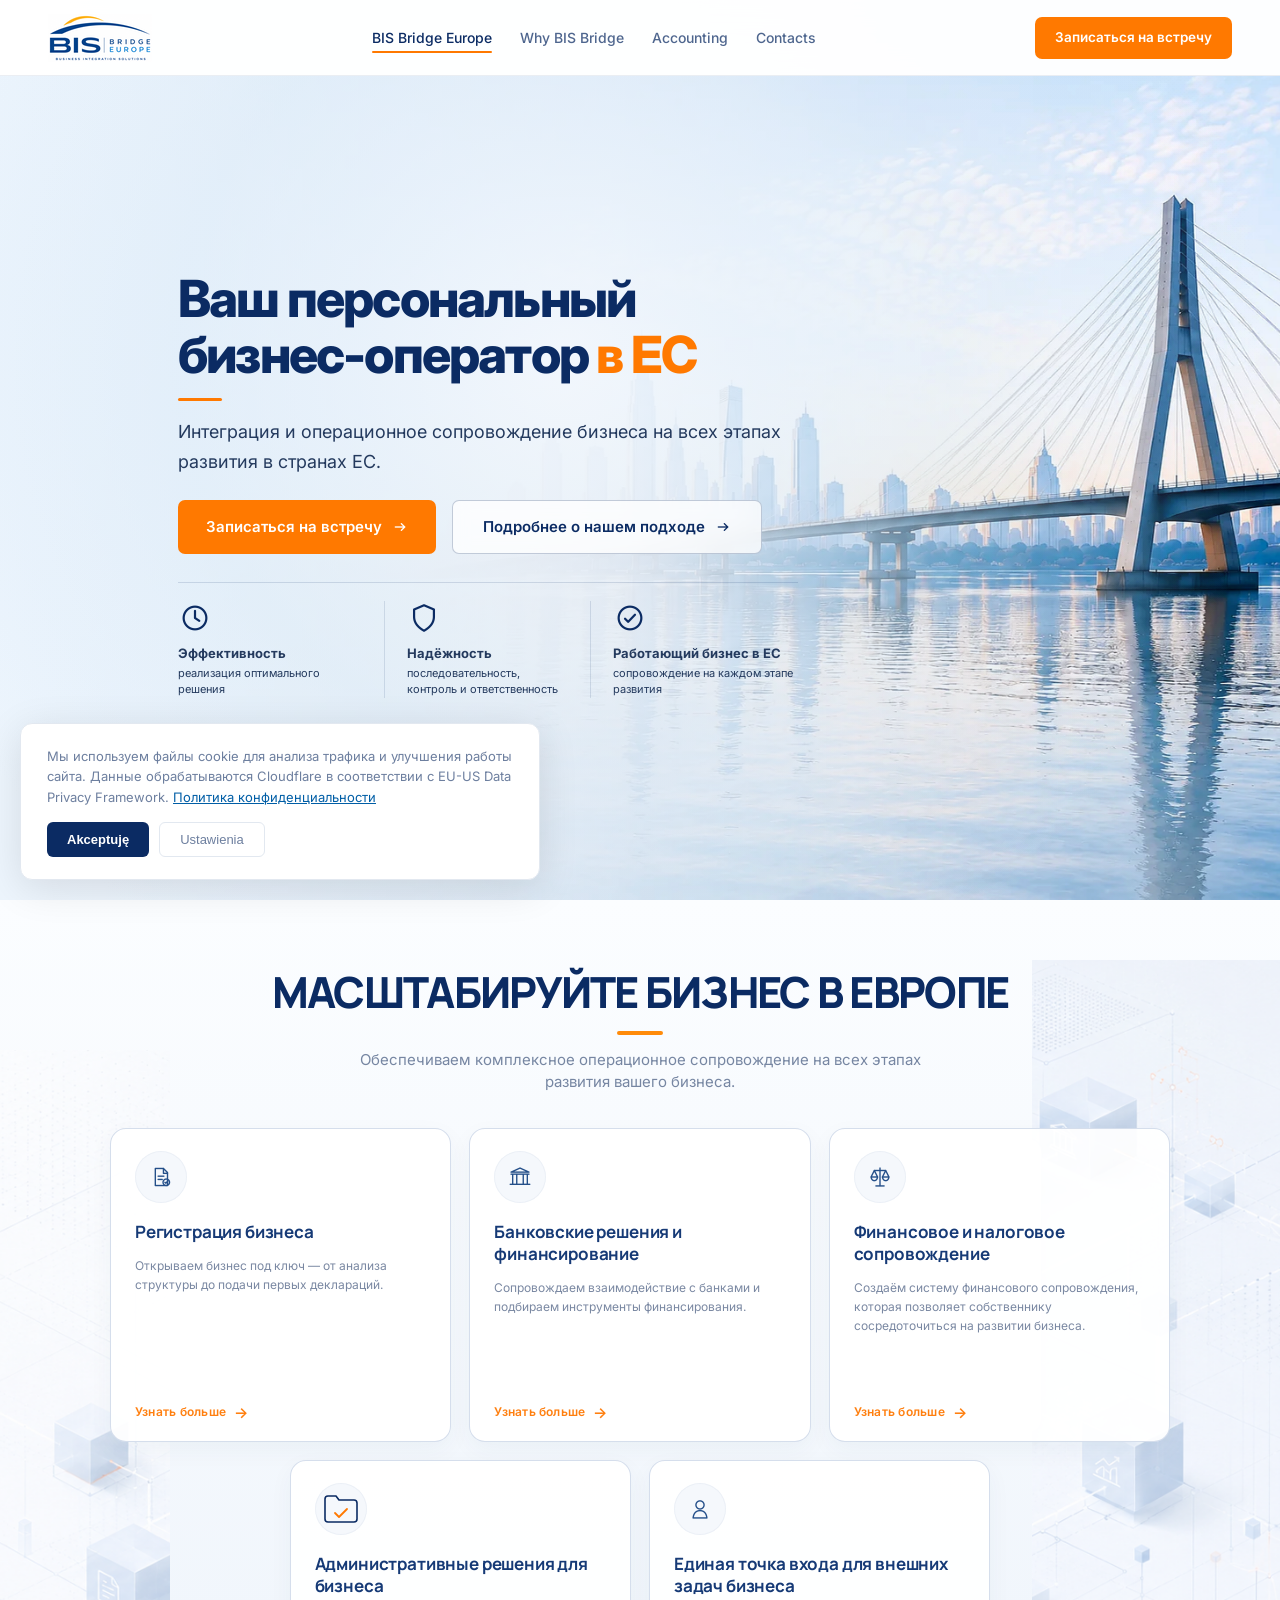
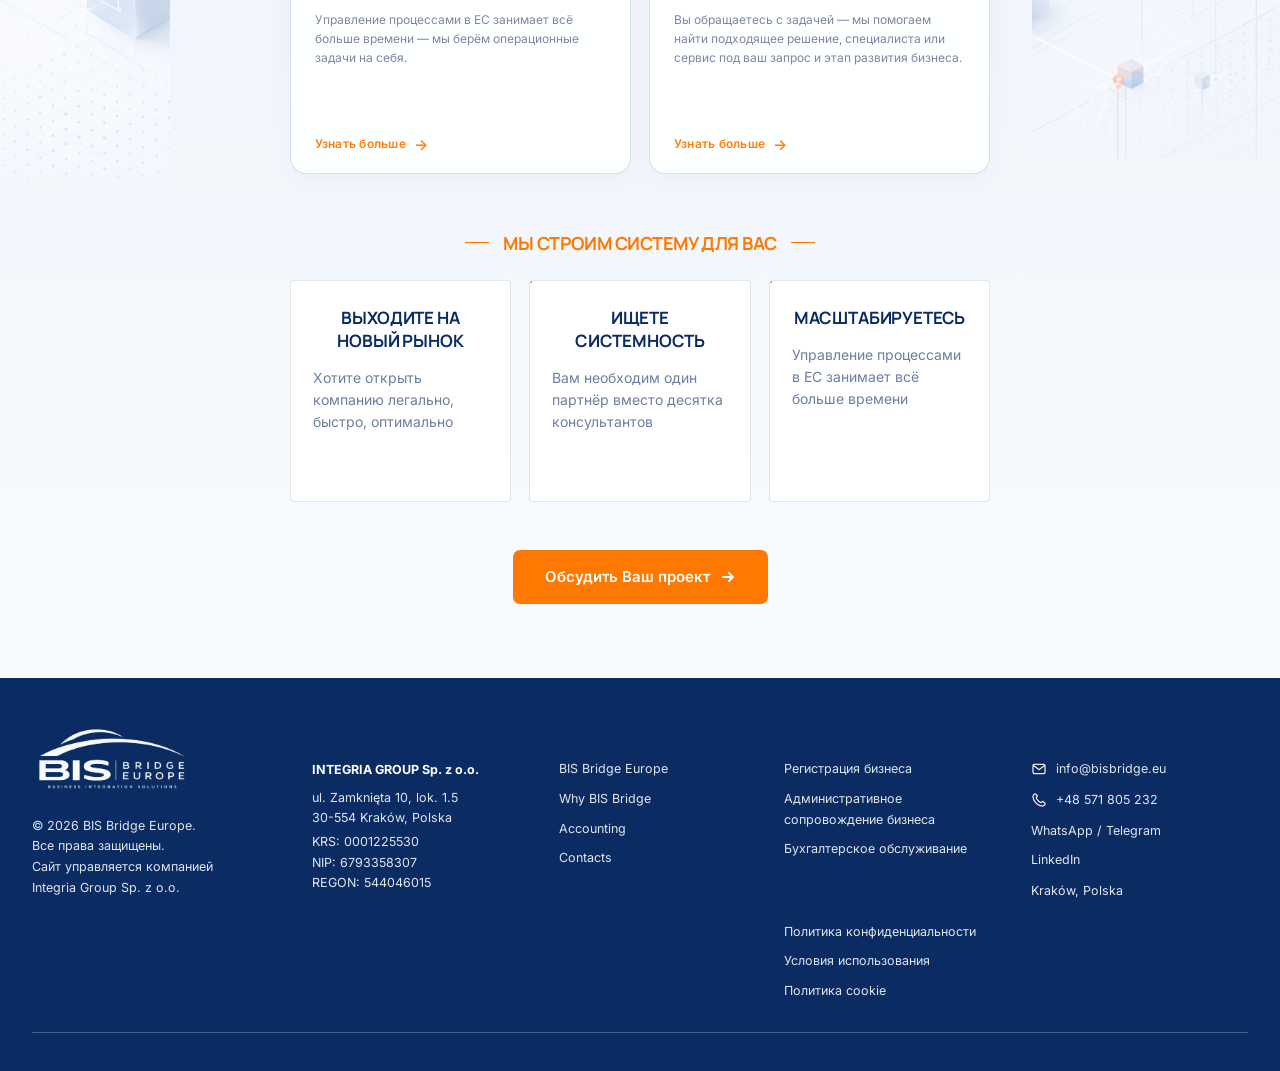
==== commit 1bb514e0: "Add files via upload" ====
--- a/index.html
+++ b/index.html
@@ -60,7 +60,10 @@
       </article>
       <article class="s2-card s2-card--offset">
         <div class="s2-card-icon" aria-hidden="true">
-          <img src="what-operations.png" alt="" aria-hidden="true">
+          <svg width="44" height="44" viewBox="0 0 44 44" fill="none" xmlns="http://www.w3.org/2000/svg">
+            <path d="M6 12a3 3 0 0 1 3-3h8l3 4h15a3 3 0 0 1 3 3v16a3 3 0 0 1-3 3H9a3 3 0 0 1-3-3V12z" stroke="#0b2b63" stroke-width="1.6" stroke-linejoin="round"/>
+            <path d="M16 26l4 4 8-8" stroke="#ff7900" stroke-width="1.8" stroke-linecap="round" stroke-linejoin="round"/>
+          </svg>
         </div>
         <h3 class="s2-card-title">Административные решения для бизнеса</h3>
         <p class="s2-card-text">Управление процессами в ЕС занимает всё больше времени — мы берём операционные задачи на себя.</p>
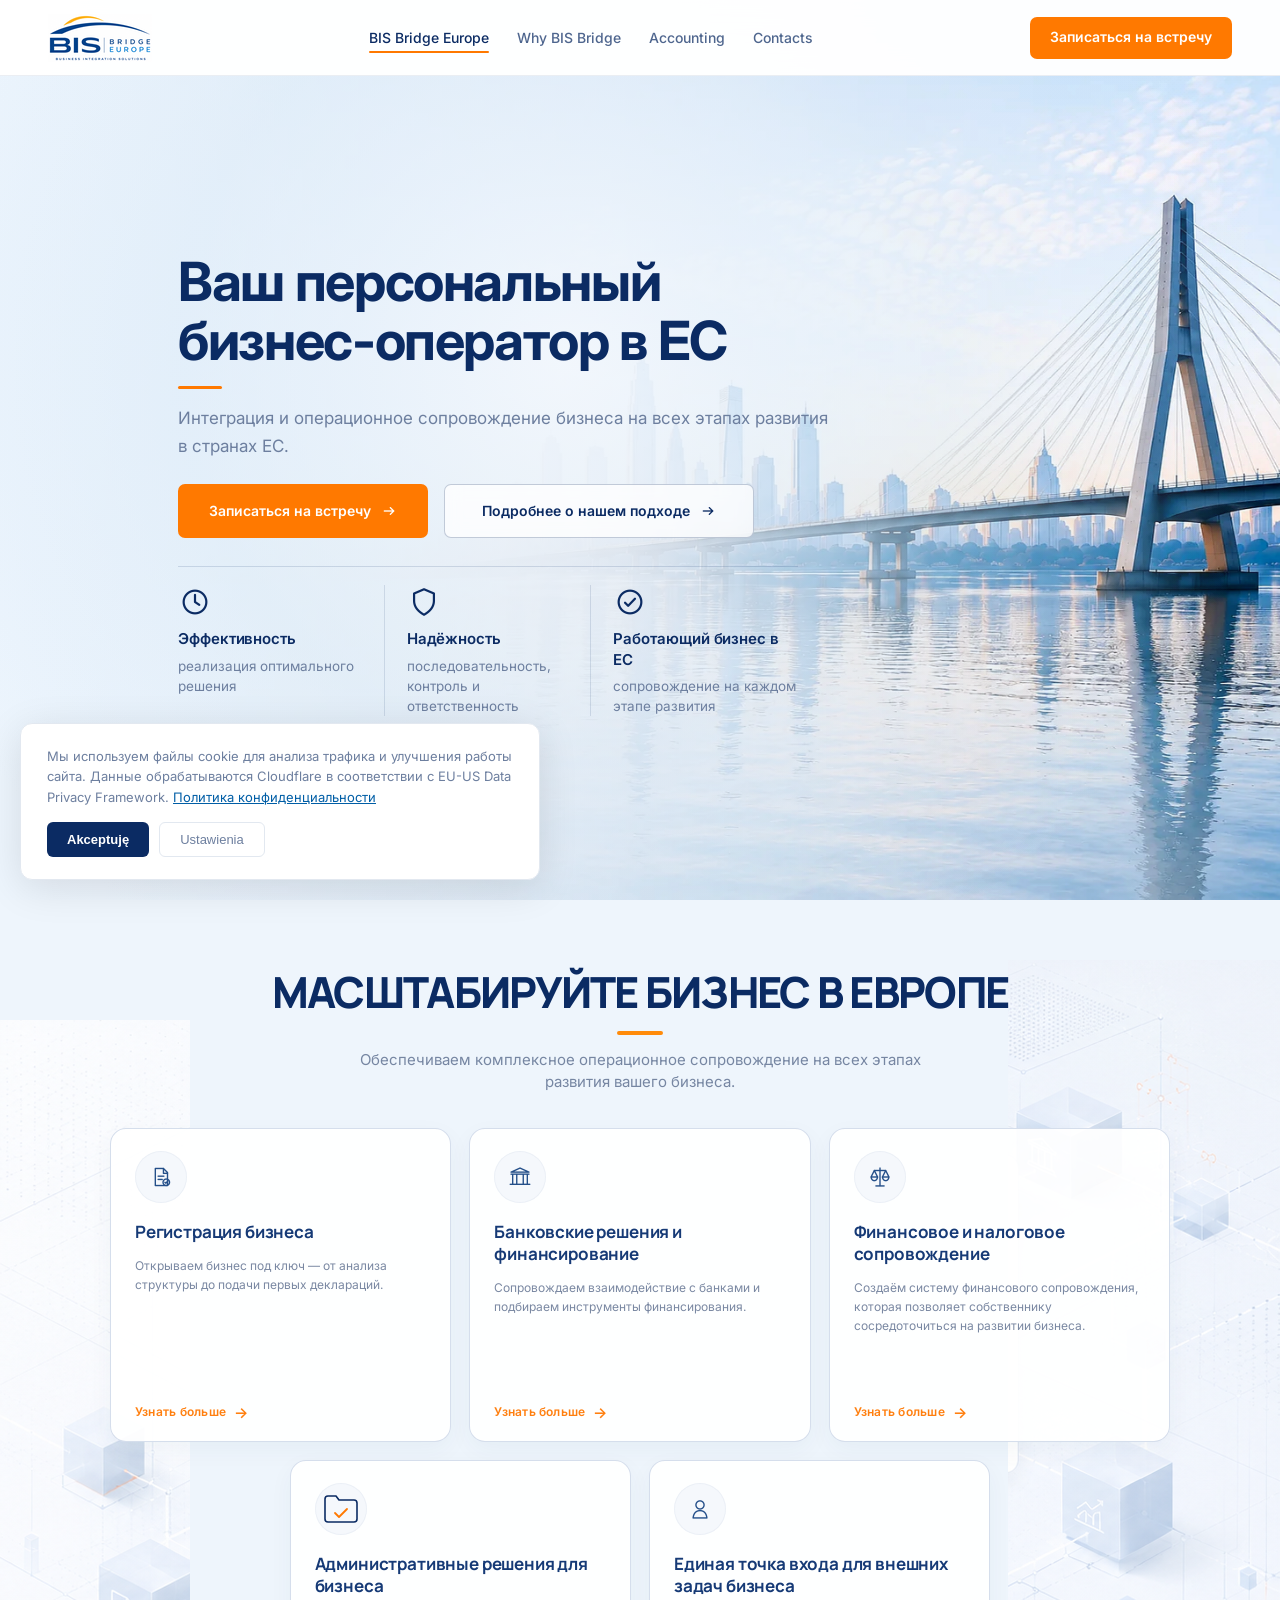
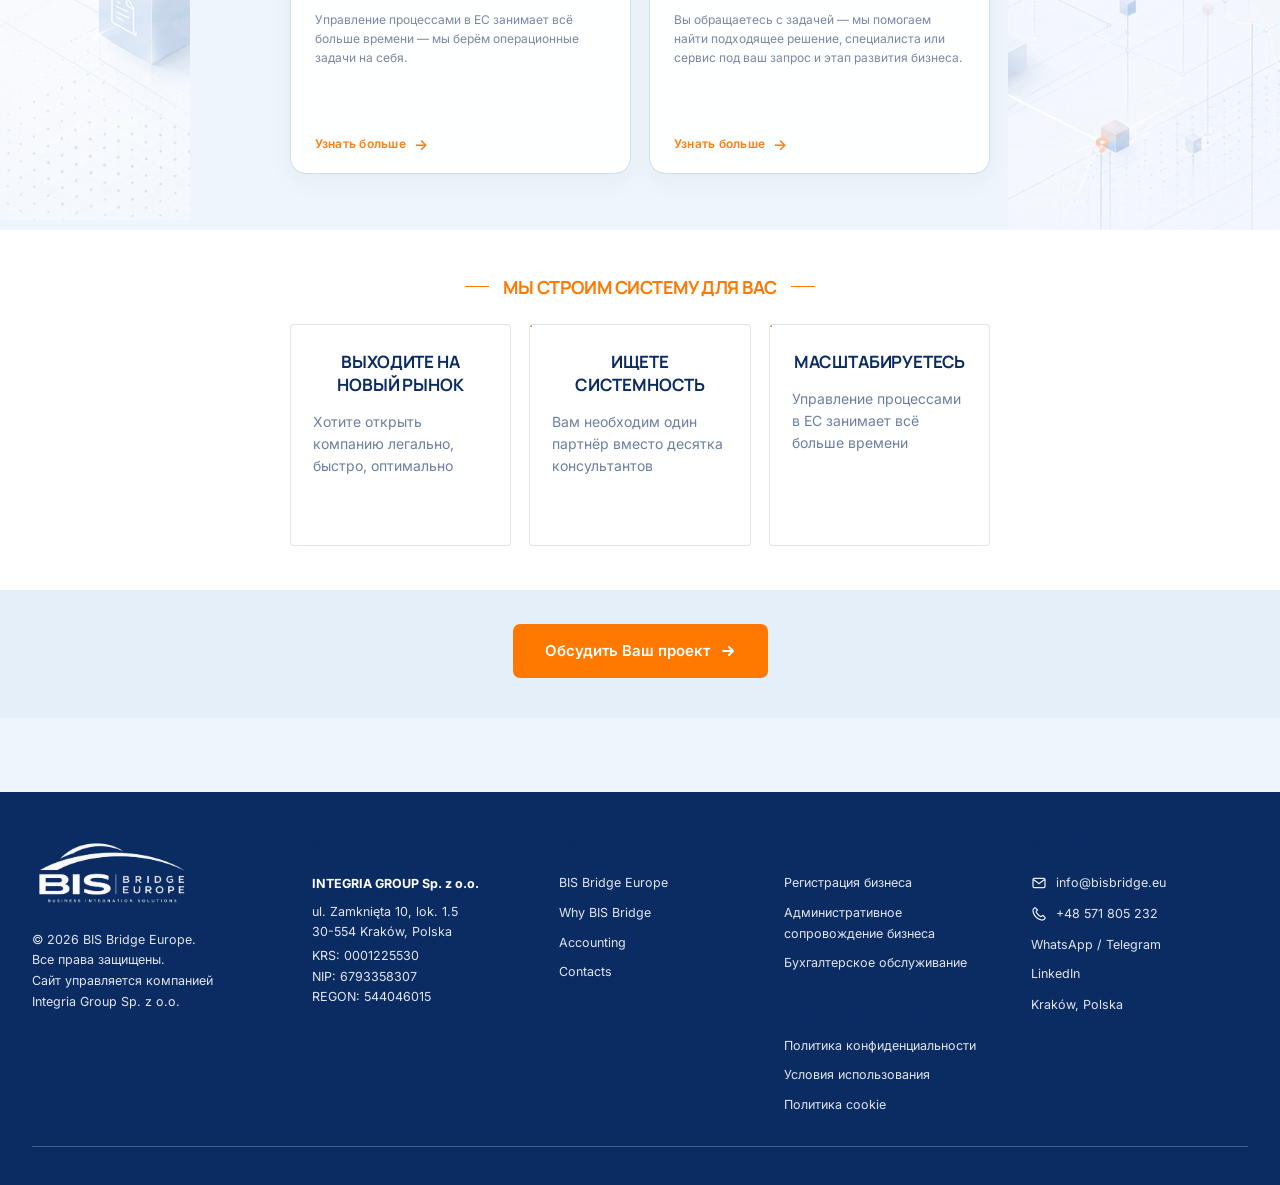
==== commit ac3de253: "Add files via upload" ====
--- a/index.html
+++ b/index.html
@@ -22,7 +22,7 @@
 (() => {
   const host = document.querySelector('bis-bridge-hero');
   const root = host.attachShadow({mode: 'open'});
-  root.innerHTML = "<style>\n:host{display:block;width:100%;}\n\n    *,*::before,*::after{box-sizing:border-box;margin:0;padding:0}\n    :root{\n      --navy:#0b2b63; --orange:#ff7900; --soft:#486791; --white:#fff;\n      --title:'Manrope',sans-serif; --body:'Inter',sans-serif;\n    }\n    html,body{width:100%;min-height:100%}\n    body{font-family:var(--body); color:var(--navy); background:#dceaf7; -webkit-font-smoothing:antialiased; overflow-x:hidden}\n    a{color:inherit;text-decoration:none}\n    .hero{position:relative; min-height:100svh; overflow:hidden; background:#dceaf7;}\n    .hero-bg{position:absolute; inset:0; z-index:0;}\n    .hero-bg img{width:100%; height:100%; object-fit:cover; object-position:center center; display:block;}\n    .hero-bg::after{\n      content:\"\"; position:absolute; inset:0;\n      background:\n        radial-gradient(circle at 44% 40%, rgba(242,247,253,.88) 0%, rgba(231,241,251,.73) 23%, rgba(215,232,247,.44) 43%, rgba(200,222,242,.12) 64%, rgba(200,222,242,0) 78%),\n        linear-gradient(90deg, rgba(235,244,253,.9) 0%, rgba(226,238,250,.68) 28%, rgba(210,228,246,.30) 52%, rgba(196,217,239,.05) 72%, rgba(196,217,239,0) 100%);\n      pointer-events:none;\n    }\n    .header{position:absolute; top:0; left:0; right:0; height:76px; z-index:20; background:rgba(255,255,255,.96); backdrop-filter:blur(14px); border-bottom:1px solid rgba(11,43,99,.08);}\n    .header-inner{width:min(1320px,100%); height:100%; margin:0 auto; padding:0 48px; display:flex; align-items:center; justify-content:space-between; gap:30px;}\n    .logo img{width:104px; height:48px; object-fit:contain; display:block;}\n    .main-menu{flex:1; display:flex; align-items:center; justify-content:center; gap:28px; list-style:none;}\n    .main-menu a{position:relative; font-size:14px; font-weight:500; color:var(--navy); opacity:.72; white-space:nowrap;}\n    .main-menu a.active{opacity:1;}\n    .main-menu a.active::after{content:\"\"; position:absolute; left:0; right:0; bottom:-7px; height:2px; border-radius:10px; background:var(--orange);}\n    .header-button{min-height:42px; padding:0 20px; display:inline-flex; align-items:center; justify-content:center; border-radius:7px; background:var(--orange); color:#fff; font-size:13.5px; font-weight:600; white-space:nowrap;}\n    .hero-inner{\n      position:relative;\n      z-index:5;\n      width:min(1320px,100%);\n      min-height:100svh;\n      margin:0 auto;\n      padding:96px 48px 28px;\n      display:flex;\n      align-items:center;\n      justify-content:center;\n    }\n    .hero-content{width:min(860px,100%); max-width:700px; text-align:left; transform:translateX(-16%);}\n    .hero-title{font-family:var(--title); font-size:clamp(42px,4vw,60px); line-height:1.1; font-weight:800; letter-spacing:-.035em; color:var(--navy);}\n    .hero-title .accent{color:var(--orange);}\n    .hero-rule{\n      width:44px;\n      height:3px;\n      border-radius:999px;\n      background:var(--orange);\n      margin:16px 0 16px;\n    }\n    .hero-subtitle{font-size:clamp(18px,1.35vw,21px); line-height:1.62; color:var(--soft); max-width:660px;}\n    .hero-actions{\n      display:flex;\n      align-items:center;\n      justify-content:flex-start;\n      gap:16px;\n      flex-wrap:wrap;\n      margin-top:24px;\n      width:100%;\n    }\n    .button-primary,.button-secondary{min-height:54px; padding:0 28px; border-radius:7px; display:inline-flex; align-items:center; justify-content:center; gap:10px; font-size:15px; font-weight:600; transition:.2s ease;}\n    .button-primary{min-width:250px; background:var(--orange); color:#fff;}\n    .button-secondary{min-width:310px; background:rgba(255,255,255,.78); color:var(--navy); border:1.5px solid rgba(11,43,99,.24); backdrop-filter:blur(8px);}\n    .arrow{width:16px; height:16px; display:block; object-fit:contain;}\n     .hero-rule{margin-left:0;}\n\n    .pillars{\n      display:grid;\n      grid-template-columns:repeat(3,minmax(0,1fr));\n      width:100%;\n      max-width:620px;\n      margin:28px 0 0;\n      padding-top:18px;\n      border-top:1px solid rgba(11,43,99,.14);\n    }\n    .pillar{\n      min-width:0;\n      padding:0 22px;\n      border-right:1px solid rgba(11,43,99,.12);\n    }\n    .pillar:first-child{padding-left:0;}\n    .pillar:last-child{\n      border-right:none;\n      padding-right:0;\n    }\n    .icon{\n      width:34px;\n      height:34px;\n      margin-bottom:10px;\n    }\n    .icon img{\n      width:34px;\n      height:34px;\n      display:block;\n      object-fit:contain;\n    }\n    .pillar-title{\n      font-family:var(--title);\n      font-size:13px;\n      line-height:1.35;\n      font-weight:700;\n      margin-bottom:4px;\n    }\n    .pillar-text{\n      font-size:11px;\n      line-height:1.45;\n      color:var(--soft);\n    }\n\n    @media (max-width:1100px){\n      .header-inner,.hero-inner{padding-left:28px; padding-right:28px;}\n      .main-menu{gap:18px;}\n      .main-menu a{font-size:13px;}\n    }\n    @media (max-width:940px){\n      .main-menu{display:none;}\n      .hero-inner{padding-top:110px;}\n      .hero-content{width:min(760px,100%); transform:none !important; margin:0 auto;}\n      .hero-bg::after{background:linear-gradient(180deg, rgba(237,245,253,.94) 0%, rgba(228,240,251,.84) 35%, rgba(213,231,247,.58) 63%, rgba(200,222,242,.14) 100%);}\n    }\n    @media (max-width:680px){\n      .header{height:70px;}\n      .header-inner{padding-left:20px; padding-right:20px;}\n      .header-button{display:none;}\n      .hero-inner{padding:110px 20px 42px;}\n      .hero-content{text-align:center !important;}\n      .hero-title{font-size:38px; line-height:1.12;}\n      .hero-rule{margin:22px auto;}\n      .hero-subtitle{font-size:17px; line-height:1.6; margin-left:auto; margin-right:auto;}\n      .hero-actions{flex-direction:column; align-items:stretch; justify-content:flex-start;}\n      .button-primary,.button-secondary{width:100%; min-width:0;}\n      .pillars{grid-template-columns:1fr; gap:14px; max-width:100%; margin-top:20px; padding-top:16px;}\n      .pillar{border-right:none; border-bottom:1px solid rgba(11,43,99,.10); padding:0 0 14px;}\n      .pillar:last-child{border-bottom:none; padding-bottom:0;}\n    }\n  \n</style>\n<section class=\"hero\">\n    <div class=\"hero-bg\" aria-hidden=\"true\">\n      <img src=\"hero-background.png\" alt=\"\" width=\"3072\" height=\"2048\">\n    </div>\n\n    <header class=\"header\">\n      <div class=\"header-inner\">\n        <a href=\"index.html\" class=\"logo\" aria-label=\"BIS Bridge Europe\">\n          <img src=\"bis-bridge-logo.png\" alt=\"BIS Bridge Europe\">\n        </a>\n        <nav aria-label=\"Основная навигация\">\n          <ul class=\"main-menu\">\n            <li><a href=\"index.html\" class=\"active\">BIS Bridge Europe</a></li>\n            <li style=\"display:none\"><a href=\"what-we-do.html\">What We Do</a></li>\n            <li><a href=\"why-bis-bridge.html\">Why BIS Bridge</a></li>\n            <li><a href=\"accounting.html\">Accounting</a></li>\n            <li style=\"display:none\"><a href=\"#\">Insights</a></li>\n            <li><a href=\"contacts.html\">Contacts</a></li>\n          </ul>\n        </nav>\n        <a href=\"contacts.html#contact-form\" class=\"header-button\">Записаться на встречу</a>\n      </div>\n    </header>\n\n    <div class=\"hero-inner\">\n      <div class=\"hero-content\">\n        \n    <h1 class=\"hero-title\" style=\"text-align:left;\">\n      <span style=\"display:block;\">Ваш персональный</span>\n      <span style=\"display:block;\">бизнес-оператор <span class=\"accent\">в ЕС</span></span>\n    </h1>\n    \n        <div class=\"hero-rule\"></div>\n        \n    <p class=\"hero-subtitle\" style=\"text-align:left;\">\n      Интеграция и операционное сопровождение бизнеса\n      на всех этапах развития в странах ЕС.\n    </p>\n    \n        <div class=\"hero-actions\">\n          <a href=\"contacts.html#contact-form\" class=\"button-primary\">\n            Записаться на встречу\n            <img class=\"arrow\" src=\"arrow-white.png\" alt=\"\" aria-hidden=\"true\">\n          </a>\n          <a href=\"why-bis-bridge.html\" class=\"button-secondary\">\n            Подробнее о нашем подходе\n            <img class=\"arrow\" src=\"arrow-navy.png\" alt=\"\" aria-hidden=\"true\">\n          </a>\n        </div>\n      \n        <div class=\"pillars\">\n          <div class=\"pillar\">\n            <div class=\"icon\">\n              <img src=\"icon-efficiency.png\" alt=\"\" aria-hidden=\"true\">\n            </div>\n            <div class=\"pillar-title\">Эффективность</div>\n            <div class=\"pillar-text\">реализация оптимального решения</div>\n          </div>\n\n          <div class=\"pillar\">\n            <div class=\"icon\">\n              <img src=\"icon-reliability.png\" alt=\"\" aria-hidden=\"true\">\n            </div>\n            <div class=\"pillar-title\">Надёжность</div>\n            <div class=\"pillar-text\">последовательность, контроль и ответственность</div>\n          </div>\n\n          <div class=\"pillar\">\n            <div class=\"icon\">\n              <img src=\"icon-business-eu.png\" alt=\"\" aria-hidden=\"true\">\n            </div>\n            <div class=\"pillar-title\">Работающий бизнес в ЕС</div>\n            <div class=\"pillar-text\">сопровождение на каждом этапе развития</div>\n          </div>\n        </div>\n\n      </div>\n    </div>\n  </section>";
+  root.innerHTML = "<style>\n:host{display:block;width:100%;}\n\n    *,*::before,*::after{box-sizing:border-box;margin:0;padding:0}\n    :root{\n      --navy:#0b2b63; --orange:#ff7900; --soft:#486791; --white:#fff;\n      --title:'Manrope',sans-serif; --body:'Inter',sans-serif;\n    }\n    html,body{width:100%;min-height:100%}\n    body{font-family:var(--body); color:var(--navy); background:#dceaf7; -webkit-font-smoothing:antialiased; overflow-x:hidden}\n    a{color:inherit;text-decoration:none}\n    .hero{position:relative; min-height:100svh; overflow:hidden; background:#dceaf7;}\n    .hero-bg{position:absolute; inset:0; z-index:0;}\n    .hero-bg img{width:100%; height:100%; object-fit:cover; object-position:center center; display:block;}\n    .hero-bg::after{\n      content:\"\"; position:absolute; inset:0;\n      background:\n        radial-gradient(circle at 44% 40%, rgba(242,247,253,.88) 0%, rgba(231,241,251,.73) 23%, rgba(215,232,247,.44) 43%, rgba(200,222,242,.12) 64%, rgba(200,222,242,0) 78%),\n        linear-gradient(90deg, rgba(235,244,253,.9) 0%, rgba(226,238,250,.68) 28%, rgba(210,228,246,.30) 52%, rgba(196,217,239,.05) 72%, rgba(196,217,239,0) 100%);\n      pointer-events:none;\n    }\n    .header{position:absolute; top:0; left:0; right:0; height:76px; z-index:20; background:rgba(255,255,255,.96); backdrop-filter:blur(14px); border-bottom:1px solid rgba(11,43,99,.08);}\n    .header-inner{width:min(1320px,100%); height:100%; margin:0 auto; padding:0 48px; display:flex; align-items:center; justify-content:space-between; gap:30px;}\n    .logo img{width:104px; height:48px; object-fit:contain; display:block;}\n    .main-menu{flex:1; display:flex; align-items:center; justify-content:center; gap:28px; list-style:none;}\n    .main-menu a{position:relative; font-family:var(--body); font-size:14px; line-height:1.30; font-weight:500; color:var(--navy); opacity:.72; white-space:nowrap;}\n    .main-menu a.active{opacity:1;}\n    .main-menu a.active::after{content:\"\"; position:absolute; left:0; right:0; bottom:-7px; height:2px; border-radius:10px; background:var(--orange);}\n    .header-button{min-height:42px; padding:0 20px; display:inline-flex; align-items:center; justify-content:center; border-radius:7px; background:var(--orange); color:#fff; font-family:var(--body); font-size:14px; line-height:1.15; font-weight:600; white-space:nowrap;}\n    .hero-inner{\n      position:relative;\n      z-index:5;\n      width:min(1320px,100%);\n      min-height:100svh;\n      margin:0 auto;\n      padding:96px 48px 28px;\n      display:flex;\n      align-items:center;\n      justify-content:center;\n    }\n    .hero-content{width:min(860px,100%); max-width:700px; text-align:left; transform:translateX(-16%);}\n    .hero-title{font-family:var(--title); font-size:54px; line-height:1.10; font-weight:700; letter-spacing:-.025em; color:var(--navy);}\n    .hero-title .accent{color:var(--navy);}\n    .hero-rule{\n      width:44px;\n      height:3px;\n      border-radius:999px;\n      background:var(--orange);\n      margin:16px 0 16px;\n    }\n    .hero-subtitle{font-family:var(--body); font-size:17px; line-height:1.62; font-weight:400; letter-spacing:0; color:#6d7f9f; max-width:660px;}\n    .hero-actions{\n      display:flex;\n      align-items:center;\n      justify-content:flex-start;\n      gap:16px;\n      flex-wrap:wrap;\n      margin-top:24px;\n      width:100%;\n    }\n    .button-primary,.button-secondary{min-height:54px; padding:0 28px; border-radius:7px; display:inline-flex; align-items:center; justify-content:center; gap:10px; font-family:var(--body); font-size:14px; line-height:1.15; font-weight:600; letter-spacing:0; transition:.2s ease;}\n    .button-primary{min-width:250px; background:var(--orange); color:#fff;}\n    .button-secondary{min-width:310px; background:rgba(255,255,255,.78); color:var(--navy); border:1.5px solid rgba(11,43,99,.24); backdrop-filter:blur(8px);}\n    .arrow{width:16px; height:16px; display:block; object-fit:contain;}\n     .hero-rule{margin-left:0;}\n\n    .pillars{\n      display:grid;\n      grid-template-columns:repeat(3,minmax(0,1fr));\n      width:100%;\n      max-width:620px;\n      margin:28px 0 0;\n      padding-top:18px;\n      border-top:1px solid rgba(11,43,99,.14);\n    }\n    .pillar{\n      min-width:0;\n      padding:0 22px;\n      border-right:1px solid rgba(11,43,99,.12);\n    }\n    .pillar:first-child{padding-left:0;}\n    .pillar:last-child{\n      border-right:none;\n      padding-right:0;\n    }\n    .icon{\n      width:34px;\n      height:34px;\n      margin-bottom:10px;\n    }\n    .icon img{\n      width:34px;\n      height:34px;\n      display:block;\n      object-fit:contain;\n    }\n    .pillar-title{font-family:var(--title); font-size:15px; line-height:1.35; font-weight:600; letter-spacing:-.005em; color:var(--navy); margin-bottom:6px;}\n    .pillar-text{font-family:var(--body); font-size:13.5px; line-height:1.50; font-weight:400; letter-spacing:0; color:#6d7f9f;}\n\n    @media (max-width:1100px){\n      .header-inner,.hero-inner{padding-left:28px; padding-right:28px;}\n      .main-menu{gap:18px;}\n      .main-menu a{font-size:13px;}\n    }\n    @media (max-width:940px){\n      .main-menu{display:none;}\n      .hero-inner{padding-top:110px;}\n      .hero-content{width:min(760px,100%); transform:none !important; margin:0 auto;}\n      .hero-bg::after{background:linear-gradient(180deg, rgba(237,245,253,.94) 0%, rgba(228,240,251,.84) 35%, rgba(213,231,247,.58) 63%, rgba(200,222,242,.14) 100%);}\n    }\n    @media (max-width:680px){\n      .header{height:70px;}\n      .header-inner{padding-left:20px; padding-right:20px;}\n      .header-button{display:none;}\n      .hero-inner{padding:110px 20px 42px;}\n      .hero-content{text-align:center !important;}\n      .hero-title{font-size:36px; line-height:1.12;}\n      .hero-rule{margin:22px auto;}\n      .hero-subtitle{font-size:16px; line-height:1.60; margin-left:auto; margin-right:auto;}\n      .hero-actions{flex-direction:column; align-items:stretch; justify-content:flex-start;}\n      .button-primary,.button-secondary{width:100%; min-width:0;}\n      .pillars{grid-template-columns:1fr; gap:14px; max-width:100%; margin-top:20px; padding-top:16px;}\n      .pillar{border-right:none; border-bottom:1px solid rgba(11,43,99,.10); padding:0 0 14px;}\n      .pillar:last-child{border-bottom:none; padding-bottom:0;}\n    }\n  \n</style>\n<section class=\"hero\">\n    <div class=\"hero-bg\" aria-hidden=\"true\">\n      <img src=\"hero-background.png\" alt=\"\" width=\"3072\" height=\"2048\">\n    </div>\n\n    <header class=\"header\">\n      <div class=\"header-inner\">\n        <a href=\"index.html\" class=\"logo\" aria-label=\"BIS Bridge Europe\">\n          <img src=\"bis-bridge-logo.png\" alt=\"BIS Bridge Europe\">\n        </a>\n        <nav aria-label=\"Основная навигация\">\n          <ul class=\"main-menu\">\n            <li><a href=\"index.html\" class=\"active\">BIS Bridge Europe</a></li>\n            <li style=\"display:none\"><a href=\"what-we-do.html\">What We Do</a></li>\n            <li><a href=\"why-bis-bridge.html\">Why BIS Bridge</a></li>\n            <li><a href=\"accounting.html\">Accounting</a></li>\n            <li style=\"display:none\"><a href=\"#\">Insights</a></li>\n            <li><a href=\"contacts.html\">Contacts</a></li>\n          </ul>\n        </nav>\n        <a href=\"contacts.html#contact-form\" class=\"header-button\">Записаться на встречу</a>\n      </div>\n    </header>\n\n    <div class=\"hero-inner\">\n      <div class=\"hero-content\">\n        \n    <h1 class=\"hero-title\" style=\"text-align:left;\">\n      <span style=\"display:block;\">Ваш персональный</span>\n      <span style=\"display:block;\">бизнес-оператор <span class=\"accent\">в ЕС</span></span>\n    </h1>\n    \n        <div class=\"hero-rule\"></div>\n        \n    <p class=\"hero-subtitle\" style=\"text-align:left;\">\n      Интеграция и операционное сопровождение бизнеса\n      на всех этапах развития в странах ЕС.\n    </p>\n    \n        <div class=\"hero-actions\">\n          <a href=\"contacts.html#contact-form\" class=\"button-primary\">\n            Записаться на встречу\n            <img class=\"arrow\" src=\"arrow-white.png\" alt=\"\" aria-hidden=\"true\">\n          </a>\n          <a href=\"why-bis-bridge.html\" class=\"button-secondary\">\n            Подробнее о нашем подходе\n            <img class=\"arrow\" src=\"arrow-navy.png\" alt=\"\" aria-hidden=\"true\">\n          </a>\n        </div>\n      \n        <div class=\"pillars\">\n          <div class=\"pillar\">\n            <div class=\"icon\">\n              <img src=\"icon-efficiency.png\" alt=\"\" aria-hidden=\"true\">\n            </div>\n            <div class=\"pillar-title\">Эффективность</div>\n            <div class=\"pillar-text\">реализация оптимального решения</div>\n          </div>\n\n          <div class=\"pillar\">\n            <div class=\"icon\">\n              <img src=\"icon-reliability.png\" alt=\"\" aria-hidden=\"true\">\n            </div>\n            <div class=\"pillar-title\">Надёжность</div>\n            <div class=\"pillar-text\">последовательность, контроль и ответственность</div>\n          </div>\n\n          <div class=\"pillar\">\n            <div class=\"icon\">\n              <img src=\"icon-business-eu.png\" alt=\"\" aria-hidden=\"true\">\n            </div>\n            <div class=\"pillar-title\">Работающий бизнес в ЕС</div>\n            <div class=\"pillar-text\">сопровождение на каждом этапе развития</div>\n          </div>\n        </div>\n\n      </div>\n    </div>\n  </section>";
 })();
 </script>
 
@@ -40,7 +40,7 @@
         </div>
         <h3 class="s2-card-title">Регистрация бизнеса</h3>
         <p class="s2-card-text">Открываем бизнес под ключ — от анализа структуры до подачи первых деклараций.</p>
-        <a class="s2-more" href="why-bis-bridge.html">Узнать больше <span>→</span></a>
+        <a class="s2-more" href="why-bis-bridge.html#screen4">Узнать больше <span>→</span></a>
       </article>
       <article class="s2-card">
         <div class="s2-card-icon" aria-hidden="true">
@@ -48,7 +48,7 @@
         </div>
         <h3 class="s2-card-title">Банковские решения и финансирование</h3>
         <p class="s2-card-text">Сопровождаем взаимодействие с банками и подбираем инструменты финансирования.</p>
-        <a class="s2-more" href="why-bis-bridge.html">Узнать больше <span>→</span></a>
+        <a class="s2-more" href="why-bis-bridge.html#screen4">Узнать больше <span>→</span></a>
       </article>
       <article class="s2-card">
         <div class="s2-card-icon" aria-hidden="true">
@@ -56,7 +56,7 @@
         </div>
         <h3 class="s2-card-title">Финансовое и налоговое сопровождение</h3>
         <p class="s2-card-text">Создаём систему финансового сопровождения, которая позволяет собственнику сосредоточиться на развитии бизнеса.</p>
-        <a class="s2-more" href="why-bis-bridge.html">Узнать больше <span>→</span></a>
+        <a class="s2-more" href="why-bis-bridge.html#screen4">Узнать больше <span>→</span></a>
       </article>
       <article class="s2-card s2-card--offset">
         <div class="s2-card-icon" aria-hidden="true">
@@ -67,7 +67,7 @@
         </div>
         <h3 class="s2-card-title">Административные решения для бизнеса</h3>
         <p class="s2-card-text">Управление процессами в ЕС занимает всё больше времени — мы берём операционные задачи на себя.</p>
-        <a class="s2-more" href="why-bis-bridge.html">Узнать больше <span>→</span></a>
+        <a class="s2-more" href="why-bis-bridge.html#screen4">Узнать больше <span>→</span></a>
       </article>
       <article class="s2-card">
         <div class="s2-card-icon" aria-hidden="true">
@@ -75,7 +75,7 @@
         </div>
         <h3 class="s2-card-title">Единая точка входа для внешних задач бизнеса</h3>
         <p class="s2-card-text">Вы обращаетесь с задачей — мы помогаем найти подходящее решение, специалиста или сервис под ваш запрос и этап развития бизнеса.</p>
-        <a class="s2-more" href="why-bis-bridge.html">Узнать больше <span>→</span></a>
+        <a class="s2-more" href="why-bis-bridge.html#screen4">Узнать больше <span>→</span></a>
       </article>
     </div>
     <div class="s2-system">
--- a/site.css
+++ b/site.css
@@ -4378,3 +4378,221 @@
 
 /* Убираем фоновую картинку на why-bis-bridge */
 #model .bbm-visual { display:none !important; }
+
+
+/* ==========================================================================
+   BIS BRIDGE — FINAL BACKGROUND SYSTEM
+   Source prompt is preserved below in this CSS and also in
+   BIS_Bridge_background_prompt.txt
+
+   PALETTE
+   A  = #EEF5FC  main light blue
+   B  = #FFFFFF  white
+   C  = #E5EFF9  stronger light blue
+   Footer = #0B2B63
+   ========================================================================== */
+
+:root{
+  --bb-bg-a:#EEF5FC;
+  --bb-bg-b:#FFFFFF;
+  --bb-bg-c:#E5EFF9;
+  --bb-footer:#0B2B63;
+}
+
+/* --------------------------------------------------------------------------
+   HOME
+   HERO stays image-based.
+   Services = A
+   “Мы строим систему” = B
+   Final CTA = C
+   -------------------------------------------------------------------------- */
+
+body[data-page="home"] #services.s2{
+  background-color:var(--bb-bg-a) !important;
+  background-image:
+    url(services-lines-left.png),
+    url(services-lines-right.png) !important;
+  background-repeat:no-repeat,no-repeat !important;
+  background-position:left 120px,right 60px !important;
+  background-size:190px 800px,272px 870px !important;
+}
+
+/* Full-width white semantic zone inside the existing services section */
+body[data-page="home"] #services .s2-system{
+  position:relative !important;
+  isolation:isolate;
+  padding-top:46px !important;
+  margin-top:8px !important;
+}
+
+body[data-page="home"] #services .s2-system::before{
+  content:"" !important;
+  position:absolute !important;
+  z-index:-1 !important;
+  top:0 !important;
+  bottom:0 !important;
+  left:50% !important;
+  width:100vw !important;
+  transform:translateX(-50%) !important;
+  background:var(--bb-bg-b) !important;
+}
+
+/* Final CTA within s2-system becomes a full-width C band */
+body[data-page="home"] #services .s2-system > div:last-child{
+  position:relative !important;
+  isolation:isolate;
+  padding:34px 0 40px !important;
+  margin-top:44px !important;
+}
+
+body[data-page="home"] #services .s2-system > div:last-child::before{
+  content:"" !important;
+  position:absolute !important;
+  z-index:-1 !important;
+  inset:0 auto 0 50% !important;
+  width:100vw !important;
+  transform:translateX(-50%) !important;
+  background:var(--bb-bg-c) !important;
+}
+
+/* --------------------------------------------------------------------------
+   WHY BIS BRIDGE
+   Analysis = A
+   Personal architecture = B
+   Accounting transition = C
+   -------------------------------------------------------------------------- */
+
+body[data-page="why"] .bis3-section{
+  background:var(--bb-bg-a) !important;
+  background-image:none !important;
+}
+
+body[data-page="why"] #screen4{
+  background:var(--bb-bg-b) !important;
+}
+
+body[data-page="why"] #screen4 .s4-bridge-bg{
+  display:none !important;
+  background:none !important;
+  opacity:0 !important;
+}
+
+/* the “Следующий этап — Бухгалтерское сопровождение” section */
+body[data-page="why"] #screen4 + section{
+  background:var(--bb-bg-c) !important;
+}
+
+/* Keep cards clean white */
+body[data-page="why"] .bis3-card,
+body[data-page="why"] #screen4 .s4-card,
+body[data-page="why"] #screen4 + section > div > div{
+  background:var(--bb-bg-b) !important;
+}
+
+/* --------------------------------------------------------------------------
+   ACCOUNTING
+   Hero = B
+   Approach + Process + Analysis = A
+   Culture = B
+   Pricing = C
+   -------------------------------------------------------------------------- */
+
+body[data-page="accounting"] .acc-hero{
+  background:var(--bb-bg-b) !important;
+  background-image:none !important;
+}
+
+body[data-page="accounting"] .acc-approach,
+body[data-page="accounting"] .acc-process,
+body[data-page="accounting"] .acc-analysis{
+  background:var(--bb-bg-a) !important;
+  background-image:none !important;
+}
+
+body[data-page="accounting"] .acc-culture{
+  background:var(--bb-bg-b) !important;
+  background-image:none !important;
+}
+
+body[data-page="accounting"] .accounting-pricing{
+  background:var(--bb-bg-c) !important;
+  background-image:none !important;
+}
+
+body[data-page="accounting"] .accounting-pricing .ap-service,
+body[data-page="accounting"] .accounting-pricing .ap-panel{
+  background:var(--bb-bg-b) !important;
+}
+
+/* --------------------------------------------------------------------------
+   CONTACTS
+   One calm A-zone + footer.
+   -------------------------------------------------------------------------- */
+
+body[data-page="contacts"] .contact-page{
+  background:var(--bb-bg-a) !important;
+  background-image:none !important;
+}
+
+body[data-page="contacts"] .contact-page::after{
+  content:none !important;
+  display:none !important;
+}
+
+body[data-page="contacts"] .person-card,
+body[data-page="contacts"] .contact-direct,
+body[data-page="contacts"] .form-block input,
+body[data-page="contacts"] .form-block textarea{
+  background:var(--bb-bg-b) !important;
+}
+
+/* --------------------------------------------------------------------------
+   GLOBAL FOOTER
+   -------------------------------------------------------------------------- */
+
+body .footer{
+  background:var(--bb-footer) !important;
+  background-image:none !important;
+}
+
+/* --------------------------------------------------------------------------
+   Responsive: preserve the same background logic on tablet/mobile.
+   -------------------------------------------------------------------------- */
+@media(max-width:980px){
+  body[data-page="home"] #services.s2{
+    background-position:left 220px,right 170px !important;
+    background-size:130px auto,180px auto !important;
+  }
+}
+@media(max-width:680px){
+  body[data-page="home"] #services.s2{
+    background-image:none !important;
+  }
+}
+
+/* ==========================================================================
+   PRESERVED DESIGN PROMPT
+
+   A = #EEF5FC
+   B = #FFFFFF
+   C = #E5EFF9
+   Footer = #0B2B63
+
+   HOME:
+   HERO VISUAL → A services → B system → C final CTA → FOOTER
+
+   WHY BIS BRIDGE:
+   A BIS BRIDGE MODEL → B Personal architecture → C Accounting transition
+   → FOOTER
+
+   ACCOUNTING:
+   B hero → A approach → A process → A analysis → B culture → C pricing
+   → FOOTER
+
+   CONTACTS:
+   A contacts → FOOTER
+
+   Rule: background changes only when the semantic stage changes.
+   Do not introduce page-specific shades or extra gradients.
+   ========================================================================== */
+
